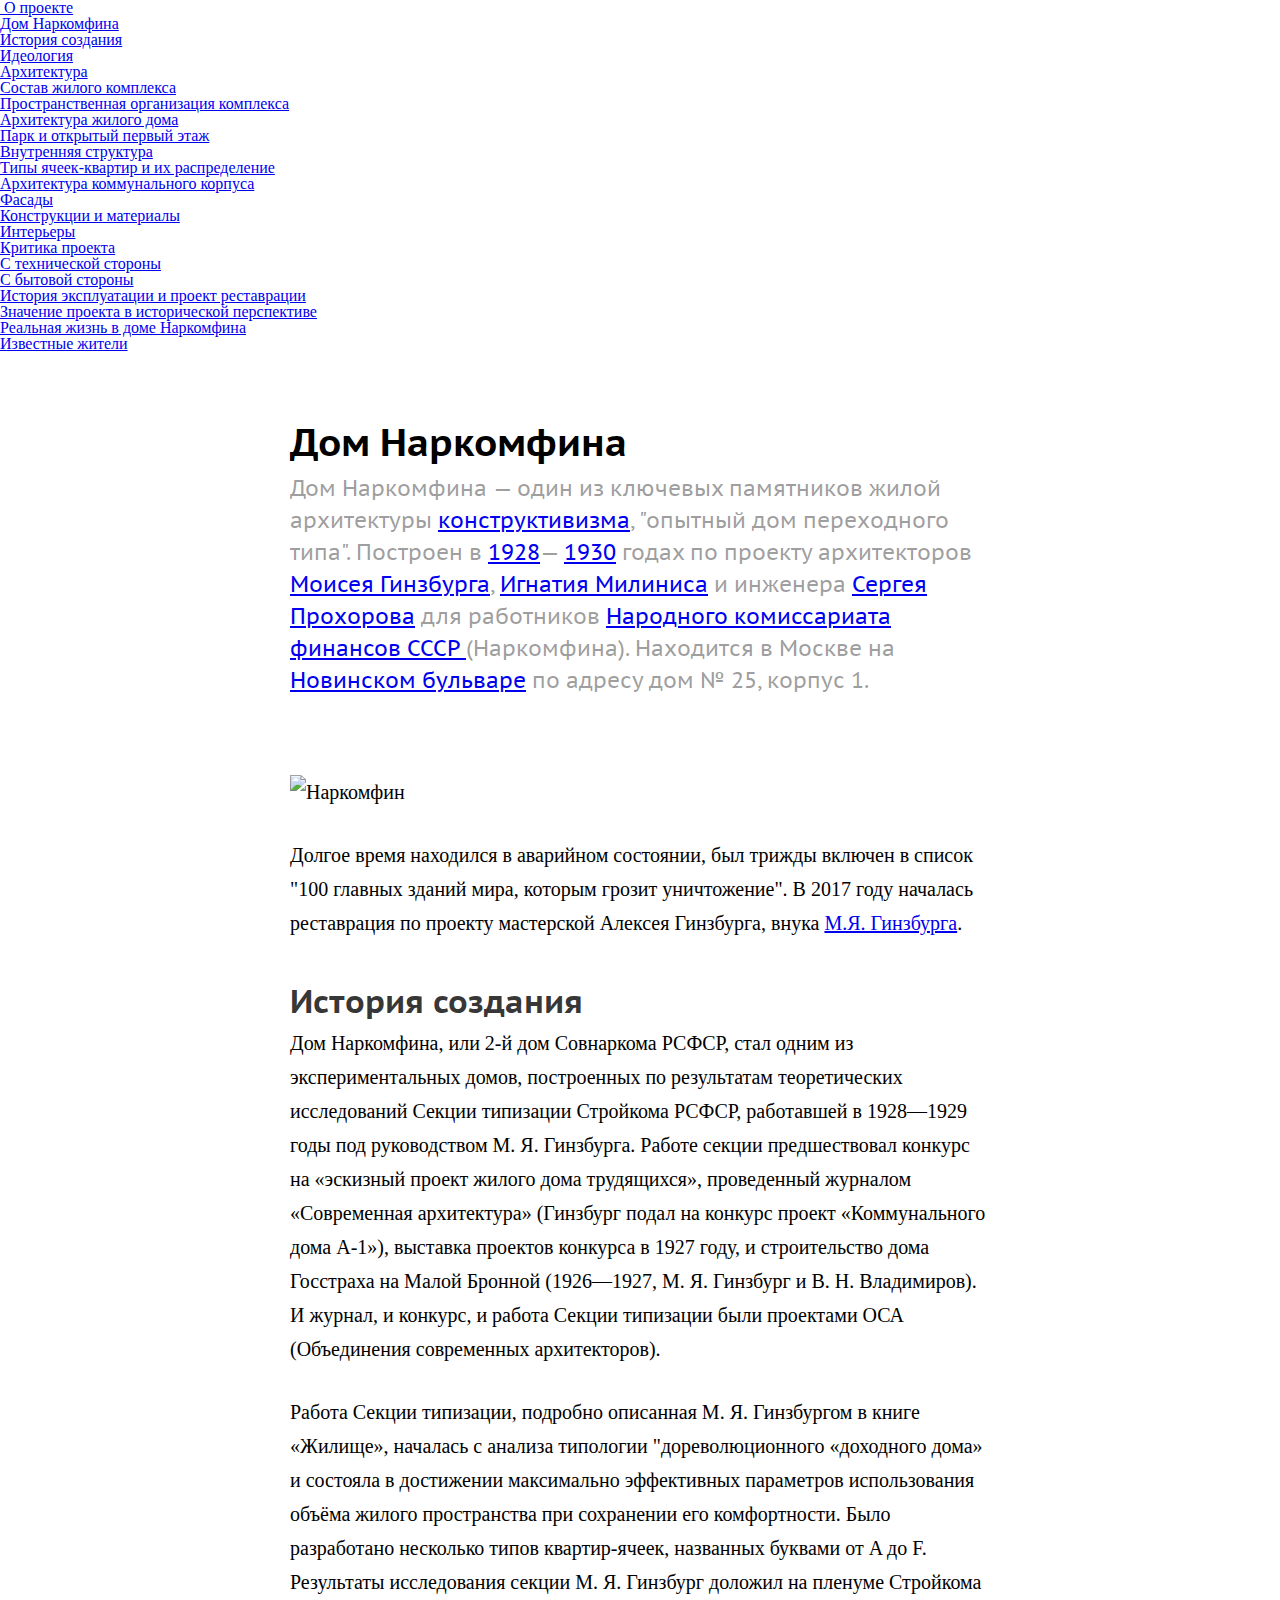
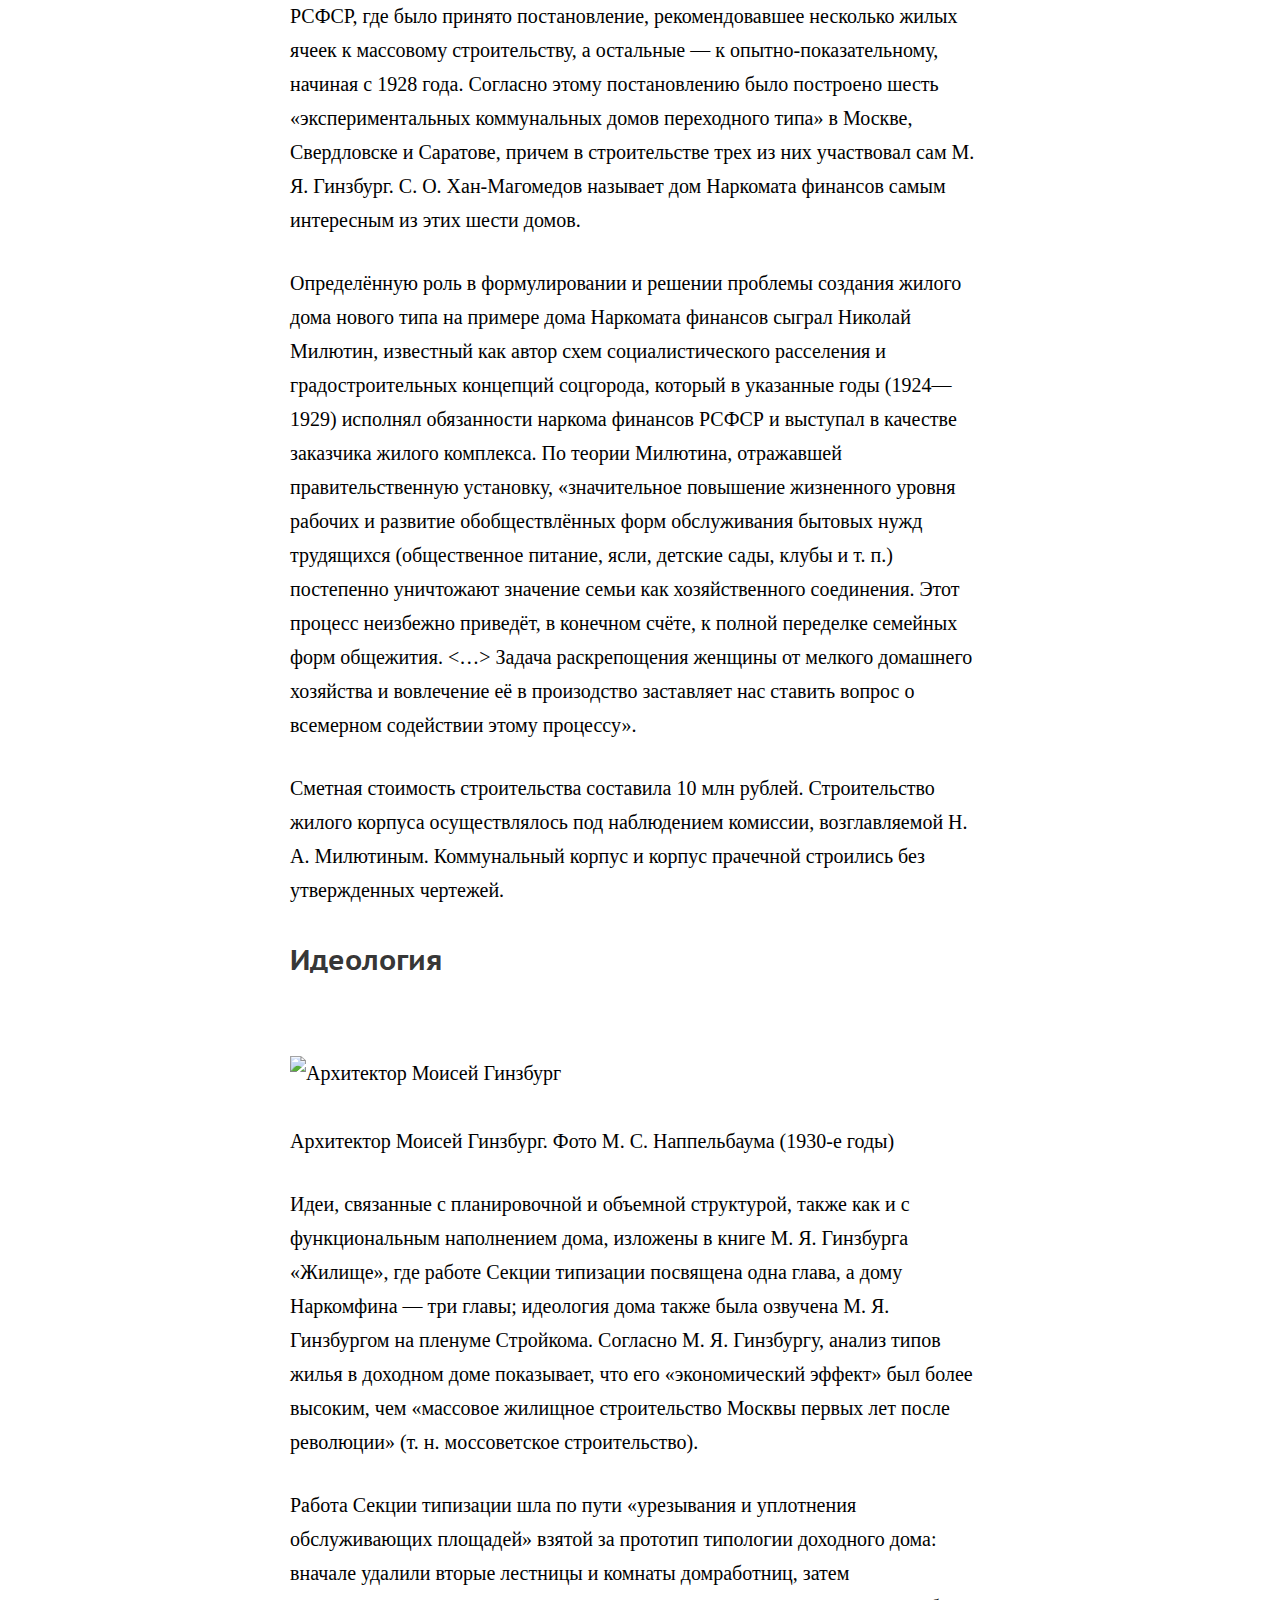
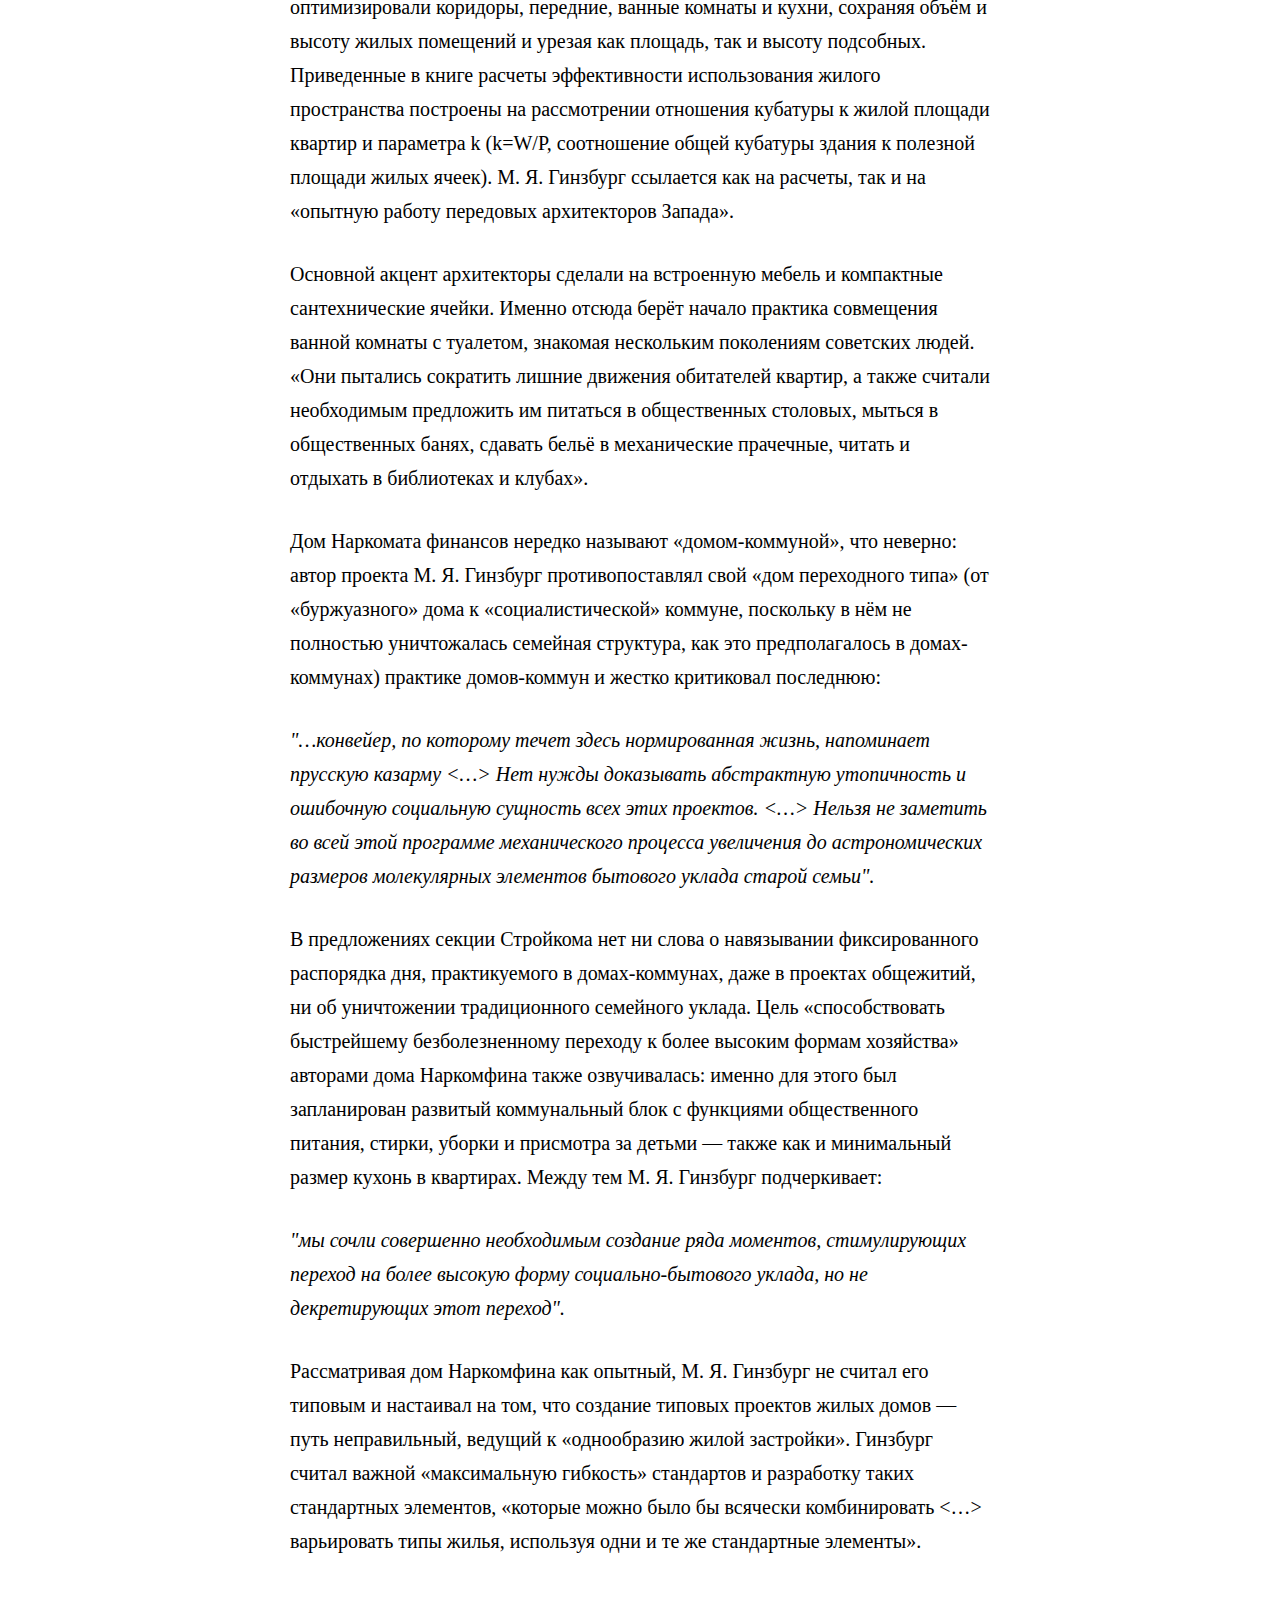
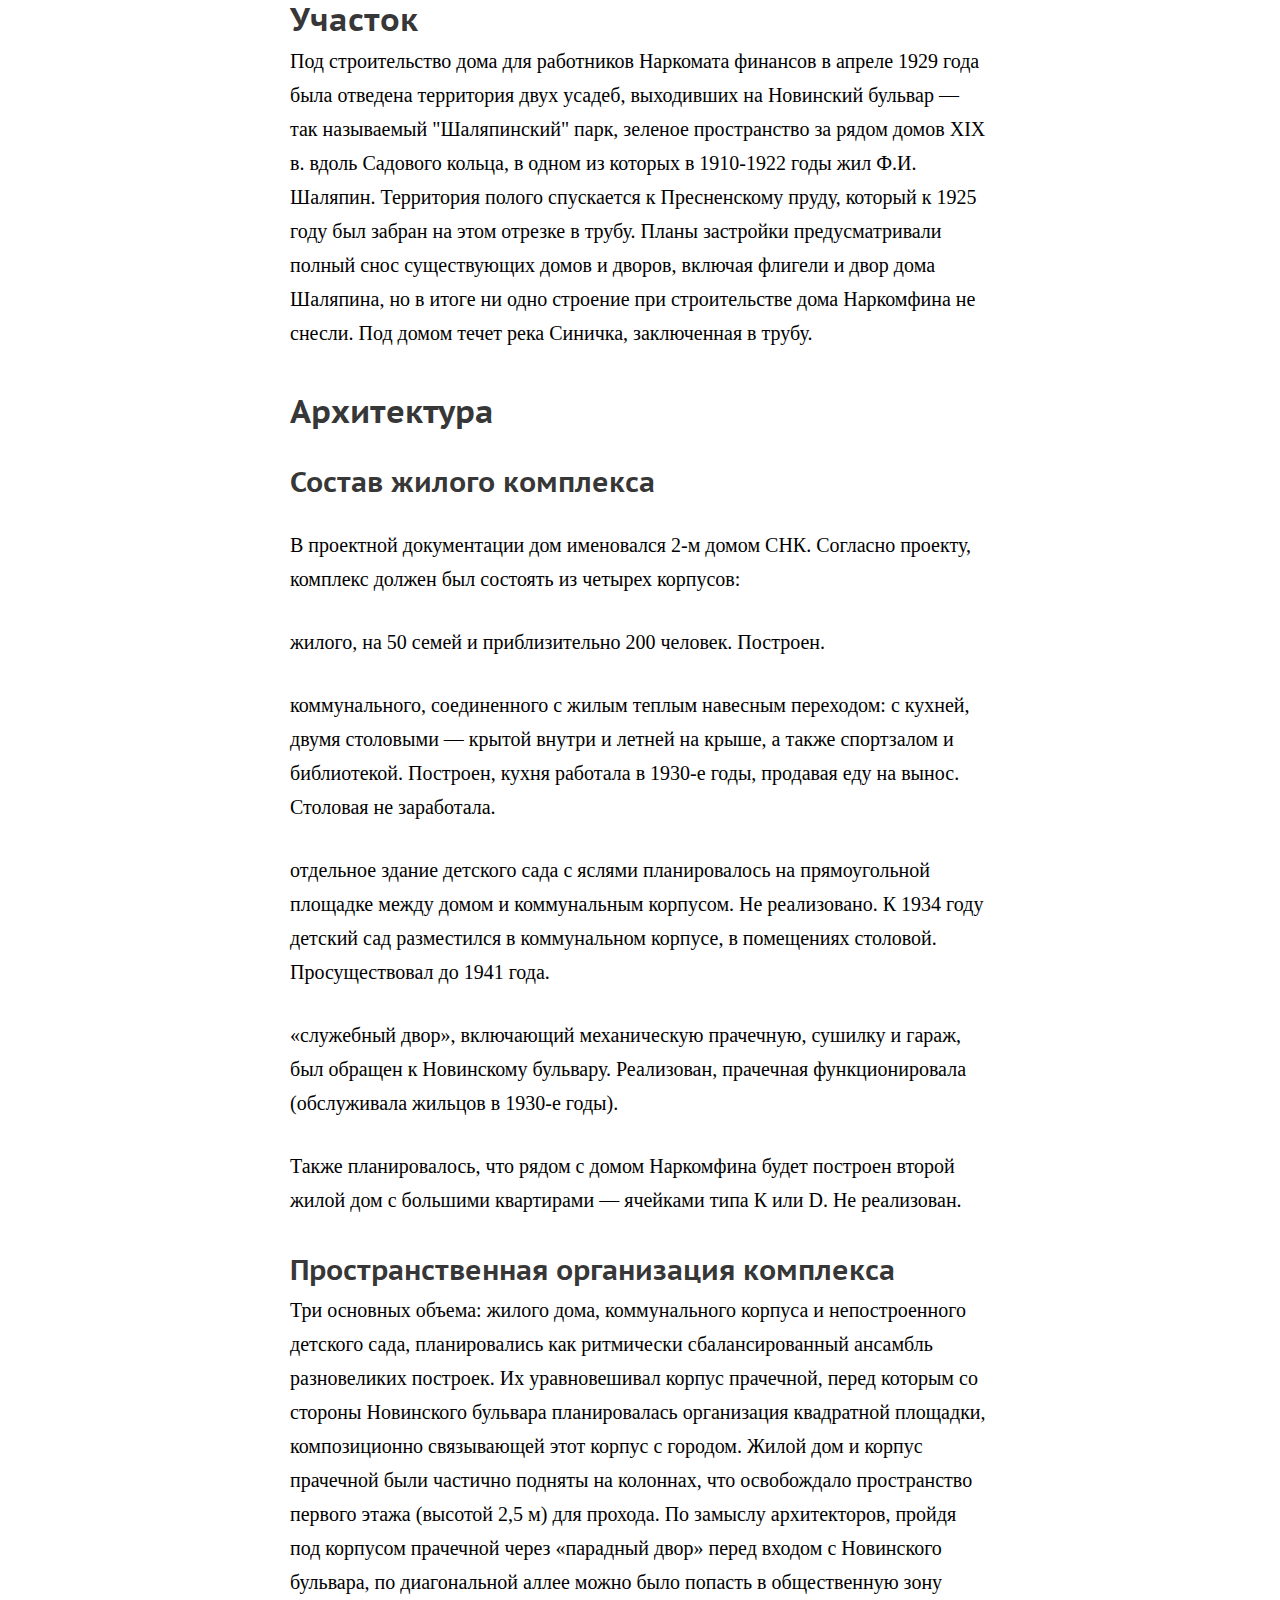
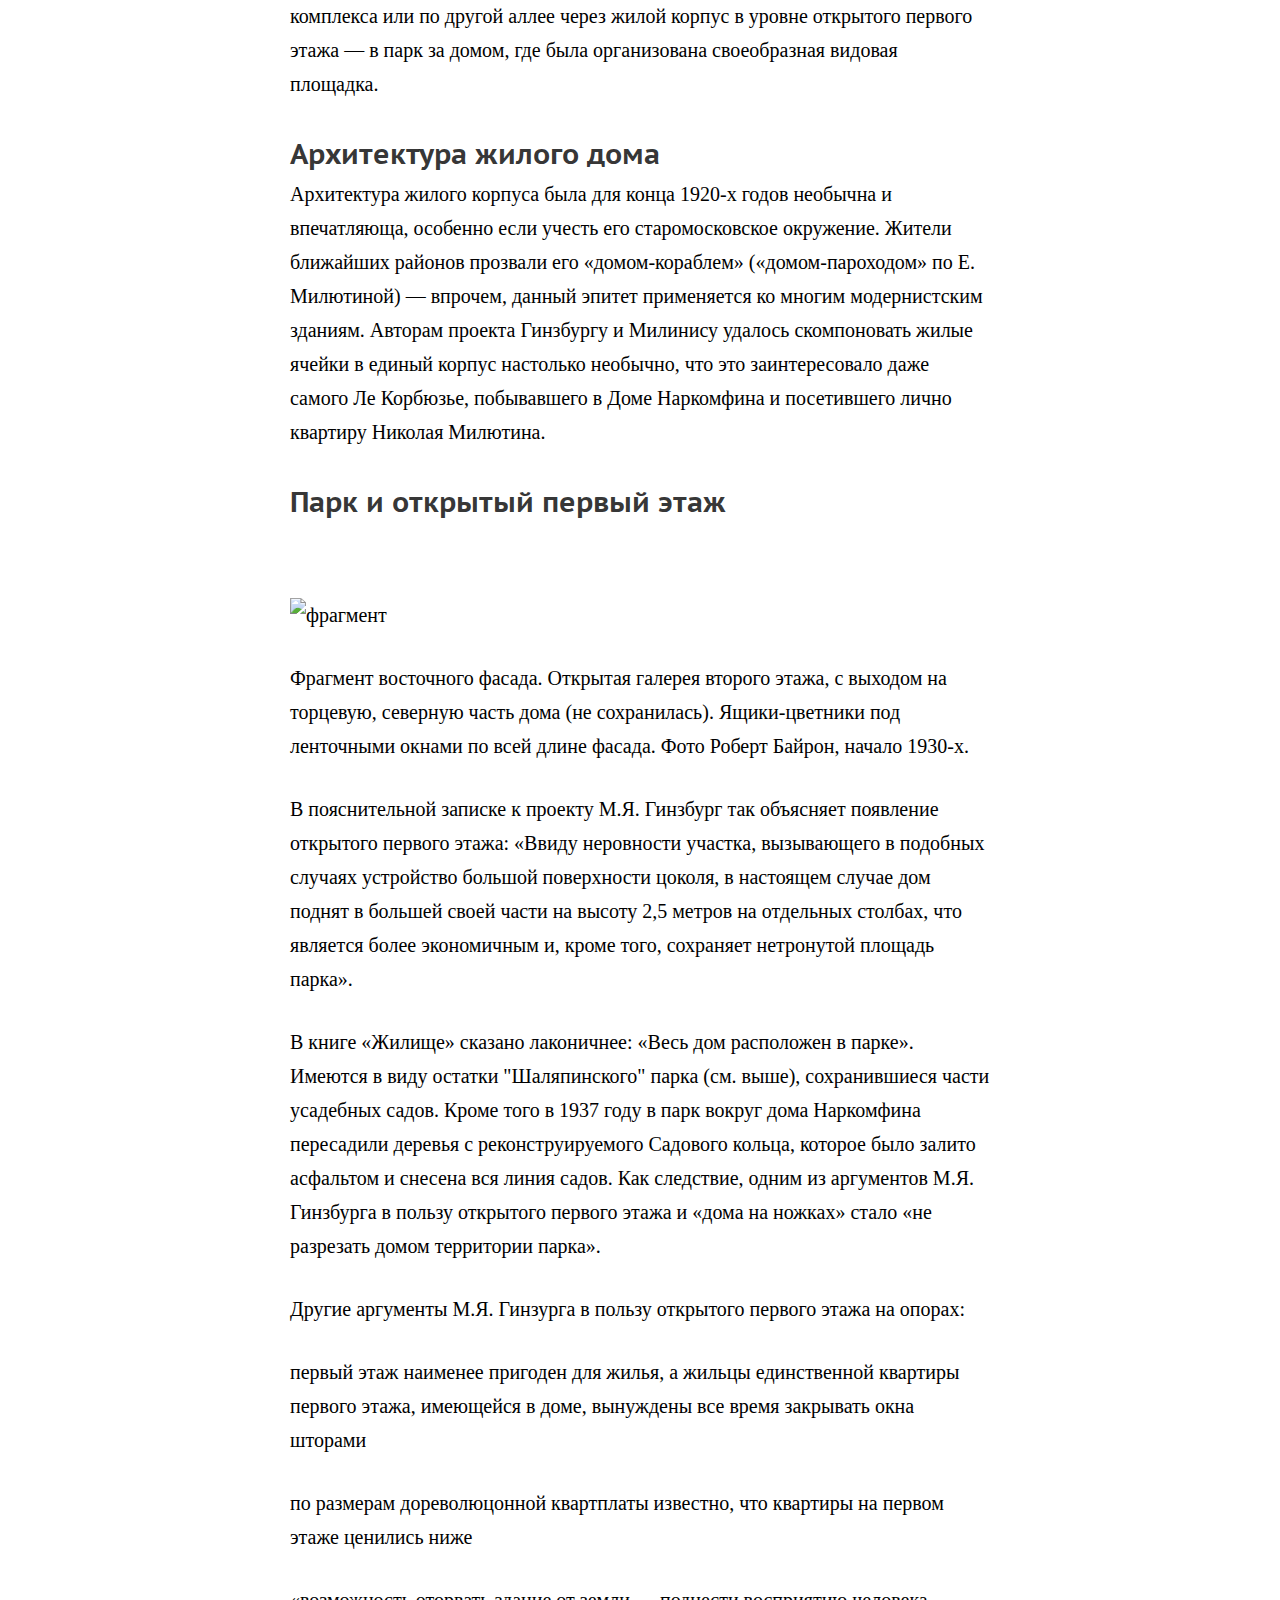
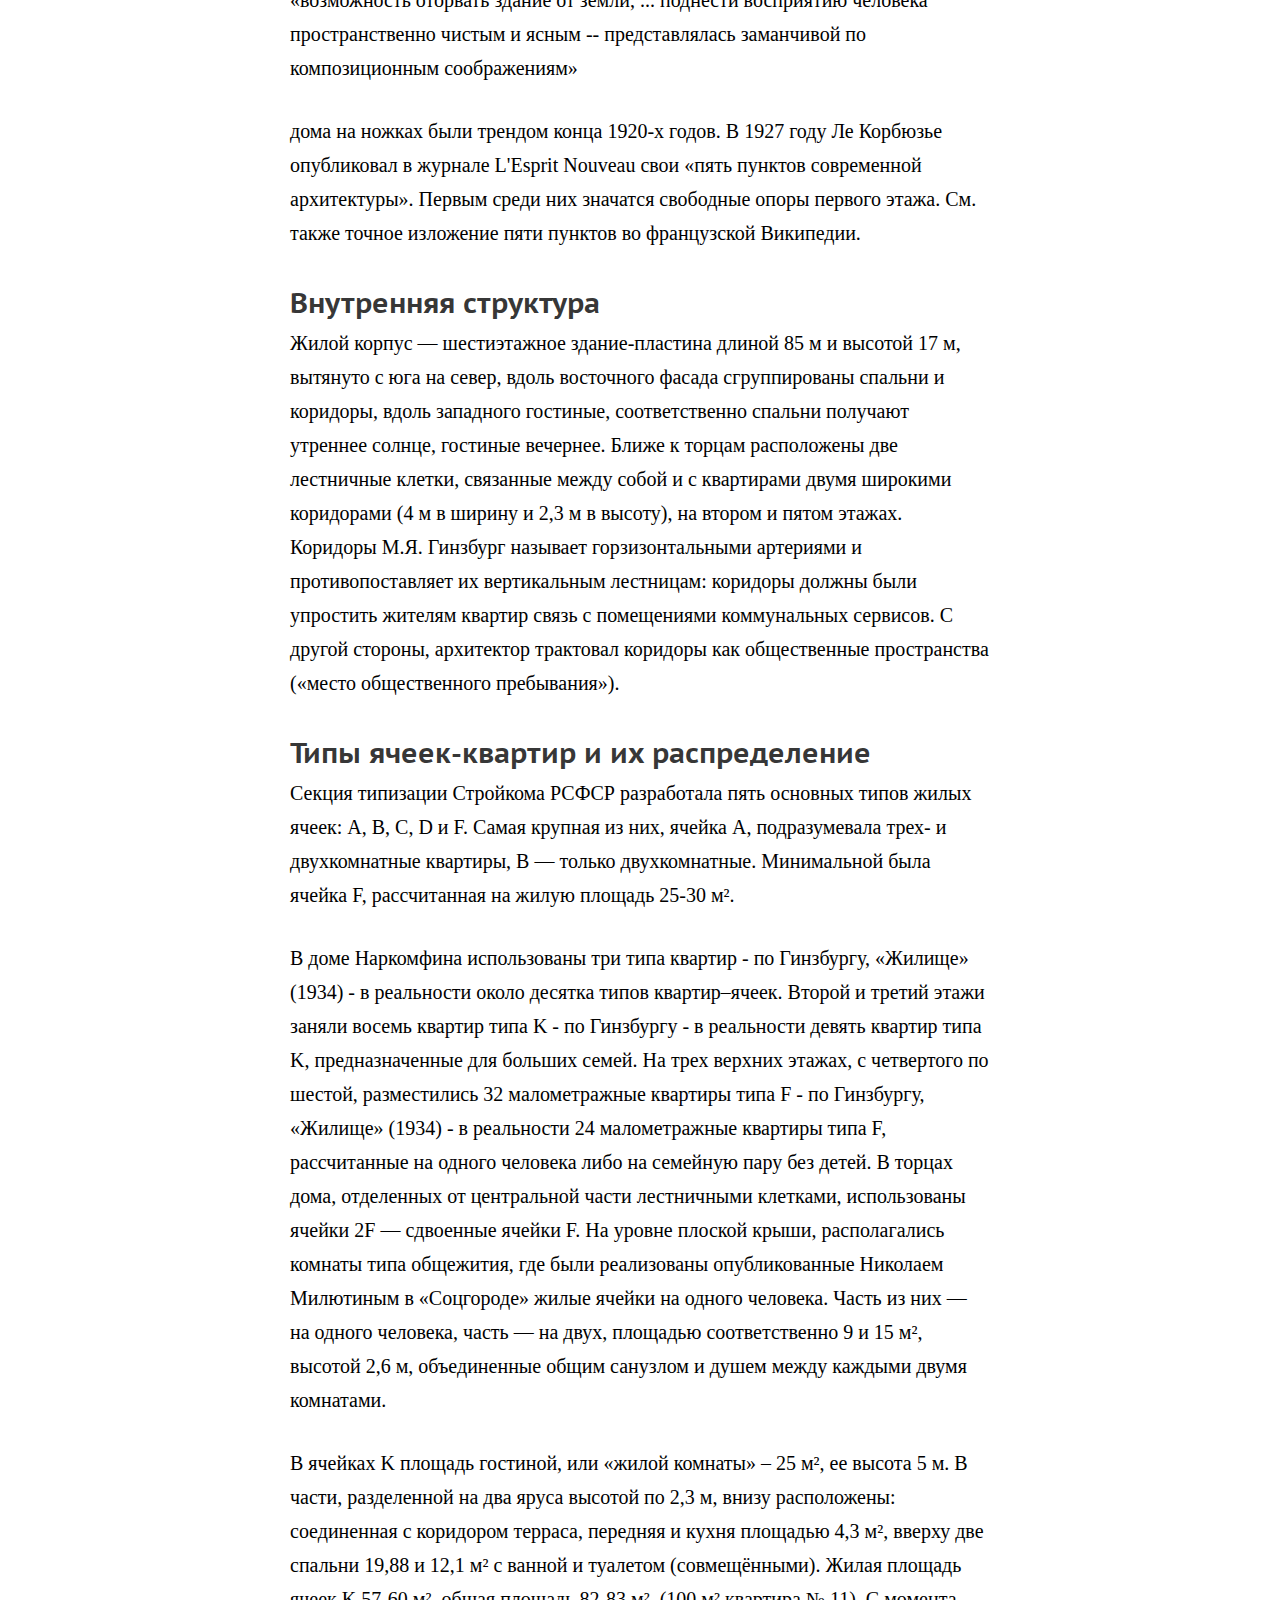
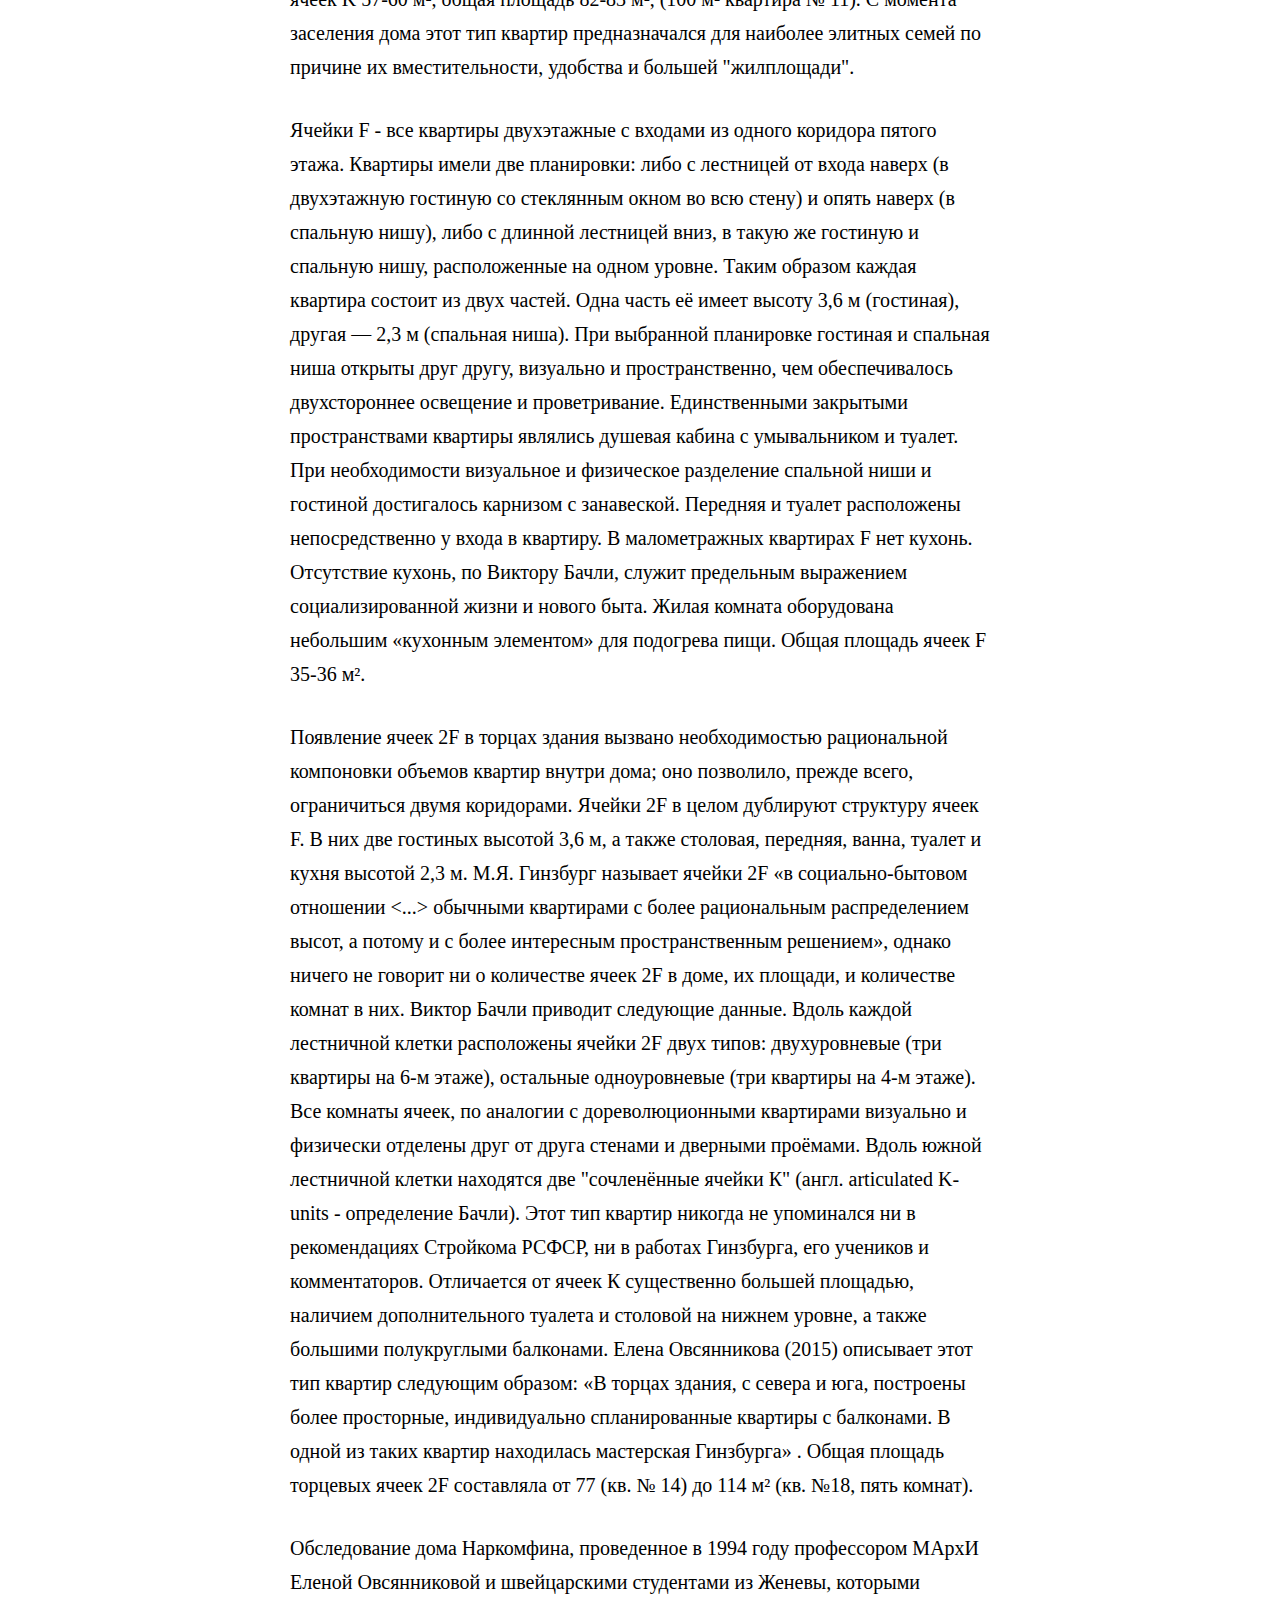
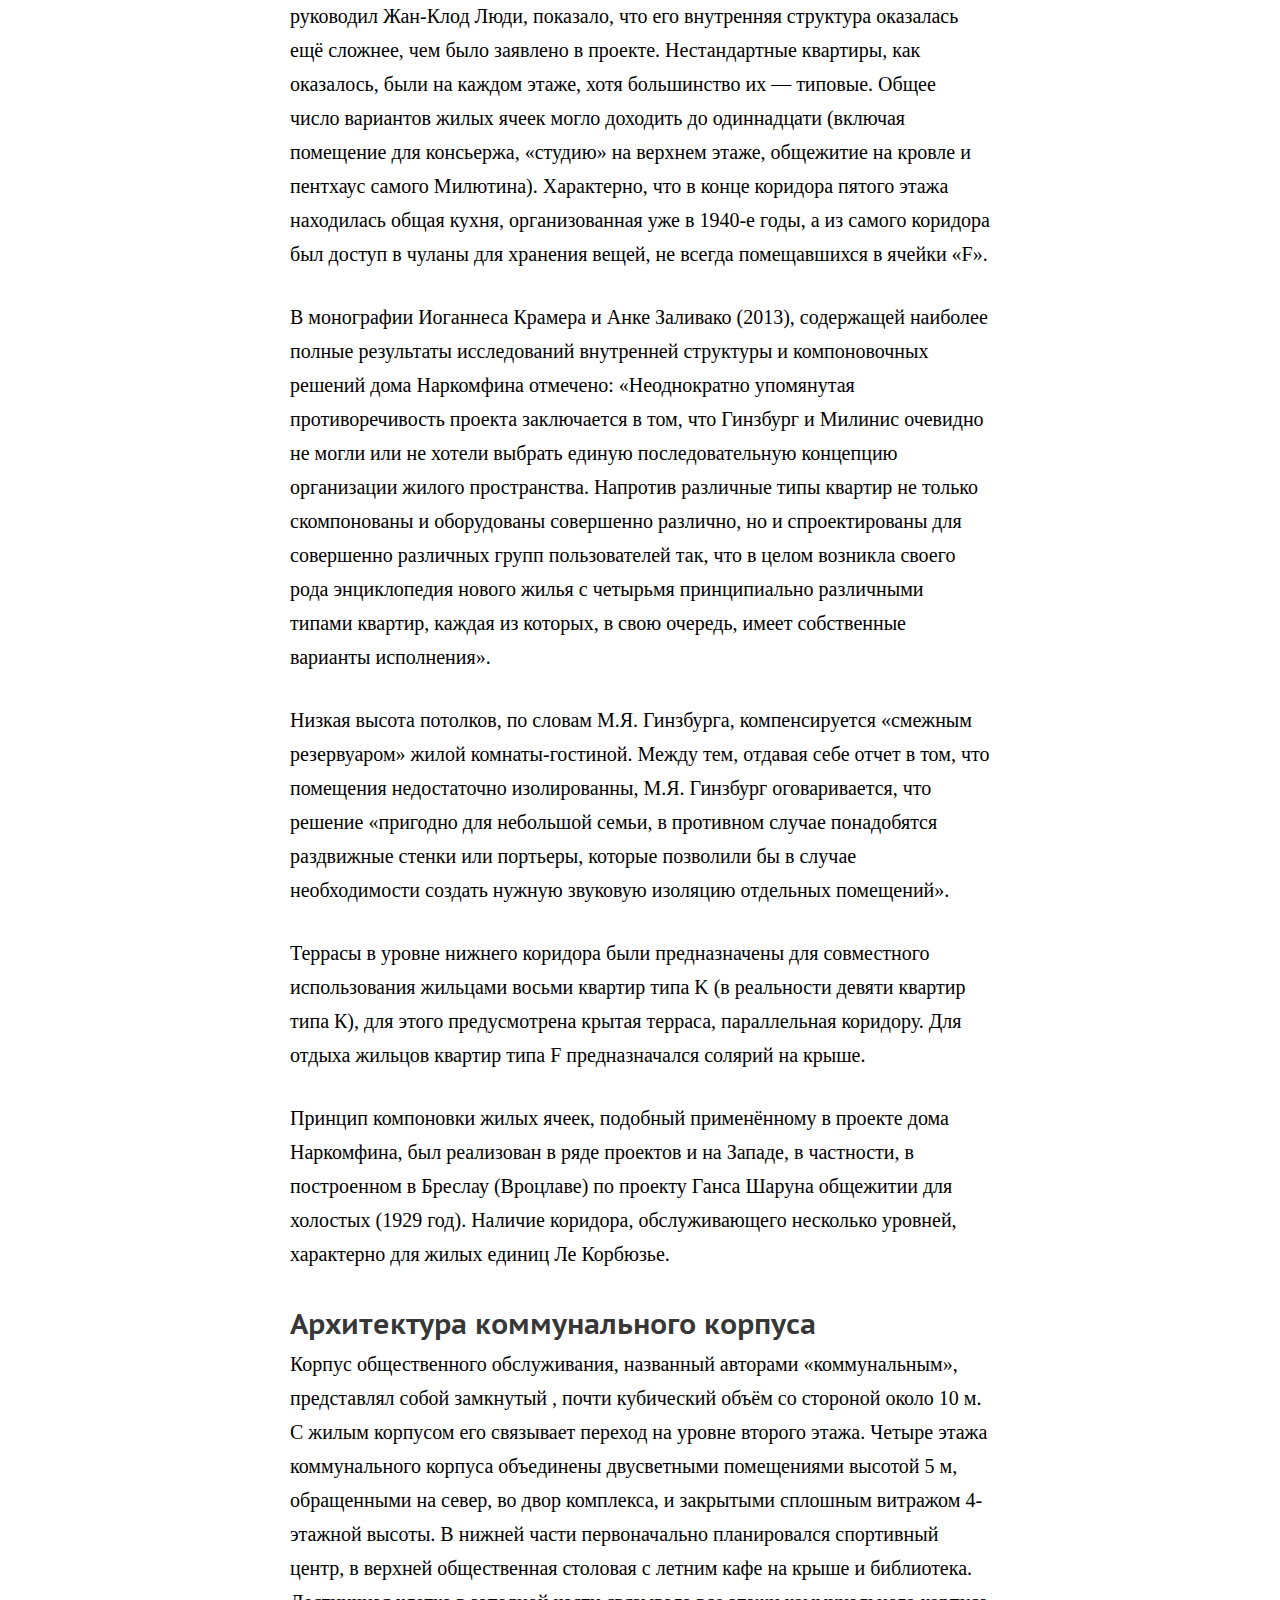
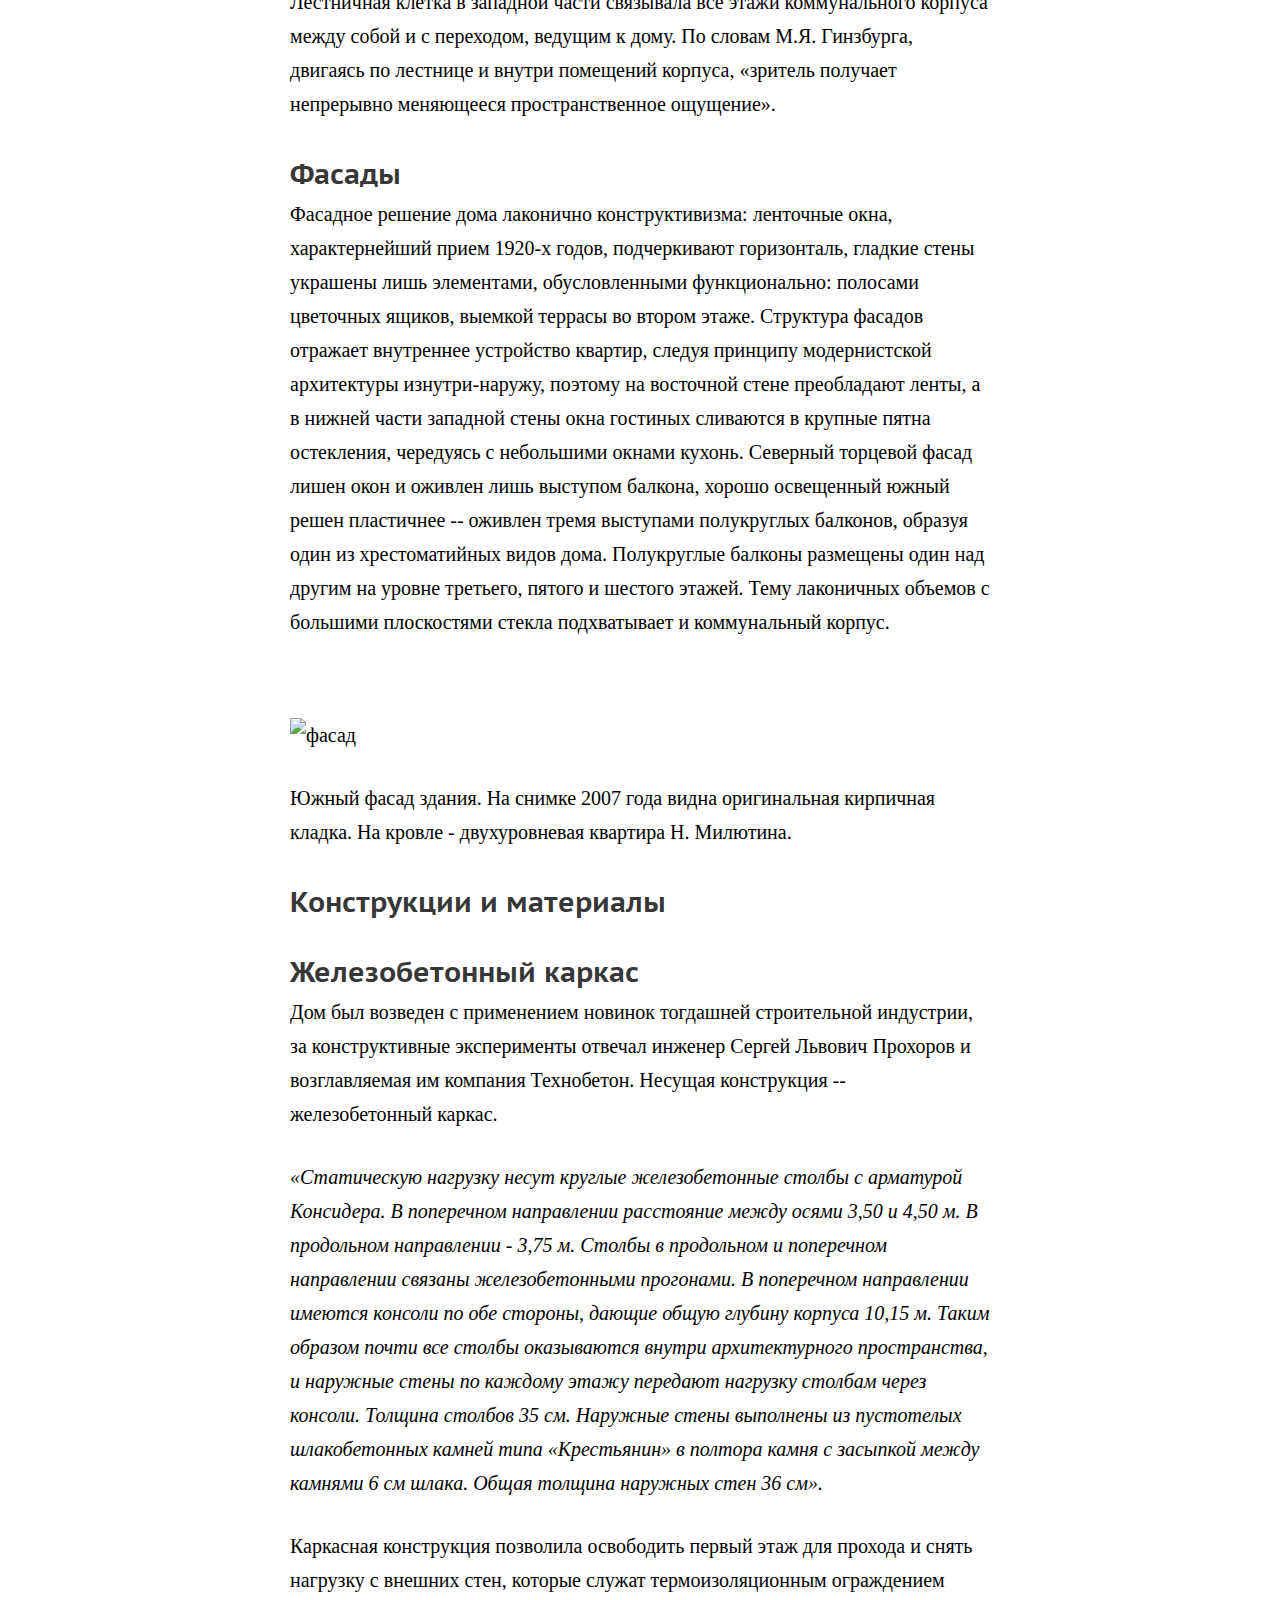
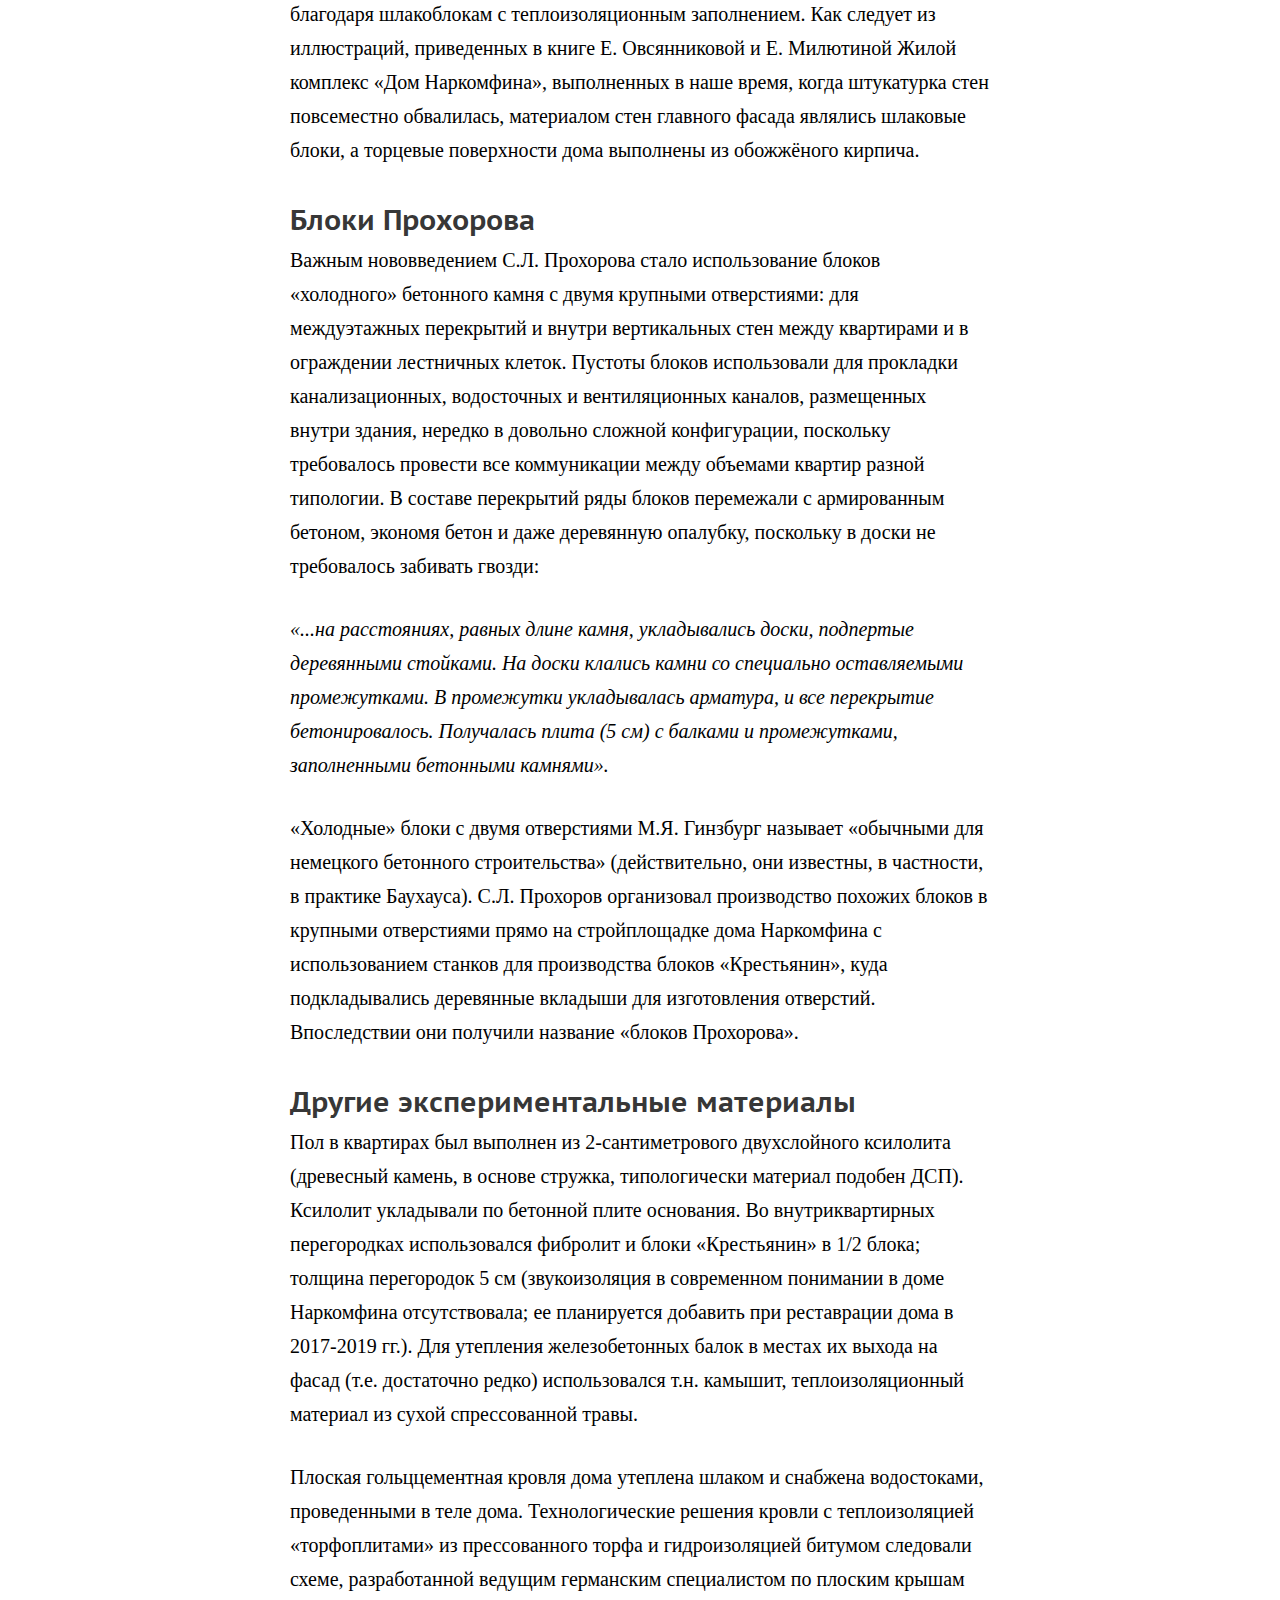
==== index.html @ 9100cfd5 "Update index.html" ====
<!DOCTYPE html>
<html lang="en" dir="ltr">
  <head>
    <meta charset="utf-8">
    <!-- <meta name="keywords" content="">
    <meta name="description" content=""> -->
    <link rel="stylesheet" href="stylesheets/style.css">
    <script src="javascripts/jquery-3.5.1.js" charset="utf-8"></script>
    <script type="text/javascript">
    $(function() {
      $('.sidebar a').each(function() {
        $(this).on('click', function(e) {
          e.preventDefault();
          var scrollTo = $(this).attr('href');
          var whitespace = scrollTo == '#s1' ? 70 : 30;
          $('html,body').animate({
            scrollTop: $(scrollTo).offset().top - whitespace
          }, 300);
        });
      });
      });
    </script>
    <title>Дом Наркомфина</title>
  </head>
  <body>
    <div class="menubar">
      <a href="#"> <img src="images/logo.svg" alt=""> </a>
      <a href="#">О проекте</a>
    </div>
    <nav class="sidebar">
      <p><a href="#s1">Дом Наркомфина</a></p>
      <ul>
        <li><a href="#s2">История создания</a></li>
        <li><a href="#s3">Идеология</a></li>
        <li><a href="#s4">Архитектура</a></li>
            <ul>
              <li><a href="#s5">Состав жилого комплекса</a></li>
              <li><a href="#s6">Пространственная организация комплекса</a></li>
              <li><a href="#s7">Архитектура жилого дома</a></li>
              <li><a href="#s8">Парк и открытый первый этаж</a></li>
              <li><a href="#s9">Внутренняя структура</a></li>
              <li><a href="#s10">Типы ячеек-квартир и их распределение</a></li>
              <li><a href="#s11">Архитектура коммунального корпуса</a></li>
              <li><a href="#s12">Фасады</a></li>
              <li><a href="#s13">Конструкции и материалы</a></li>
              <li><a href="#s14">Интерьеры</a></li>
            </ul>
        <li><a href="#s15">Критика проекта</a></li>
            <ul>
              <li><a href="#s16">С технической стороны</a></li>
              <li><a href="#s17">С бытовой стороны</a></li>
            </ul>
        <li><a href="#s18">История эксплуатации и проект реставрации</a></li>
        <li><a href="#s19">Значение проекта в исторической перспективе</a></li>
        <li><a href="#s20">Реальная жизнь в доме Наркомфина</a></li>
        <li><a href="#s21">Известные жители</a></li>
      </ul>
    </nav>
    <article>
    <h1 id="s1">Дом Наркомфина</h1>
    <p><strong> Дом Наркомфина </strong> — один из ключевых памятников жилой архитектуры <a href="https://ru.wikipedia.org/wiki/%D0%9A%D0%BE%D0%BD%D1%81%D1%82%D1%80%D1%83%D0%BA%D1%82%D0%B8%D0%B2%D0%B8%D0%B7%D0%BC_(%D0%B8%D1%81%D0%BA%D1%83%D1%81%D1%81%D1%82%D0%B2%D0%BE)" target="_blank">конструктивизма</a>, "опытный дом переходного типа". Построен в <a href="https://ru.wikipedia.org/wiki/1928_%D0%B3%D0%BE%D0%B4" target="_blank">1928</a>—
      <a href="https://ru.wikipedia.org/wiki/1930_%D0%B3%D0%BE%D0%B4" target="_blank">1930</a> годах по проекту архитекторов <a href="https://ru.wikipedia.org/wiki/%D0%93%D0%B8%D0%BD%D0%B7%D0%B1%D1%83%D1%80%D0%B3,_%D0%9C%D0%BE%D0%B8%D1%81%D0%B5%D0%B9_%D0%AF%D0%BA%D0%BE%D0%B2%D0%BB%D0%B5%D0%B2%D0%B8%D1%87" target="_blank">Моисея Гинзбурга</a>, <a href="https://ru.wikipedia.org/wiki/%D0%9C%D0%B8%D0%BB%D0%B8%D0%BD%D0%B8%D1%81,_%D0%98%D0%B3%D0%BD%D0%B0%D1%82%D0%B8%D0%B9_%D0%A4%D1%80%D0%B0%D0%BD%D1%86%D0%B5%D0%B2%D0%B8%D1%87" target="_blank">Игнатия Милиниса</a> и инженера <a href="https://ru.wikipedia.org/wiki/%D0%9F%D1%80%D0%BE%D1%85%D0%BE%D1%80%D0%BE%D0%B2,_%D0%A1%D0%B5%D1%80%D0%B3%D0%B5%D0%B9_%D0%9B%D1%8C%D0%B2%D0%BE%D0%B2%D0%B8%D1%87" target="_blank">Сергея Прохорова</a> для работников
      <a href="https://ru.wikipedia.org/wiki/%D0%9D%D0%B0%D1%80%D0%BE%D0%B4%D0%BD%D1%8B%D0%B9_%D0%BA%D0%BE%D0%BC%D0%B8%D1%81%D1%81%D0%B0%D1%80%D0%B8%D0%B0%D1%82_%D1%84%D0%B8%D0%BD%D0%B0%D0%BD%D1%81%D0%BE%D0%B2_%D0%A1%D0%A1%D0%A1%D0%A0" target="_blank"> Народного комиссариата финансов СССР </a> (Наркомфина). Находится в Москве на <a href="https://ru.wikipedia.org/wiki/%D0%9D%D0%BE%D0%B2%D0%B8%D0%BD%D1%81%D0%BA%D0%B8%D0%B9_%D0%B1%D1%83%D0%BB%D1%8C%D0%B2%D0%B0%D1%80" target="_blank">Новинском бульваре</a> по адресу дом № 25, корпус 1.</p>
      <p>
      <img src="https://upload.wikimedia.org/wikipedia/commons/thumb/7/79/Narkomfin_Building_Moscow_2007_01.jpg/450px-Narkomfin_Building_Moscow_2007_01.jpg" alt="Наркомфин">
      </p><p>
      Долгое время находился в аварийном состоянии, был трижды включен в список "100 главных зданий мира, которым грозит уничтожение". В 2017 году началась реставрация по проекту мастерской Алексея Гинзбурга, внука <a href="https://ru.wikipedia.org/wiki/%D0%93%D0%B8%D0%BD%D0%B7%D0%B1%D1%83%D1%80%D0%B3,_%D0%9C%D0%BE%D0%B8%D1%81%D0%B5%D0%B9_%D0%AF%D0%BA%D0%BE%D0%B2%D0%BB%D0%B5%D0%B2%D0%B8%D1%87" target="_blank">М.Я. Гинзбурга</a>.</p>
      <p>
    <h2 id="s2">История создания</h2><p>
    Дом Наркомфина, или 2-й дом Совнаркома РСФСР, стал одним из экспериментальных домов, построенных по результатам теоретических исследований Секции типизации Стройкома РСФСР, работавшей в 1928—1929 годы под руководством М. Я. Гинзбурга. Работе секции предшествовал конкурс на «эскизный проект жилого дома трудящихся», проведенный журналом «Современная архитектура» (Гинзбург подал на конкурс проект «Коммунального дома А-1»), выставка проектов конкурса в 1927 году, и строительство дома Госстраха на Малой Бронной (1926—1927, М. Я. Гинзбург и В. Н. Владимиров). И журнал, и конкурс, и работа Секции типизации были проектами ОСА (Объединения современных архитекторов).
  </p>
    <p>
    Работа Секции типизации, подробно описанная М. Я. Гинзбургом в книге «Жилище», началась с анализа типологии "дореволюционного «доходного дома» и состояла в достижении максимально эффективных параметров использования объёма жилого пространства при сохранении его комфортности. Было разработано несколько типов квартир-ячеек, названных буквами от A до F. Результаты исследования секции М. Я. Гинзбург доложил на пленуме Стройкома РСФСР, где было принято постановление, рекомендовавшее несколько жилых ячеек к массовому строительству, а остальные — к опытно-показательному, начиная с 1928 года. Согласно этому постановлению было построено шесть «экспериментальных коммунальных домов переходного типа» в Москве, Свердловске и Саратове, причем в строительстве трех из них участвовал сам М. Я. Гинзбург. С. О. Хан-Магомедов называет дом Наркомата финансов самым интересным из этих шести домов.
    </p>
    <p>
    Определённую роль в формулировании и решении проблемы создания жилого дома нового типа на примере дома Наркомата финансов сыграл Николай Милютин, известный как автор схем социалистического расселения и градостроительных концепций соцгорода, который в указанные годы (1924—1929) исполнял обязанности наркома финансов РСФСР и выступал в качестве заказчика жилого комплекса. По теории Милютина, отражавшей правительственную установку, «значительное повышение жизненного уровня рабочих и развитие обобществлённых форм обслуживания бытовых нужд трудящихся (общественное питание, ясли, детские сады, клубы и т. п.) постепенно уничтожают значение семьи как хозяйственного соединения. Этот процесс неизбежно приведёт, в конечном счёте, к полной переделке семейных форм общежития. <…> Задача раскрепощения женщины от мелкого домашнего хозяйства и вовлечение её в произодство заставляет нас ставить вопрос о всемерном содействии этому процессу».
    </p><p>
    Сметная стоимость строительства составила 10 млн рублей. Строительство жилого корпуса осуществлялось под наблюдением комиссии, возглавляемой Н. А. Милютиным. Коммунальный корпус и корпус прачечной строились без утвержденных чертежей.
    </p><p>
    <h3 id="s3">Идеология</h3>
    <p>
    <img src="https://upload.wikimedia.org/wikipedia/commons/7/70/Moisei_Ginzburg.jpg" alt="Архитектор Моисей Гинзбург"> <br>
    Архитектор Моисей Гинзбург. Фото М. С. Наппельбаума (1930-е годы)</p>
    <p>
    Идеи, связанные с планировочной и объемной структурой, также как и с функциональным наполнением дома, изложены в книге М. Я. Гинзбурга «Жилище», где работе Секции типизации посвящена одна глава, а дому Наркомфина — три главы; идеология дома также была озвучена М. Я. Гинзбургом на пленуме Стройкома. Согласно М. Я. Гинзбургу, анализ типов жилья в доходном доме показывает, что его «экономический эффект» был более высоким, чем «массовое жилищное строительство Москвы первых лет после революции» (т. н. моссоветское строительство).</p>
    <p>
    Работа Секции типизации шла по пути «урезывания и уплотнения обслуживающих площадей» взятой за прототип типологии доходного дома: вначале удалили вторые лестницы и комнаты домработниц, затем оптимизировали коридоры, передние, ванные комнаты и кухни, сохраняя объём и высоту жилых помещений и урезая как площадь, так и высоту подсобных. Приведенные в книге расчеты эффективности использования жилого пространства построены на рассмотрении отношения кубатуры к жилой площади квартир и параметра k (k=W/P, соотношение общей кубатуры здания к полезной площади жилых ячеек). М. Я. Гинзбург ссылается как на расчеты, так и на «опытную работу передовых архитекторов Запада».</p>
    <p>
    Основной акцент архитекторы сделали на встроенную мебель и компактные сантехнические ячейки. Именно отсюда берёт начало практика совмещения ванной комнаты с туалетом, знакомая нескольким поколениям советских людей. <em>«Они пытались сократить лишние движения обитателей квартир, а также считали необходимым предложить им питаться в общественных столовых, мыться в общественных банях, сдавать бельё в механические прачечные, читать и отдыхать в библиотеках и клубах»</em>.
    </p><p>
    Дом Наркомата финансов нередко называют «домом-коммуной», что неверно: автор проекта М. Я. Гинзбург противопоставлял свой «дом переходного типа» (от «буржуазного» дома к «социалистической» коммуне, поскольку в нём не полностью уничтожалась семейная структура, как это предполагалось в домах-коммунах) практике домов-коммун и жестко критиковал последнюю:
    </p><p>
      <blockquote>
        <em>"…конвейер, по которому течет здесь нормированная жизнь, напоминает прусскую казарму <…> Нет нужды доказывать абстрактную утопичность и ошибочную социальную сущность всех этих проектов. <…> Нельзя не заметить во всей этой программе механического процесса увеличения до астрономических размеров молекулярных элементов бытового уклада старой семьи".</em>
      </blockquote>
    </p><p>
    В предложениях секции Стройкома нет ни слова о навязывании фиксированного распорядка дня, практикуемого в домах-коммунах, даже в проектах общежитий, ни об уничтожении традиционного семейного уклада. Цель <em>«способствовать быстрейшему безболезненному переходу к более высоким формам хозяйства»</em> авторами дома Наркомфина также озвучивалась: именно для этого был запланирован развитый коммунальный блок с функциями общественного питания, стирки, уборки и присмотра за детьми — также как и минимальный размер кухонь в квартирах. Между тем М. Я. Гинзбург подчеркивает:
    </p><p>
      <blockquote>
        <em>"мы сочли совершенно необходимым создание ряда моментов, стимулирующих переход на более высокую форму социально-бытового уклада, но не декретирующих этот переход".</em>
      </blockquote>
    </p><p>
    Рассматривая дом Наркомфина как опытный, М. Я. Гинзбург не считал его типовым и настаивал на том, что создание типовых проектов жилых домов — путь неправильный, ведущий к «однообразию жилой застройки». Гинзбург считал важной «максимальную гибкость» стандартов и разработку таких стандартных элементов, «которые можно было бы всячески комбинировать <…> варьировать типы жилья, используя одни и те же стандартные элементы».
    </p><p>
    <h2>Участок</h2>

    <p>
    Под строительство дома для работников Наркомата финансов в апреле 1929 года была отведена территория двух усадеб, выходивших на Новинский бульвар — так называемый "Шаляпинский" парк, зеленое пространство за рядом домов XIX в. вдоль Садового кольца, в одном из которых в 1910-1922 годы жил Ф.И. Шаляпин. Территория полого спускается к Пресненскому пруду, который к 1925 году был забран на этом отрезке в трубу. Планы застройки предусматривали полный снос существующих домов и дворов, включая флигели и двор дома Шаляпина, но в итоге ни одно строение при строительстве дома Наркомфина не снесли. Под домом течет река Синичка, заключенная в трубу.
    </p>
    <h2 id="s4">Архитектура</h2>

    <p>
    <h3 id="s5">Состав жилого комплекса</h3>
    </p><p>
    В проектной документации дом именовался 2-м домом СНК. Согласно проекту, комплекс должен был состоять из четырех корпусов:
    </p><p>
      <ul>
        <li>жилого, на 50 семей и приблизительно 200 человек. Построен.</li>
        <li>коммунального, соединенного с жилым теплым навесным переходом: с кухней, двумя столовыми — крытой внутри и летней на крыше, а также спортзалом и библиотекой. Построен, кухня работала в 1930-е годы, продавая еду на вынос. Столовая не заработала.</li>
        <li>отдельное здание детского сада с яслями планировалось на прямоугольной площадке между домом и коммунальным корпусом. Не реализовано. К 1934 году детский сад разместился в коммунальном корпусе, в помещениях столовой. Просуществовал до 1941 года.</li>
        <li>«служебный двор», включающий механическую прачечную, сушилку и гараж, был обращен к Новинскому бульвару. Реализован, прачечная функционировала (обслуживала жильцов в 1930-е годы).</li>
      </ul>
      <p>
        Также планировалось, что рядом с домом Наркомфина будет построен второй жилой дом с большими квартирами — ячейками типа К или D. Не реализован.
        </p>
      <h3 id="s6">Пространственная организация комплекса</h3>
      <p>
        Три основных объема: жилого дома, коммунального корпуса и непостроенного детского сада, планировались как ритмически сбалансированный ансамбль разновеликих построек. Их уравновешивал корпус прачечной, перед которым со стороны Новинского бульвара планировалась организация квадратной площадки, композиционно связывающей этот корпус с городом. Жилой дом и корпус прачечной были частично подняты на колоннах, что освобождало пространство первого этажа (высотой 2,5 м) для прохода. По замыслу архитекторов, пройдя под корпусом прачечной через «парадный двор» перед входом с Новинского бульвара, по диагональной аллее можно было попасть в общественную зону комплекса или по другой аллее через жилой корпус в уровне открытого первого этажа — в парк за домом, где была организована своеобразная видовая площадка.
        </p>
      <h3 id="s7">Архитектура жилого дома</h3>
        <p>Архитектура жилого корпуса была для конца 1920-х годов необычна и впечатляюща, особенно если учесть его старомосковское окружение. Жители ближайших районов прозвали его «домом-кораблем» («домом-пароходом» по Е. Милютиной) — впрочем, данный эпитет применяется ко многим модернистским зданиям. Авторам проекта Гинзбургу и Милинису удалось скомпоновать жилые ячейки в единый корпус настолько необычно, что это заинтересовало даже самого Ле Корбюзье, побывавшего в Доме Наркомфина и посетившего лично квартиру Николая Милютина.</p>
      <h3 id="s8">Парк и открытый первый этаж</h3>
      <p>
        <img src="https://upload.wikimedia.org/wikipedia/commons/thumb/d/d6/Robert_Byron_1930s_Narkomfin_building_%28Architect_M._Ginzburg%29.png/450px-Robert_Byron_1930s_Narkomfin_building_%28Architect_M._Ginzburg%29.png" alt="фрагмент">
        </p><p> Фрагмент восточного фасада. Открытая галерея второго этажа, с выходом на торцевую, северную часть дома (не сохранилась). Ящики-цветники под ленточными окнами по всей длине фасада. Фото Роберт Байрон, начало 1930-х.</p>
      <p>В пояснительной записке к проекту М.Я. Гинзбург так объясняет появление открытого первого этажа: «Ввиду неровности участка, вызывающего в подобных случаях устройство большой поверхности цоколя, в настоящем случае дом поднят в большей своей части на высоту 2,5 метров на отдельных столбах, что является более экономичным и, кроме того, сохраняет нетронутой площадь парка».
      </p><p>
      В книге «Жилище» сказано лаконичнее: «Весь дом расположен в парке». Имеются в виду остатки "Шаляпинского" парка (см. выше), сохранившиеся части усадебных садов. Кроме того в 1937 году в парк вокруг дома Наркомфина пересадили деревья с реконструируемого Садового кольца, которое было залито асфальтом и снесена вся линия садов. Как следствие, одним из аргументов М.Я. Гинзбурга в пользу открытого первого этажа и «дома на ножках» стало «не разрезать домом территории парка».
      </p><p>
      Другие аргументы М.Я. Гинзурга в пользу открытого первого этажа на опорах:
      </p>
      <p>
        <ul>
          <li>первый этаж наименее пригоден для жилья, а жильцы единственной квартиры первого этажа, имеющейся в доме, вынуждены все время закрывать окна шторами</li>
          <li>по размерам дореволюцонной квартплаты известно, что квартиры на первом этаже ценились ниже</li>
          <li>«возможность оторвать здание от земли, ... поднести восприятию человека пространственно чистым и ясным -- представлялась заманчивой по композиционным соображениям»</li>
          <li>дома на ножках были трендом конца 1920-х годов. В 1927 году Ле Корбюзье опубликовал в журнале L'Esprit Nouveau свои «пять пунктов современной архитектуры». Первым среди них значатся свободные опоры первого этажа. См. также точное изложение пяти пунктов во французской Википедии.</li>
        </ul>
      </p>
      <h3 id="s9">Внутренняя структура</h3>
      <p>Жилой корпус — шестиэтажное здание-пластина длиной 85 м и высотой 17 м, вытянуто с юга на север, вдоль восточного фасада сгруппированы спальни и коридоры, вдоль западного гостиные, соответственно спальни получают утреннее солнце, гостиные вечернее. Ближе к торцам расположены две лестничные клетки, связанные между собой и с квартирами двумя широкими коридорами (4 м в ширину и 2,3 м в высоту), на втором и пятом этажах. Коридоры М.Я. Гинзбург называет горзизонтальными артериями и противопоставляет их вертикальным лестницам: коридоры должны были упростить жителям квартир связь с помещениями коммунальных сервисов. С другой стороны, архитектор трактовал коридоры как общественные пространства («место общественного пребывания»).
        </p>
      <h3 id="s10">Типы ячеек-квартир и их распределение</h3>
      <p>Секция типизации Стройкома РСФСР разработала пять основных типов жилых ячеек: A, B, C, D и F. Самая крупная из них, ячейка A, подразумевала трех- и двухкомнатные квартиры, B — только двухкомнатные. Минимальной была ячейка F, рассчитанная на жилую площадь 25-30 м².
      </p><p>
      В доме Наркомфина использованы три типа квартир - по Гинзбургу, «Жилище» (1934) - в реальности около десятка типов квартир–ячеек. Второй и третий этажи заняли восемь квартир типа K - по Гинзбургу - в реальности девять квартир типа K, предназначенные для больших семей. На трех верхних этажах, с четвертого по шестой, разместились 32 малометражные квартиры типа F - по Гинзбургу, «Жилище» (1934) - в реальности 24 малометражные квартиры типа F, рассчитанные на одного человека либо на семейную пару без детей. В торцах дома, отделенных от центральной части лестничными клетками, использованы ячейки 2F — сдвоенные ячейки F. На уровне плоской крыши, располагались <strong>комнаты типа общежития</strong>, где были реализованы опубликованные Николаем Милютиным в «Соцгороде» жилые ячейки на одного человека. Часть из них — на одного человека, часть — на двух, площадью соответственно 9 и 15 м², высотой 2,6 м, объединенные общим санузлом и душем между каждыми двумя комнатами.
      </p><p>
      В <strong>ячейках K</strong> площадь гостиной, или «жилой комнаты» – 25 м², ее высота 5 м. В части, разделенной на два яруса высотой по 2,3 м, внизу расположены: соединенная с коридором терраса, передняя и кухня площадью 4,3 м², вверху две спальни 19,88 и 12,1 м² с ванной и туалетом (совмещёнными). Жилая площадь ячеек K 57-60 м², общая площадь 82-83 м², (100 м² квартира № 11). С момента заселения дома этот тип квартир предназначался для наиболее элитных семей по причине их вместительности, удобства и большей "жилплощади".
      </p><p>
      <strong>Ячейки F</strong> - все квартиры двухэтажные с входами из одного коридора пятого этажа. Квартиры имели две планировки: либо с лестницей от входа наверх (в двухэтажную гостиную со стеклянным окном во всю стену) и опять наверх (в спальную нишу), либо с длинной лестницей вниз, в такую же гостиную и спальную нишу, расположенные на одном уровне. Таким образом каждая квартира состоит из двух частей. Одна часть её имеет высоту 3,6 м (гостиная), другая — 2,3 м (спальная ниша). При выбранной планировке гостиная и спальная ниша открыты друг другу, визуально и пространственно, чем обеспечивалось двухстороннее освещение и проветривание. Единственными закрытыми пространствами квартиры являлись душевая кабина с умывальником и туалет. При необходимости визуальное и физическое разделение спальной ниши и гостиной достигалось карнизом с занавеской. Передняя и туалет расположены непосредственно у входа в квартиру. В малометражных квартирах F нет кухонь. Отсутствие кухонь, по Виктору Бачли, служит предельным выражением социализированной жизни и нового быта. Жилая комната оборудована небольшим «кухонным элементом» для подогрева пищи. Общая площадь ячеек F 35-36 м².
      </p><p>
      Появление <strong>ячеек 2F</strong> в торцах здания вызвано необходимостью рациональной компоновки объемов квартир внутри дома; оно позволило, прежде всего, ограничиться двумя коридорами. Ячейки 2F в целом дублируют структуру ячеек F. В них две гостиных высотой 3,6 м, а также столовая, передняя, ванна, туалет и кухня высотой 2,3 м. М.Я. Гинзбург называет ячейки 2F «в социально-бытовом отношении <...> обычными квартирами с более рациональным распределением высот, а потому и с более интересным пространственным решением», однако ничего не говорит ни о количестве ячеек 2F в доме, их площади, и количестве комнат в них. Виктор Бачли приводит следующие данные. Вдоль каждой лестничной клетки расположены ячейки 2F двух типов: двухуровневые (три квартиры на 6-м этаже), остальные одноуровневые (три квартиры на 4-м этаже). Все комнаты ячеек, по аналогии с дореволюционными квартирами визуально и физически отделены друг от друга стенами и дверными проёмами. Вдоль южной лестничной клетки находятся две <em></em> "сочленённые ячейки К" (англ. <em>articulated K-units</em> - определение Бачли). Этот тип квартир никогда не упоминался ни в рекомендациях Стройкома РСФСР, ни в работах Гинзбурга, его учеников и комментаторов. Отличается от ячеек К существенно большей площадью, наличием дополнительного туалета и столовой на нижнем уровне, а также большими полукруглыми балконами. Елена Овсянникова (2015) описывает этот тип квартир следующим образом: <em>«В торцах здания, с севера и юга, построены более просторные, индивидуально спланированные квартиры с балконами. В одной из таких квартир находилась мастерская Гинзбурга» </em>. Общая площадь торцевых <strong>ячеек 2F</strong> составляла от 77 (кв. № 14) до 114 м² (кв. №18, пять комнат).
      </p><p>
      Обследование дома Наркомфина, проведенное в 1994 году профессором МАрхИ Еленой Овсянниковой и швейцарскими студентами из Женевы, которыми руководил Жан-Клод Люди, показало, что его внутренняя структура оказалась ещё сложнее, чем было заявлено в проекте. Нестандартные квартиры, как оказалось, были на каждом этаже, хотя большинство их — типовые. Общее число вариантов жилых ячеек могло доходить до одиннадцати (включая помещение для консьержа, «студию» на верхнем этаже, общежитие на кровле и пентхаус самого Милютина). Характерно, что в конце коридора пятого этажа находилась общая кухня, организованная уже в 1940-е годы, а из самого коридора был доступ в чуланы для хранения вещей, не всегда помещавшихся в ячейки «F».
      </p><p>
      В монографии Иоганнеса Крамера и Анке Заливако (2013), содержащей наиболее полные результаты исследований внутренней структуры и компоновочных решений дома Наркомфина отмечено: <em>«Неоднократно упомянутая противоречивость проекта заключается в том, что Гинзбург и Милинис очевидно не могли или не хотели выбрать единую последовательную концепцию организации жилого пространства. Напротив различные типы квартир не только скомпонованы и оборудованы совершенно различно, но и спроектированы для совершенно различных групп пользователей так, что в целом возникла своего рода энциклопедия нового жилья с четырьмя принципиально различными типами квартир, каждая из которых, в свою очередь, имеет собственные варианты исполнения».</em>
      </p><p>
      Низкая высота потолков, по словам М.Я. Гинзбурга, компенсируется «смежным резервуаром» жилой комнаты-гостиной. Между тем, отдавая себе отчет в том, что помещения недостаточно изолированны, М.Я. Гинзбург оговаривается, что решение «пригодно для небольшой семьи, в противном случае понадобятся раздвижные стенки или портьеры, которые позволили бы в случае необходимости создать нужную звуковую изоляцию отдельных помещений».
      </p><p>
      Террасы в уровне нижнего коридора были предназначены для совместного использования жильцами восьми квартир типа K (в реальности девяти квартир типа К), для этого предусмотрена крытая терраса, параллельная коридору. Для отдыха жильцов квартир типа F предназначался солярий на крыше.
      </p><p>
      Принцип компоновки жилых ячеек, подобный применённому в проекте дома Наркомфина, был реализован в ряде проектов и на Западе, в частности, в построенном в Бреслау (Вроцлаве) по проекту Ганса Шаруна общежитии для холостых (1929 год). Наличие коридора, обслуживающего несколько уровней, характерно для жилых единиц Ле Корбюзье.
      <h3 id="s11">Архитектура коммунального корпуса</h3>
      <p>Корпус общественного обслуживания, названный авторами «коммунальным», представлял собой замкнутый , почти кубический объём со стороной около 10 м. С жилым корпусом его связывает переход на уровне второго этажа. Четыре этажа коммунального корпуса объединены двусветными помещениями высотой 5 м, обращенными на север, во двор комплекса, и закрытыми сплошным витражом 4-этажной высоты. В нижней части первоначально планировался спортивный центр, в верхней общественная столовая с летним кафе на крыше и библиотека. Лестничная клетка в западной части связывала все этажи коммунального корпуса между собой и с переходом, ведущим к дому. По словам М.Я. Гинзбурга, двигаясь по лестнице и внутри помещений корпуса, «зритель получает непрерывно меняющееся пространственное ощущение».
        </p>
      <h3 id="s12">Фасады</h3>
      <p>Фасадное решение дома лаконично конструктивизма: ленточные окна, характернейший прием 1920-х годов, подчеркивают горизонталь, гладкие стены украшены лишь элементами, обусловленными функционально: полосами цветочных ящиков, выемкой террасы во втором этаже. Структура фасадов отражает внутреннее устройство квартир, следуя принципу модернистской архитектуры изнутри-наружу, поэтому на восточной стене преобладают ленты, а в нижней части западной стены окна гостиных сливаются в крупные пятна остекления, чередуясь с небольшими окнами кухонь. Северный торцевой фасад лишен окон и оживлен лишь выступом балкона, хорошо освещенный южный решен пластичнее -- оживлен тремя выступами полукруглых балконов, образуя один из хрестоматийных видов дома. Полукруглые балконы размещены один над другим на уровне третьего, пятого и шестого этажей. Тему лаконичных объемов с большими плоскостями стекла подхватывает и коммунальный корпус.
      </p><p>
          <img src="https://upload.wikimedia.org/wikipedia/commons/thumb/3/30/Narkomfin_Building_Moscow_2007_03.jpg/450px-Narkomfin_Building_Moscow_2007_03.jpg" alt="фасад">
          <p>Южный фасад здания. На снимке 2007 года видна оригинальная кирпичная кладка. На кровле - двухуровневая квартира Н. Милютина.</p>
        </p>
      <h3 id="s13">Конструкции и материалы</h3>
      <h3>Железобетонный каркас</h3>
      <p>Дом был возведен с применением новинок тогдашней строительной индустрии, за конструктивные эксперименты отвечал инженер Сергей Львович Прохоров и возглавляемая им компания Технобетон. Несущая конструкция -- железобетонный каркас.
      </p><p>
        <blockquote>
          <em>«Статическую нагрузку несут круглые железобетонные столбы с арматурой Консидера. В поперечном направлении расстояние между осями 3,50 и 4,50 м. В продольном направлении - 3,75 м. Столбы в продольном и поперечном направлении связаны железобетонными прогонами. В поперечном направлении имеются консоли по обе стороны, дающие общую глубину корпуса 10,15 м. Таким образом почти все столбы оказываются внутри архитектурного пространства, и наружные стены по каждому этажу передают нагрузку столбам через консоли. Толщина столбов 35 см. Наружные стены выполнены из пустотелых шлакобетонных камней типа «Крестьянин» в полтора камня с засыпкой между камнями 6 см шлака. Общая толщина наружных стен 36 см».</em>
        </blockquote>
      </p>
      <p>
        Каркасная конструкция позволила освободить первый этаж для прохода и снять нагрузку с внешних стен, которые служат термоизоляционным ограждением благодаря шлакоблокам с теплоизоляционным заполнением. Как следует из иллюстраций, приведенных в книге Е. Овсянниковой и Е. Милютиной Жилой комплекс «Дом Наркомфина», выполненных в наше время, когда штукатурка стен повсеместно обвалилась, материалом стен главного фасада являлись шлаковые блоки, а торцевые поверхности дома выполнены из обожжёного кирпича.
      </p>
      <h3>Блоки Прохорова</h3>
      <p>Важным нововведением С.Л. Прохорова стало использование блоков «холодного» бетонного камня с двумя крупными отверстиями: для междуэтажных перекрытий и внутри вертикальных стен между квартирами и в ограждении лестничных клеток. Пустоты блоков использовали для прокладки канализационных, водосточных и вентиляционных каналов, размещенных внутри здания, нередко в довольно сложной конфигурации, поскольку требовалось провести все коммуникации между объемами квартир разной типологии. В составе перекрытий ряды блоков перемежали с армированным бетоном, экономя бетон и даже деревянную опалубку, поскольку в доски не требовалось забивать гвозди:
      </p>
      <p>
        <blockquote>
          <em>«...на расстояниях, равных длине камня, укладывались доски, подпертые деревянными стойками. На доски клались камни со специально оставляемыми промежутками. В промежутки укладывалась арматура, и все перекрытие бетонировалось. Получалась плита (5 см) с балками и промежутками, заполненными бетонными камнями».</em>
        </blockquote>
      </p>
      <p>
      «Холодные» блоки с двумя отверстиями М.Я. Гинзбург называет «обычными для немецкого бетонного строительства» (действительно, они известны, в частности, в практике Баухауса). С.Л. Прохоров организовал производство похожих блоков в крупными отверстиями прямо на стройплощадке дома Наркомфина с использованием станков для производства блоков «Крестьянин», куда подкладывались деревянные вкладыши для изготовления отверстий. Впоследствии они получили название «блоков Прохорова».
      </p>
      <h3>Другие экспериментальные материалы</h3>
      <p>Пол в квартирах был выполнен из 2-сантиметрового двухслойного ксилолита (древесный камень, в основе стружка, типологически материал подобен ДСП). Ксилолит укладывали по бетонной плите основания. Во внутриквартирных перегородках использовался фибролит и блоки «Крестьянин» в 1/2 блока; толщина перегородок 5 см (звукоизоляция в современном понимании в доме Наркомфина отсутствовала; ее планируется добавить при реставрации дома в 2017-2019 гг.). Для утепления железобетонных балок в местах их выхода на фасад (т.е. достаточно редко) использовался т.н. камышит, теплоизоляционный материал из сухой спрессованной травы.
      </p><p>
        Плоская гольццементная кровля дома утеплена шлаком и снабжена водостоками, проведенными в теле дома. Технологические решения кровли с теплоизоляцией «торфоплитами» из прессованного торфа и гидроизоляцией битумом следовали схеме, разработанной ведущим германским специалистом по плоским крышам Эрнстом Маем.
        </p>
      <h3 id="s14">Интерьеры</h3>
        <h3>Освещение</h3>
          <p>Архитекторы дома Наркомфина уделяли большое внимание освещенности внутренних пространств. «Лучшей системой», зрительно расширяющей пространство, М.Я. Гинзбург называет «горизонтальную световую ленту, подтянутую к потолку». При этом по словам архитектора «горизонтальная лента дает значительно более равномерную освещенность». Расчеты коснулись и оптимальных отрезков стены выше и ниже окна: в обоих случаях оптимальной названа высота простенка 1 м сверху или снизу. Идеальным же решением признано сплошное остекление, апробированное в доме Наркомфина на примере витража коммунального корпуса.
        </p>
        <h3>Сдвижные окна</h3>
          <p>Одно из нововведений дома Наркомфина окна, скользящие по направляющим, сходные с изобретенными Ле Корбюзье и Пьером Жаннере. Они были доработаны с учетом российского климата. Ленточные окна включали два элемента: подвижные и неподвижные. Неподвижные с железобетонными рамами, подвижные — с дубовыми, скользящими на роликах по направляющему рельсу и прижимающимися к бетону рукояткой с эксцентриком. Места прижима в окне с деревянной рамой были обиты брезентом и войлоком. М.Я. Гинзбург считает ошибкой изготовление неподвижных бетонных рам и называет пять достоинств сдвижных оконных рам:
          </p>
          <p>
            <ul>
              <li>Стандартность</li>
              <li>Экономия пространства внутри комнат</li>
              <li>Почти герметичный прижим и отсутствие необходимости заклейки в зимнее время</li>
              <li>Отсутствие необходимости в форточках, т.к. раму можно открыть на любое расстояние, начиная от узкой щели</li>
              <li>Простота и дешевизна</li>
            </ul>
          </p>
        <h3>Цвет</h3>
          <p>Эксперименты с цветом в доме Наркомфина стали продолжением опытов, начатых М.Я. Гинзбургом в архитектурной комнате бывшего МВТУ (сейчас МГТУ им. Н.Э. Баумана) и признанных автором не очень удачными: "длительное пребывание в этой комнате утомляло". Работой по подбору цветовых решений квартир дома Наркомфина руководил художник из Баухауса профессор Хиннерк Шепер. Стены в квартирах не оклеивали обоями, а гладко окрашивали — теплые гаммы колеров для одних квартир и холодные для других. В квартирах теплой гаммы для потолка была выбрана светлая охра, для стен лимонно-желтый. В холодной гамме для потолка использовали голубой оттенок брауншвейг, стены же были голубоватого и зеленоватого оттенков. В обоих случаях была выбрана менее интенсивная гамма, чем в опыте с комнатой МВТУ.
          </p><p>
          "Опыты показали, что теплая гамма пространственно ограничивает объем: холодная же, наоборот, как бы расширяет помещение", - пишет М.Я. Гинзбург. Вывод, сделанный архитекторами из экспериментальной раскраски интерьеров - следует быть чрезвычайно осторожным в выборе цвета, а яркий цвет уместен на потолке, куда мы смотрим не так часто: поэтому основной, более яркий тон в окраске квартир дома Наркомфина применялся именно на потолках.
          </p><p>
          Цвет также был использован для облегчения навигации: так, расположенные двери верхних и нижних ячеек F были для различения покрашены в черный и белый цвет. Потолки лестничных клеток и коридоров также были покрашены в разные цвета: оранжевый, брауншвейг, зеленая земля, кобальт, вермильон, зеленый веронез, - помогая жителям сориентироваться, в какой части дома они находятся.
          </p><p>
          Во всех жилых помещениях полы из дубового паркета (широкий паркет 8 см). В ванных комнатах, по крайней мере, трёхкомнатных квартир до 1960 года сохранялись полы из пробкового дерева, позднее заменены кафельной плиткой. Электропроводка открытого типа — витой провод на фарфоровых изоляторах. Электровыключатели поворотные, как и розетки, также фарфоровые.
        </p>
      <h2 id="s15">Критика проекта</h2>
      <p>
      Первым критиком здания дома Наркомфина был сам М.Я. Гинзбург — взгляд на историю строительства дома как на эксперимент предполагал его критическую оценку в книге "Жилище", вышедшей в 1934 году.
      </p><p>
      Дому Наркомфина посвящено большое количество публикаций, как в российских, так и в зарубежных источниках. В западных источниках описания дома Наркомфина нередко сопровождаются определениями «утопия» и «утопический» (англ. utopian housing project). В советских публикациях авторы старались избегать такой трактовки, привычно используя лексику типа «эксперимент», «экспериментальный», «переходного типа» и т. п., не акцентируя внимание на его результатах.
      </p>
      <h3 id="s16">С технической стороны</h3>
      <p>
      Объектом критики, в первую очередь со стороны качества использованных строительных материалов, стали несущие стены, так как жилой корпус ни разу не ремонтировали за все почти 90 лет его существования. Штукатурка фасадов осыпалась, а стены из кустарно выполненных цементных и шлаковых блоков, сделанных прямо на стройке, разрушались. Наполнителями в цементном растворе служили разные подручные материалы, в том числе металлургический шлак, солома, камыш.
      </p><p>
      Каркасная конструкция дома на ножках весьма затруднила устройство в нём вертикальных коммуникаций, не говоря о промерзании нижнего жилого этажа. Канализационные стояки пришлось утеплять и пропускать в нестандартных, специально утолщенных колоннах, что первоначально не учитывалось в эскизном архитектурном решении. Ряд проблем вызвала и плоская кровля и связанные с ней протечки. Исполнение такой кровли требует особой тщательности и качественных материалов, которые в период строительства можно было достать только благодаря инициативе заказчика ранга Милютина. Такая кровля требует постоянного ухода — прочистки загрязненных или замерзших внутренних водостоков, починки покрытия, регулярного сбрасывания снега.
      </p><p>
      Использованный во внутренней отделке дома «камышит» оказался плохим звукоизолирующим материалом, в частности, в качестве внутренних перегородок между первоначально «спальными комнатами», оказавшихся заселённых различными семьями. По этому поводу было высказано много критических замечаний. К моменту окончания войны вентиляционные шахты оказались забитыми, вытяжная вентиляция повсеместно не работала.
      </p><p>
      Эксперимент с устройством раздвижных горизонтальных окон <em>«не достиг цели и вызвал нарекания жильцов»</em>. Ленточные окна шириной во всю стену не отвечали реалиям московского климата. Места прижима в окне с деревянной рамой были обиты брезентом и войлоком. Через пару десятилетий уплотнения износились, к тому же бетонные рамы стали осыпаться, обнажая металлическую арматуру, сдвижные элементы окон заклинивали и в зимнее время пропускали холодный воздух.
      </p><p>
      Оборудование квартир не удалось сделать идеальным, ни стилистически, ни функционально. Например, там, где удавалось поставить ванну, то это были громоздкие дореволюционные чугунные изделия, занимавшие слишком много места в габаритах первоначально запланированных душевых кабин. Солидная по площади ванная комната была только в квартире Милютина.
      </p>
      <h3 id="s17">С бытовой стороны</h3>
      <p>С бытовой стороны Дом Наркомфина также вызывал множество нареканий. Основой явилось нарушение заложенного в проекте принципа заселения типовых ячеек (квартир), связанного с тяжелейшим жилищным кризисом в СССР. В Доме Наркомфина в 1940-е…1970-е годы были распространены примеры квартир-коммуналок, когда одной из семей приходилось жить в общей комнате, а другой — в спальне. При этом минимальные размеры кухонь и санузлов приводили к скандалам и, в результате, к резкой критике архитектуры авангарда и системы в целом. По-видимому, благополучными исключениями являлись квартиры бывших наркомов Н. Милютина и Н. Семашко.
      </p><p>
      Не выдержал Дом Наркомфина и конкуренцию с традиционными в отношении строительных технологий домами, выстроенными по инициативе Моссовета. Если в Доме Наркомфина легкие бетонные блоки разрушались, то толстые и непромерзаемые кирпичные стены домов Моссовета до сих пор отличаются хорошей звукоизоляцией всех помещений и сохраняют микроклимат в квартирах.
      </p><p>
      В итоге Дом Наркомфина так и не стал «домом-коммуной переходного типа» — к середине 1930-х годов утопические проекты первых лет советской власти сошли на нет, да и сами жильцы отказались от этой идеи.
      </p><p>
      По словам современного автора <em>«довольно быстро выяснилось, что номенклатурная элита не готова жить по утопическим заветам Гинзбурга»</em>. По данным Виктора Бачли, в предвоенные годы почти половина домохозяйств (семей) дома Наркомфина содержали домработницу и не показывали желания социализироваться.
      </p><p>
        Идущую вдоль нижнего коридора галерею, предназначенную для встреч и общения, быстро превратили в места для сушки белья, позднее в индивидуальные кладовки; терраса с садом на крыше так и не была достроена, а общей столовой почти никто не пользовался. Жильцы с удовольствием покупали в столовой готовые блюда, однако предпочитали забирать их с собой в квартиры, а не питаться вместе. В таком виде коммунальный корпус существовал недолго. Через некоторое время общественное питание перестало удовлетворять основную массу жильцов, и кухня стала нерентабельной. Вслед за этим изменилось и назначение двухсветных залов. Они были приспособлены вначале под типографию, а в дальнейшем — под конструкторское бюро. <br> Успешно функционировали только два коммунальных хозяйственно-бытовых учреждения: прачечная и детский сад (в коммунальном корпусе). Но и они во время войны были закрыты.
      </p><p>
      Авторы монографии советского периода (1986), посвященной Дому Наркомфина, подводя итоги, писали, что «эксперимент с организацией новых форм ведения социально-бытового хозяйства для начала 1930-х годов был преждевременным и оказался несостоятельным».
      </p><p>
      Английский историк материальной культуры Виктор Бачли в своей работе 1999 года писал более откровенно, что <em>«утопизм и стремление к реформированию повседневной жизни, положенные в основу проекта дома Наркомфина, впали в немилость практически сразу по его завершении. С началом пятилетки и консолидации власти Сталиным заложенные в проект идеи коллективизма и феминизма были отвергнуты как левацкие и троцкистские».</em>
      </p>
      <h2 id="s18">История эксплуатации и проект реставрации</h2>
      <h3>Развитие городского окружения</h3>
      <p>В 1933—1935 году на территории, первоначально предназначавшейся для детского сада и яслей жилого комплекса (вдоль его южной границы), по проекту архитектора Сергея Леонтовича был построен жилой дом работников Совнаркома (дом 25, корп. 10), композиционно никак не связанный с комплексом. Совет народных комиссаров отдал предпочтение архитектурному проекту Леонтовича, как более отвечающего политической обстановке, и построил украшенное орнаментом здание в стиле сталинского классицизма.
      </p><p>
      В итоге сохранение усадебных построек по линии Новинского бульвара, а также строительство в границах первоначально отведённого участка ещё одного жилого дома, чужеродного комплексу, не позволило полностью осуществить авторский замысел по организации пространства. К 1934 году комплекс начал утрачивать композиционную целостность. Изменения коснулись парка между жилым и общественным корпусами и прачечной. Были пересажены деревья с Новинского бульвара, что нарушило визуальные связи элементов композиции. Застройка «пространства первого этажа» прачечной исключила возможность прохода через ее объем на территорию комплекса. Вместе с тем фото немецкой аэросъёмки 1941 года показывает, что диагональная дорожка парка от прачечной до сочленения обоих корпусов Наркомфина сохранилась.
      </p><p>
        Не были построены: детский сад и ясли, жилой корпус второй очереди (авторы проекта архитекторы М.Я. Гинзбург и Г.А. Зундблат) и комплекс служебного дворика, объединяющего гараж для жильцов, прачечную, котельную. Сооружена была лишь прачечная, использовавшаяся жильцами лишь в первые годы, а после войны перешедшая в ведомственное подчинение.
      </p><p>
        К началу 1940-х годов участок вдоль северной границы территории жилого комплекса (за дворовым фасадом корпуса прачечной во всю его длину, и в глубину двора вплоть до дома Наркомфина с его восточной, северной и частично с западной сторон) был выделен под ведомственный гараж СНК РСФСР, позднее Совмина РСФСР, его территория площадью около гектара была покрыта асфальтом, гараж обнесён забором, а парк за домом с видом на Москва-реку был ликвидирован. Гараж просуществовал до 1965 года. В начале 1950-х годов в непосредственной близости от дома Наркомфина была возведена одна из сталинских высоток - жилой дом на Кудринской площади, ставшая архитектурной доминантой Краснопресненского района.
        </p>
      <h3>Перестройки</h3>
      <p>С середины 1930-х годов дом № 25, корп. 1 стоял на балансе Совета народных комиссаров, с 1946 года — Совета Министров РСФСР вплоть до начала 1960-х годов. В 1961 году снят с баланса Совета Министров РСФСР и передан в общегородское подчинение (в ЖЭК). Коммунальный блок остался на балансе Совмина РСФСР и выполнял функцию типографии.
      </p><p>
        В процессе строительства в выходящем на кровлю объеме, предназначенном для вентиляционной камеры, разместилась двухуровневая квартира-«пентхаус» министра финансов Николая Милютина, спроектированная им для своей семьи с согласия М. Гинзбурга. Милютин живо интересовался вопросами дизайна интерьера своей квартиры, лично участвовал в подборе колеров для окраски стен.
      </p><p>
        Поскольку отдельностоящее здание детского сада и яслей не было построено, значительную часть коммунального корпуса отдали под детский сад. Из предусмотренных замыслом общественных функций этого корпуса в 1930-е годы в полную силу заработала только кухня. Столовая работала в пол-силы, поскольку жильцы предпочитали брать обеды на дом. Через некоторое время общественное питание перестало удовлетворять основную массу жильцов, и кухня стала нерентабельной. Вслед за этим изменилось и назначение двухсветных залов. Они были приспособлены вначале под типографию, а в дальнейшем — под конструкторское бюро. <br> Успешно функционировали только два коммунальных хозяйственно-бытовых учреждения: прачечная и детский сад (в коммунальном корпусе). Но и они во время войны были закрыты.
      </p><p>
        Идущую вдоль нижнего коридора галерею, предназначенную для встреч и общения, жильцы коммунальных квартир постепенно превратили в индивидуальные кладовки. В 1930-е годы северная торцевая часть галереи второго этажа заложена с образованием дополнительного помещения. В ячейках К - в процессе превращения их в коммунальные - парапеты галерей верхних уровней повсеместно были заложены в 1930-е и 1940-е годы, на узких площадках галерей образованы дополнительные кухни, <em>тем самым визуально просторный характер квартир был сильно изуродован</em>. Совмещённые санузлы квартир типов К и 2F повсеместно были переоборудованы в раздельные установкой дополнительных перегородок за счёт уменьшении площади ванных комнат.
      </p><p>
        К началу 1990-х годов из двадцати четырёх ячеек F охранили оригинальную планировку лишь четыре ячейки-квартиры, в которых дифференциация пространства обеспечивалась занавесками - практика, отвечавшая первоначальным замыслам архитекторов. В остальных квартирах этого типа была выполнена сегментация объёма посредством возведения стены с дверью, чем обеспечивалось создание полностью изолированной спальной комнаты.
      </p><p>
        Терраса с садом на крыше так и не была достроена, хотя при исследованиях 2017 года на кровле обнаружили всю необходимую инфраструктуру для озеленения.
      </p><p>
        К 1936 году ввиду острого дефицита жилья пролёты между столбами-опорами первого этажа были застроены, здесь были размещены дополнительные шесть квартир (сверх 50-ти проектных) с частичным заглублением их в цоколь, в общий тамбур которых (на две квартиры) с улицы можно было попасть спуском по четырём ступенькам вниз. По планировке трёхкомнатные квартиры принципиально отличалась от имевшихся в доме. Включали три жилые комнаты, и отдельные кухню, ванную комнату и туалет. Бачли называет их сталинскими квартирами.
      </p><p>
        После войны в северной части цокольного этажа было организовано служебное общежитие (до войны это была отдельная квартира на одну семью, глава которой, научный консультант Совета народных комиссаров, был репрессирован в 1937 году, а на освободившуюся площадь вселились три семьи), третье в доме. Служебное помещение было также пристроено к южному фасаду, надстроен коммунальный корпус. В 1959 году со стороны западного фасада дома пристроена лифтовая шахта, соединённая переходами с основной лестницей и примыкающая вплотную к вытяжной трубе котельной.
      </p><p>
        Практически все трёхкомнатные квартиры нижних этажей превратились в коммунальные, к чему не были приспособлены; минимальные размеры кухонь и санузлов приводили к скандалам. Минимальная ширина лестницы с двумя поворотами, соединяющей оба яруса трёхкомнатных квартир, не позволяла поднимать по ней габаритную мебель, набиравшую популярность к началу 1960-х годов. По ней было невозможно спустить с верхнего яруса гроб с телом умершего, и покойника приходилось выносить на руках.
      </p><p>
        Как пишет в своих воспоминаниях о Доме Наркомфина Екатерина Милютина, «квартиры для одиночек заселили семьями, семейные сделали коммунальными. Вместо закрытой столовой (коммунальный корпус) на пятом этаже сделали коммунальную кухню с рядами плит и корыт. Детский сад закрыли, коммунальный корпус превратился в типографию. Прачечная сохранилась, но она постепенно перестала обслуживать жильцов. В конце концов дом передали в ЖЭК, покрасили немыслимой жёлтой краской и перестали ремонтировать».
      </p><p>
        По состоянию на начало 1960-х годов в доме насчитывалось 58 квартир со 178 жителями.
        </p>
      <h3>Причины ветхости дома</h3>
      <p>За все годы существования дома не было выполнено ни одного капитального ремонта. В конце 1970-х власти Москвы собирались сделать капремонт, для чего выселили тридцать квартир, но так и не успели. Процесс расселения возобновился в конце 1980-х годов, однако по состоянию на начало 2008 года там проживало около 15 семей (в реальности одиночек). Отсутствие капитального ремонта привели к тому, что дом очень сильно обветшал, его состояние долгое время оценивалось экспертами как «критическое». В 2006 году дом Наркомфина был включён в «World monuments watch list of 100 most endangered sites» — Список памятников мировой культуры, находящихся под угрозой исчезновения. С 2010 года часть пустых квартир сдана в аренду под мастерские либо жилые помещения, которые в основном заняла «творческая молодежь», небезразличная к архитектурному шедевру.
      </p><p>
        Отсутствие капитального ремонта дома (помимо окраски фасадов) объясняется тем, что дом оказался неремонтопригодным - после войны 1941—1945 годов в архивах не оказалось детальных чертежей здания, а равным образом и чертежей коммуникаций водоснабжения, канализации и вентиляции. По данным Архнадзора, Гинзбург никогда не публиковал осуществленный вариант планов дома и не упоминал о наличии в нём квартиры Милютина. Как сообщает Е. Б. Овсянникова (2015), «чертежи, чудесным образом, были обнаружены в цюрихском архиве Ле Корбюзье».
      </p><p>
        Обветшание фасадов дома также объясняется искажением замысла архитекторов. Вдоль ленточных окон по всей длине восточного фасада были установлены бетонные короба с землей для растений. Щелевые отверстия для вытекания воды из них вели наружу и были отнесены от стен, но позднее отверстия заделали и влага от полива текла по фасадам, что стало причиной наибольших разрушений именно на восточной стене. Водосточная труба, помещенная внутри объема здания у северного торца, после войны, в 1950-е годы, засорилась и разрушилась.</p>
      <h3>Новейшая история дома и реставрация</h3>
      <p>По данным Госреестра недвижимости на 2005 год доме на балансе числились 46 квартир. В 2006 году компания «Коперник» (ранее МИАН) Александра Сенаторова начала скупать квартиры в доме. Сенаторов утверждал, что планирует реставрацию дома. Впрочем, ясности, насколько это действительно будет реставрация, а не коммерческая перестройка, не было. По состоянию на март 2014 года из общей площади (около 4 тыс. м²) в собственности группы Сенаторова находилось 2,2 тыс. м², ещё 1,3 тыс. м² — на балансе мэрии Москвы, оставшиеся помещения — у пяти собственников квартир. В 2014 появился проект реставрации дома Наркомфина, предложенный архитектурным бюро Kleinewelt Architekten.
      </p><p>
        Зима 2011—2012 годов практически разрушила «коммунальный блок». Доступ в некоторые части Дома, находящиеся в собственности города, небезопасен. Долгое время в публичном пространстве отсутствовала информация о причинах бедственного положения дома Наркомфина, так и о не решаемой на протяжении десятилетий ситуации вокруг него. Причина оказалась простой - отношение московских властей к эпохе авангарда. Градоначальник Юрий Лужков считал себя его идейным противником. Он не уставал повторять, что это вредная и ошибочная архитектура. Западные, но не российские средства коммуникации цитировали фрагмент выступления Лужкова на открытии ТЦ «Новинский пассаж», состоявшемся 8 апреля 2004 года: <em>«Какая радость, что в нашем городе появляются такие замечательные торговые центры, не то, что этот мусор»</em>, - сказал Лужков, указывая в направлении Наркомфина.
      </p><p>
        По состоянию на середину 2017 года собственником здания Наркомфина являлась компания «Лига прав». С июля 2017 года, сосредоточив на своем балансе всю собственность, эта компания начала реставрацию здания. Работами руководит Генеральный директор компании Гарегин Левонович Барсумян. В 2017 году проведено масштабное исследование здания; в процессе реставрации дом продолжают посещать экскурсии.
      </p><p>
        В августе 2017 года стало известно, что достигнута договоренность о том, что компания «Лига прав» получит от Сбербанка на реставрацию дома Наркомфина кредит в размере 855 млн. рублей. В процессе реставрации будут сохранены авторские решения. Планируется воссоздать открытую крышу и ленточное остекление. Как и в первоначальном варианте проекта квартиры будут двухуровневые, кухни-гостиные с увеличенным остеклением, обращённые  на запад, а  спальни, обращенные на восток. В ходе работ предполагается демонтаж мансардного этажа и хозяйственных пристроек коммунального корпуса, восстановление исторической планировки первого этажа, а также восстановление элементов фасадов, восстановление с частичным сохранением рам витража коммунального корпуса, ограждений балконов и кровли. Винтовая лестница, ведущая на кровлю коммунального корпуса, сохранилась очень плохо и была заменена по чертежам осенью 2018 года. Частью работ станет внедрение в стены дома звукоизоляции. Планируется приспособить здание для современного использования, в том числе вновь использовать помещения для временного или постоянного заселения; на первом этаже здания откроется музей, а в здании хозблока разместится ресторан. Планируется, что реставрация будет закончена в 2019 году.
      </p><h2 id="s19">Значение проекта в исторической перспективе</h2>
      <p>
      Дом Наркомфина, будучи задуман как исследовательский эксперимент как минимум в нескольких областях: социально-бытовой, инженерно-конструктивной, объемно-планировочной и пространственно-пластической, сохранил свою роль знакового примера русского авангарда, что проявляется в живом интересе к нему со стороны архитекторов, преимущественно западных и части российских, и историков авангарда.
      </p> <p>
        <img src="https://upload.wikimedia.org/wikipedia/commons/thumb/7/7a/Narkomfin_building_2020-06_-_Mapillary_%28Io3FfE4z5FYMrEVT2LByDA%29.jpg/330px-Narkomfin_building_2020-06_-_Mapillary_%28Io3FfE4z5FYMrEVT2LByDA%29.jpg" alt="Вид на западный фасад дома">
        <br>Вид на западный фасад дома после ремонта (2020). На месте открытой площадки до ремонта были заросли деревьев.
      </p><p>
        Дом безусловно признан важной частью социальных и типологических поисков архитектуры модернизма в области жилого строительства, родственных экспериментам Баухауса и Ле Корбюзье.
      </p><p>
        <blockquote>
          "...не в композиционных поисках основная ценность этого экспериментального дома, а в поисках нового в социальном отношении типа жилища». С.О. Хан-Магомедов."
        </blockquote>
      </p><p>
        Дом Наркомфина -- один из самых обсуждаемых памятников русского авангарда, вокруг него возникло немало мифов. Один из них -- версия использования камышита как "бетона с наполнителем из камыша" для строительства межкомнатных перегородок и стен. Между тем камышит не смешивали с бетоном, а использовали для теплоизоляции, в здании его использовано немного, только на отдельных участках (см выше).
      </p><p>
        По словам С.О. Хан-Магомедова, ни один из социально-бытовых и типологических экспериментов в архитектуре 1920-х годах, ни в домах-коммунах, ни в отличных от них домах переходного типа, не был доведен до конца: «ни в части проверки экономический целесообразности малометражных квартир, ни в части организации коммунального обслуживания жителей домов, ни в части применения новой строительной техники».
      </p><p>
        Сдача дома Наркомфина (1930) по времени совпала с критическим переломом в судьбе архитектуры в СССР: все профессиональные объединения были распущены, а вместо них возник Союз архитекторов СССР, призванный определять облик новой советской архитектуры. Конструктивизм и рационализм были заклеймены как «формализм» и иностранные заимствования, чуждые советскому человеку. В архитектуре был объявлен курс на «освоение классического наследия». Новое градостроительство с 1931 года было ориентировано на создание монументальных городских центров и рассматривало в качестве достойной обсуждения жилой архитектуры только декорировавшие эти центры отдельные дома. В 1932 году дом Наркомфина был подвергнут резкой критике в печати после чего упоминания о «доме работников Наркомфина» исчезают из публичного пространства и появляются лишь спустя четыре десятилетия.
      </p><p>
        Окончание строительства и заселение Дома Наркомфина (1931 год) по времени совпали с открытием 102-этажного небоскреба Эмпайр стейт билдинг в Нью-Йорке. Оба здания носили статусный характер, и каждое из них, в своей стране, являлось техническим, технологическим и культурным прорывом, как верили их создатели, в будущее. Эмпайр стейт билдинг сохранил своё значение, и по сей день остаётся культурным символом Америки (англ. <em>American cultural icon</em>); что касается идей и принципов, заложенных в проект Дома Наркомфина, то они были преданы забвению вскоре по его завершении. Как пишет Виктор Бачли в «Археология Социализма»:
      </p><p>
        <blockquote>
          <em>«В свете постановления ЦК ВКП(б) от 16 мая 1930 года "О работе по перестройке быта" и пертурбаций в архитектуре предшествующего 1929 года жилой дом Наркомфина, на момент его завершения в 1930 году, уже представлялся достаточно архаичным. К 1930 году идея перехода от буржуазных К-ячеек к социалистическим F-ячейкам и к полностью социалистическому Дому Коммуны теряла почву под ногами в пользу вполне буржуазных D-ячеек. Завершение строительства дома Наркомфина должно было казаться триумфом реформаторов быта, в действительности неуклонно терявших почву под ногами перед лицом набиравшего силу сталинского аппарата и структурной реорганизации профессии архитектора. К 1932 году, во время написания Гинзбургом книги "Жилище", дом Наркомфина уже был отправлен власть имущими на свалку истории как своеобразное и архаичное проявление ушедшей эпохи».</em>
        </blockquote>
      </p><p>
        Историк сталинской архитектуры Дмитрий Хмельницкий даёт ключ к пониманию причин удаления Николая Милютина из архитектуры и последующего ожидания им ареста: «Эпопея с „домами-коммунами“ теоретиков Сабсовича и Милютина была уникальной попыткой партийных функционеров среднего ранга привязать реальное архитектурное проектирование к официальной идеологии. Эта попытка дорого обошлась обоим энтузиастам. Однако сама идея „обобществления быта“ не была запрещена, наоборот, она последовательно проводилась в жизнь с конца 1920-х по середину 1950-х годов. Но реализовывалась она не в виде каменных благоустроенных общежитий, а в виде коммунальных деревянных бараков».
      </p><h2 id="s20">Реальная жизнь в доме Наркомфина</h2>
      <p>
      Дом заселялся в 1931 году (одновременно с заселением Дома на набережной, улица Серафимовича, д. 2) представителями советской номенклатуры республиканского уровня - наркомами и заместителями наркомов СНК РСФСР, начальниками главных управлений наркоматов и т.п. Наиболее заметные из них по своему положению занимали квартиры в верхних этажах и в торцах жилого корпуса. Позднее, в 1937—1938 годах, большинство из них были осуждены и расстреляны как «враги народа».
      <p><p>
        Виктор Бачли, детально исследовавший изменение социального состава дома, приходит к выводу о двух волнах «чистки» 1934-го и 1937—1938 годов, оказавших сильное влияние на состав обитателей дома Наркомфина; и впервые приводит ряд квартир репрессированных жильцов, не вошедших в расстрельные списки «Мемориала», дополняя их. По данным Виктора Бачли, практически по всем типам ячеек/квартир дома Наркомфина отмечены случаи, когда глава семейства, въехавший в освобождённую в результате «чистки» квартиру, впоследствии сам был репрессирован, а на освободившуюся жилплощадь были поселены новые чиновники наркоматов. Сказанное наглядно проявилось для ячеек типа К и присоединённых (сверх проектных) квартир первого этажа. При этом автор исследования отметил общую тенденцию последовательного понижения социального статуса новоприбывавших жильцов дома.
      <p><p>
        По количеству репрессированных жильцов в годы «большого террора» дом Наркомфина (он же 2-й дом СНК), вероятно, сопоставим лишь с 1-м домом СНК (Дом на набережной). Жильцы, поголовно советская номенклатура республиканского уровня, более двадцати квартир были репрессированы (фактически это означает репрессии, как минимум, по каждой второй квартире). Практически все они были расстреляны, но были и отбывавшие срок приговора в ГУЛАГе. И по воспоминаниям Екатерины Милютиной, в конце 1950-х годов в дом наведывались взрослые дети семей, выселенные из дома в 1937-м и 1938-м годах, желавшие посмотреть на свои квартиры и на тех, кто в них теперь живёт.
      <p><p>
        Исследовавший "миграцию" обитателе дома Виктор Бачли сообщает о регистрации по всем типам квартир дома Наркомфина замещения выбывших в результате репрессий семей чинами НКВД, как по отдельным квартирам, так и по комнатам в больших коммунальных квартирах. Все годы существования СССР информация о проживавших в той ли иной квартире жильцах, а равным образом, и данные о том, куда делись все эти люди, носили характер государственной тайны, и задавать такие вопросы было не принято. Несмотря на проживание в доме известных партийных и советских деятелей (<em>элите большевиков</em> по В. Бачли) на доме Наркомфина никогда не было установлено никаких памятных знаков, как и не возникало самой постановки вопроса о сохранения такой памяти, видимо, потому, что жизнь большинства указанных деятелей трагически закончилась на Бутовском полигоне.
      <p>
        <h3 id="s21">Известные жители</h3>
        <ul>
          <li>Антонов-Овсеенко Владимир Александрович, кв. 48 — нарком юстиции РСФСР, с женой Софьей Ивановной Левиной. Расстрелян 10.02.1938 года, жена расстреляна 08.02.1938 года.</li>
          <li>Бган Ольга Павловна, кв. ? — актриса театра и кино.</li>
          <li>Бухарцев Дмитрий Павлович, кв. 29 — кандидат экономических наук, корреспондент газеты «Известия» в Германии в 1934—1936 гг., сотрудник ОГПУ-НКВД; расстрелян 03.06.1937 года.</li>
          <li>Вишневский Александр Александрович, кв. ? (5 этаж) — доктор медицинских наук (1936), позднее главный хирург Советской армии.</li>
          <li>Воскресенский Кирилл Александрович, кв. ? — ученый-биолог, основатель Беломорской биологической станции (1938).</li>
          <li>Герасимов Иван Семёнович, кв. 51 (7 этаж) — управляющий делами СНК РСФСР; расстрелян 26.10.1937 года.</li>
          <li>Гордеев Михаил Григорьевич, кв. 27 — публицист, коллекционер живописи.</li>
          <li>Гостынский Владимир Викторович, кв. 18 — начальник управления НКФ, ближайший помощник Н. Милютина, с семьей.</li>
          <li>Гуревич Моисей Григорьевич, кв. 41 — заместитель наркома здравоохранения РСФСР. Расстрелян 26.10.1937 года.</li>
          <li>Гурович, Эдуард Яковлевич, кв. 8 — начальник Восточного центрального управления речного транспорта Наркомата водного транспорта СССР. Расстрелян 08.01.1938 года.</li>
          <li>Дейнека Александр Александрович, кв. 7, позже кв. 35 — советский живописец с женой Серафимой Ивановной Лычевой.</li>
          <li>Жуков Савелий Григорьевич, кв. 11 — заместитель наркома Наркомата Совхозов РСФСР — репрессирован.</li>
          <li>Инсарова (Окорокова) Ольга Фёдоровна, кв. 11 (после Жукова С. Г.) — оперная певица Большого театра.</li>
          <li>Карп Сергей Бенедиктович, кв. 47 — председатель Госплана РСФСР. Расстрелян 30.10.1937 года.</li>
          <li>Келин Пётр Иванович, кв. ? — художник и преподаватель живописи, ближайший друг Н. А. Милютина.</li>
          <li>Копылов Николай Васильевич, кв. 12 (4 этаж) — управляющий трестом «Оргэнерго» Наркомата тяжелой промышленности СССР. Расстрелян 20.06.1938 года.</li>
          <li>Крыленко Николай Васильевич, кв. 46 — нарком юстиции СССР. Арестован, расстрелян 29.07.1938 года.</li>
          <li>Крючков Пётр Петрович, кв. 13 — многолетний секретарь А. М. Горького, к 1937 году директор Музея А. М. Горького, с женой Крючковой Елизаветой Захарьевной. Расстрелян 15.03.1938 года, жена расстреляна 17.09.1938. После ареста семьи Крючковых квартира № 13 перешла к семье Н. А. Семашко.</li>
          <li>Лебедь Дмитрий Захарович, кв. 43 (5 этаж) — зам. председателя Совнаркома РСФСР. Расстрелян 30.10.1937 года. Квартира 43 аннулирована, на её месте образована коммунальная кухня.</li>
          <li>Лисицын Николай Васильевич, кв. 50 (7 этаж) — нарком земледелия РСФСР. Расстрелян 22.08.1938 года.</li>
          <li>Милютин Николай Александрович, кв. 49 (7 этаж) — в 1924—1929 годах наркомфин РСФСР, в 1929 году председатель Малого СНК — один из идеологов «новых форм социалистического жилища». Квартира Милютина, спроектированная им для своей семьи с согласия М. Гинзбурга, уже после возведения здания, находилась на крыше здания, в помещении, запланированном под вентиляционную камеру, оборудование для которой не было закуплено из-за нехватки денег. Двухуровневая квартира — первый в мире «пентхауз».</li>
          <li>Полуян Ян Васильевич, кв. 26 - начальник Главного энергетического управления Наркомата коммунального хозяйства РСФСР, расстрелян 8.10.1937 года.</li>
          <li>Семашко Николай Александрович, кв. 14 — бывший нарком здравоохранения РСФСР, с семьёй.</li>
          <li>Соколов Николай Константинович, кв. 42 — председатель Правления Госбанка СССР; арестован, расстрелян 30.07.1941 года.</li>
          <li>Соловьёв Владимир Александрович — драматур</li>
          <li>Сулимов Даниил Егорович, кв. 45 — председатель СНК РСФСР. Расстрелян 27.11.1937 года.</li>
        </ul>
        <p>В период отделки здания в нем находилась мастерская М.Я. Гинзбурга (см. фото, автор Владимир Грюнталь). По воспоминаниям старожилов, живших здесь в 1940 - 1950-х годах, в первую очередь, Милютиных (кв. 49), Семашко (кв. 14), Зайцевых (кв. 3), при заселении дома Гинзбургу была предложена в нём квартира, но он отказался, отдав предпочтение жилью традиционной архитектуры.
        </p><p>
          Контингент живущих был в какой-то мере однородным лишь в первые годы после заселения дома. После чистки 1934-го, арестов 1937—1938 годов и окончания Великой Отечественной войны он существенным образом изменился. В конце 1950-х годов дом был передан в общегородское подчинение, небольшое число номенклатурных жильцов переселилось в благоустроенные квартиры на Ленинском проспекте, а освободившиеся помещения были заполнены работниками коммунальных служб и ЖЭК-ов.
        <p><p>
          На 1970-й год в доме насчитывалось более пятнадцати коммунальных квартир. Из 24-х квартир типа F коммунальными стали не менее восьми, из 9-ти квартир тира К - коммунальными стали шесть. Заметное освобождение коммунальных квартир первого этажа, как наименее приемлемых, отмечено к 1977 году. А в 1980-е годы оказались покинутыми и большая часть квартир типа F.<p>
          </article>
  </body>
</html>
---- stylesheets/style.css ----
@import 'reset.css';
@import url('https://fonts.googleapis.com/css?family=PT+Sans+Caption:400,700|PT+Sans:400,400i,700,700i&amp;subset=cyrillic');
@import 'layout.css';
@import "content.css";
@import "sidebar.css";
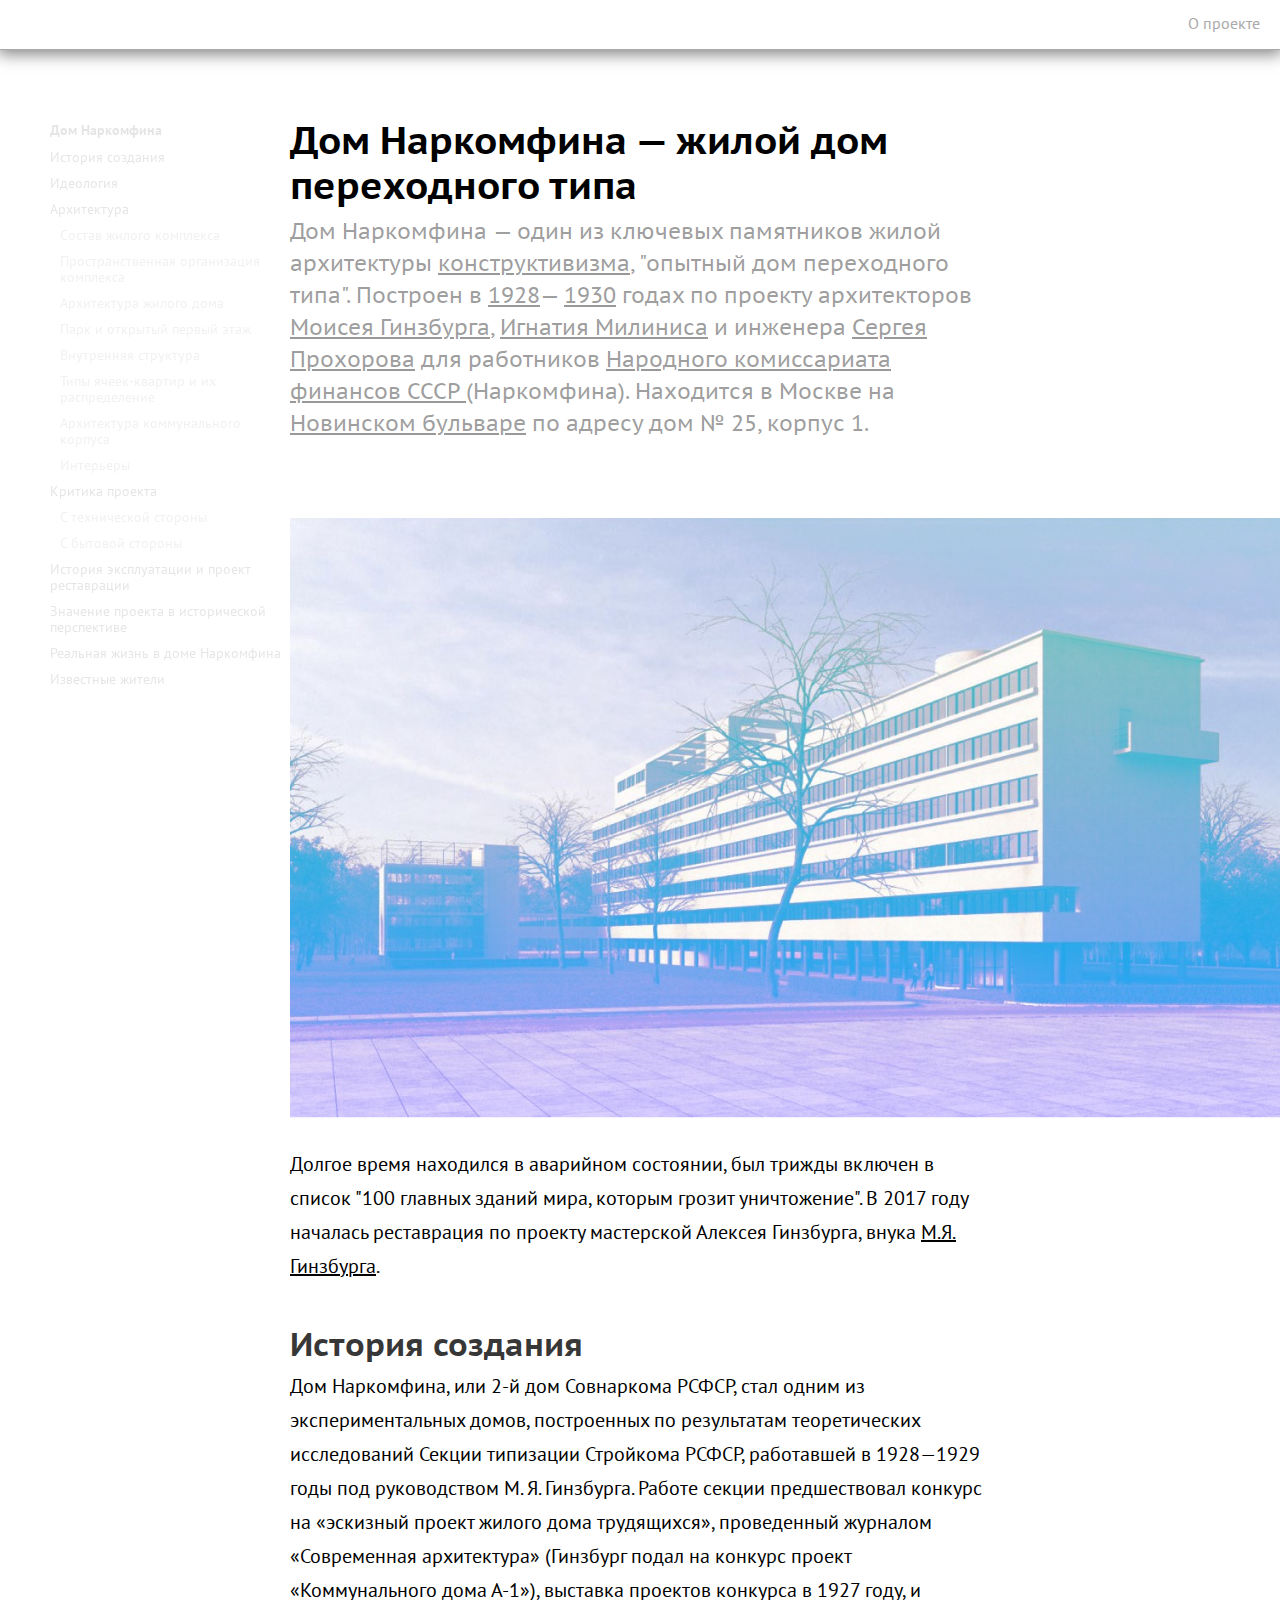
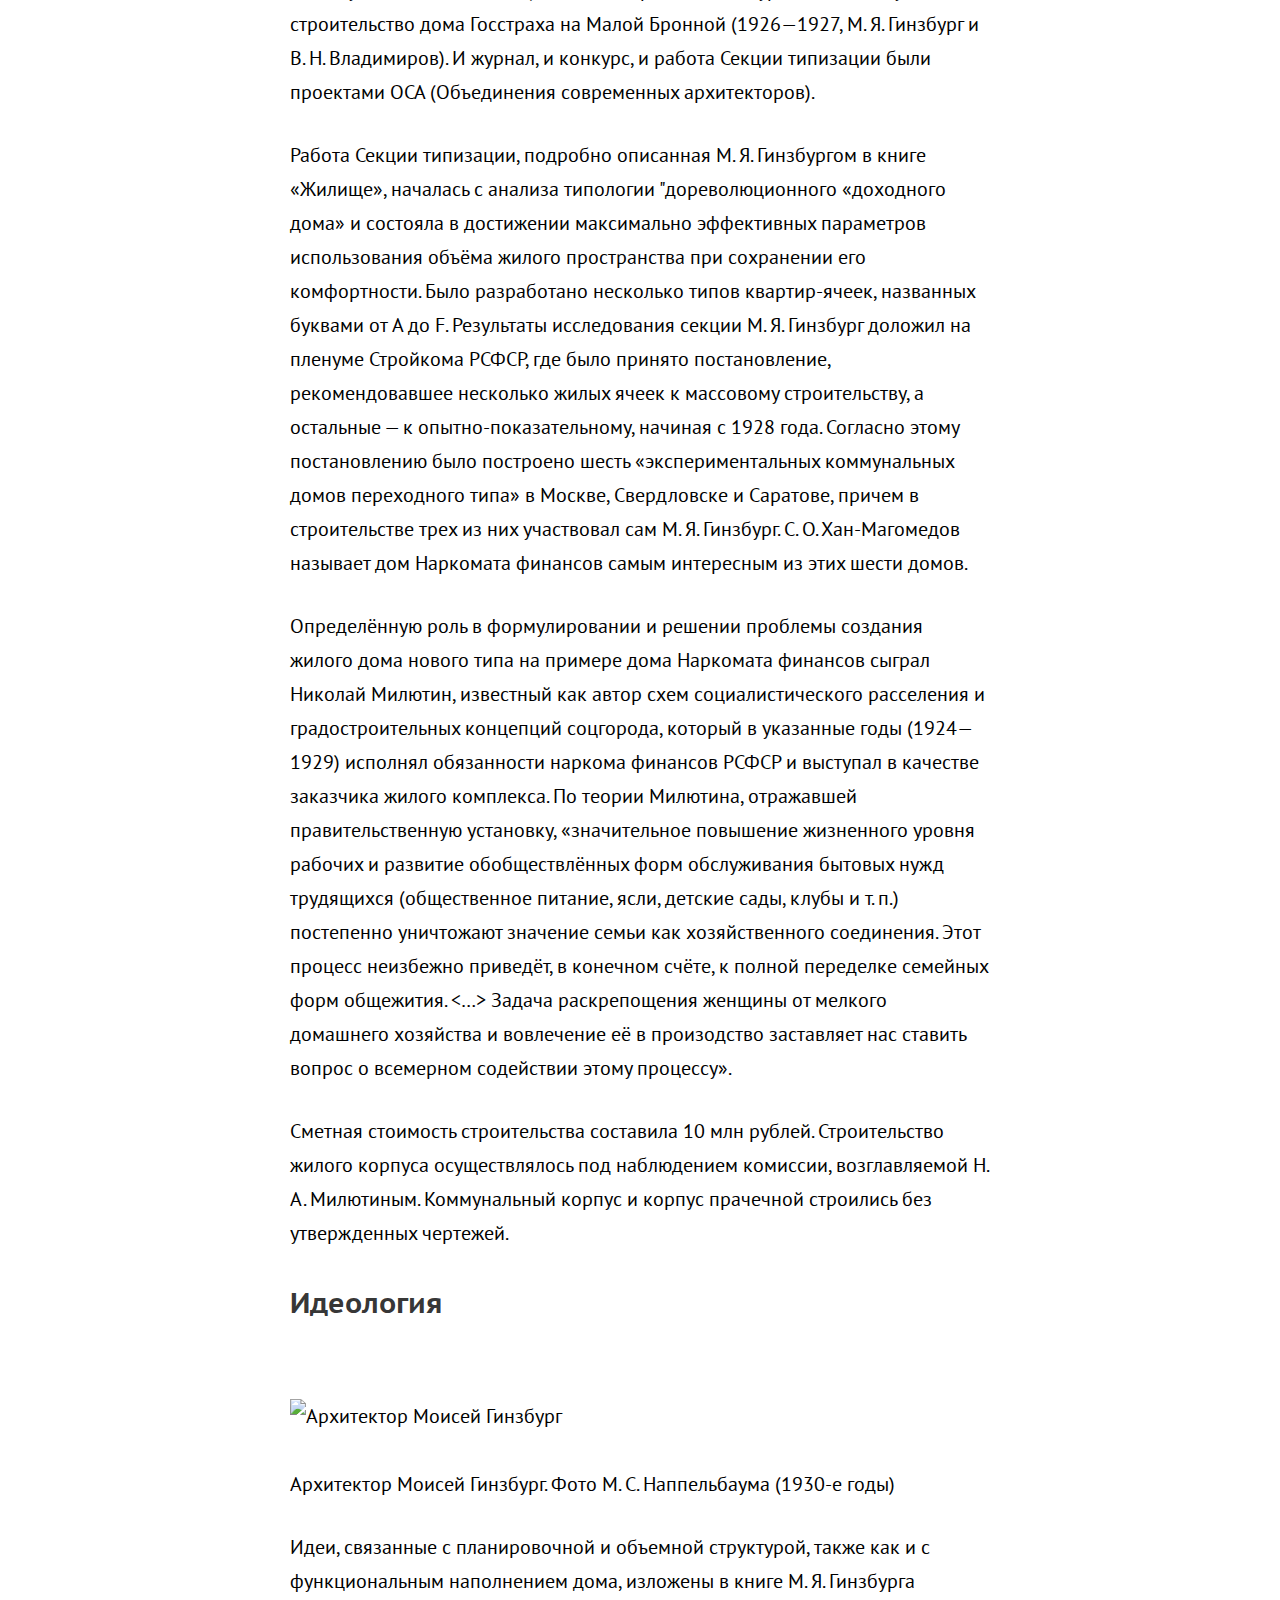
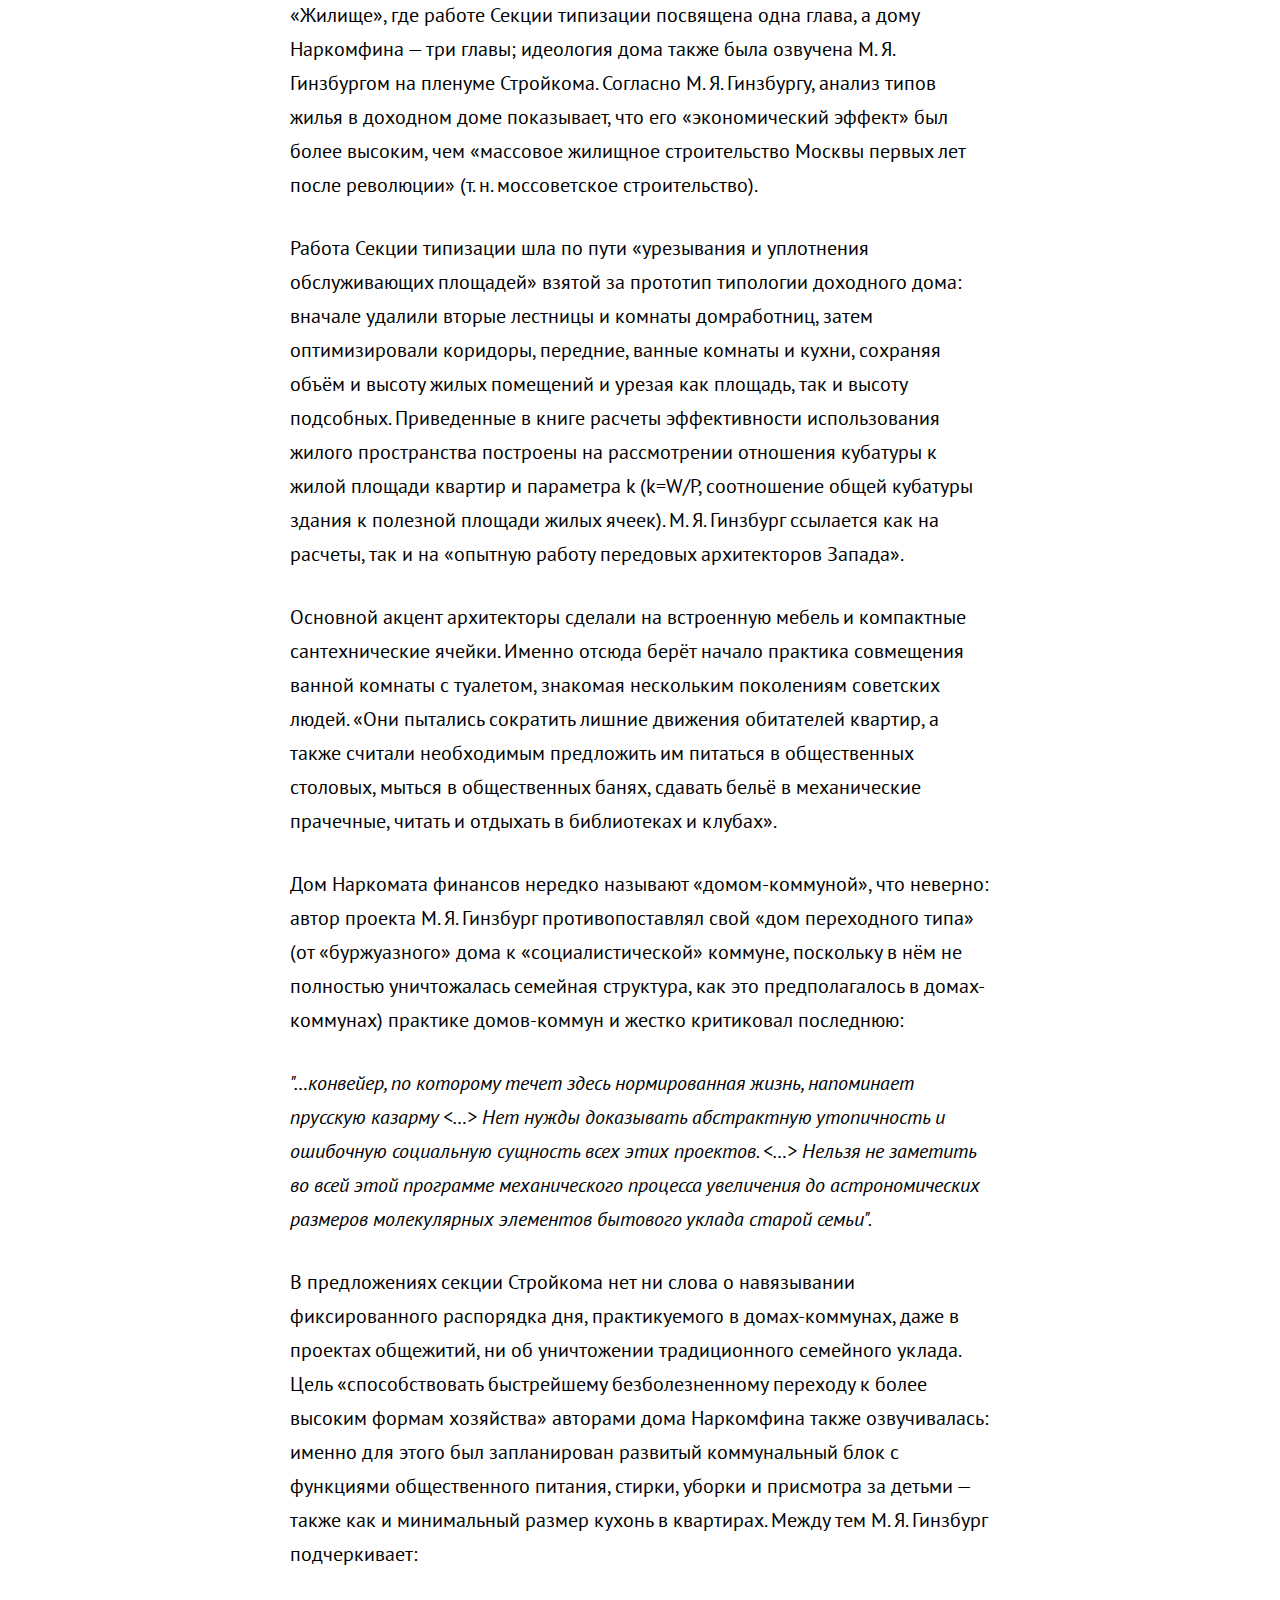
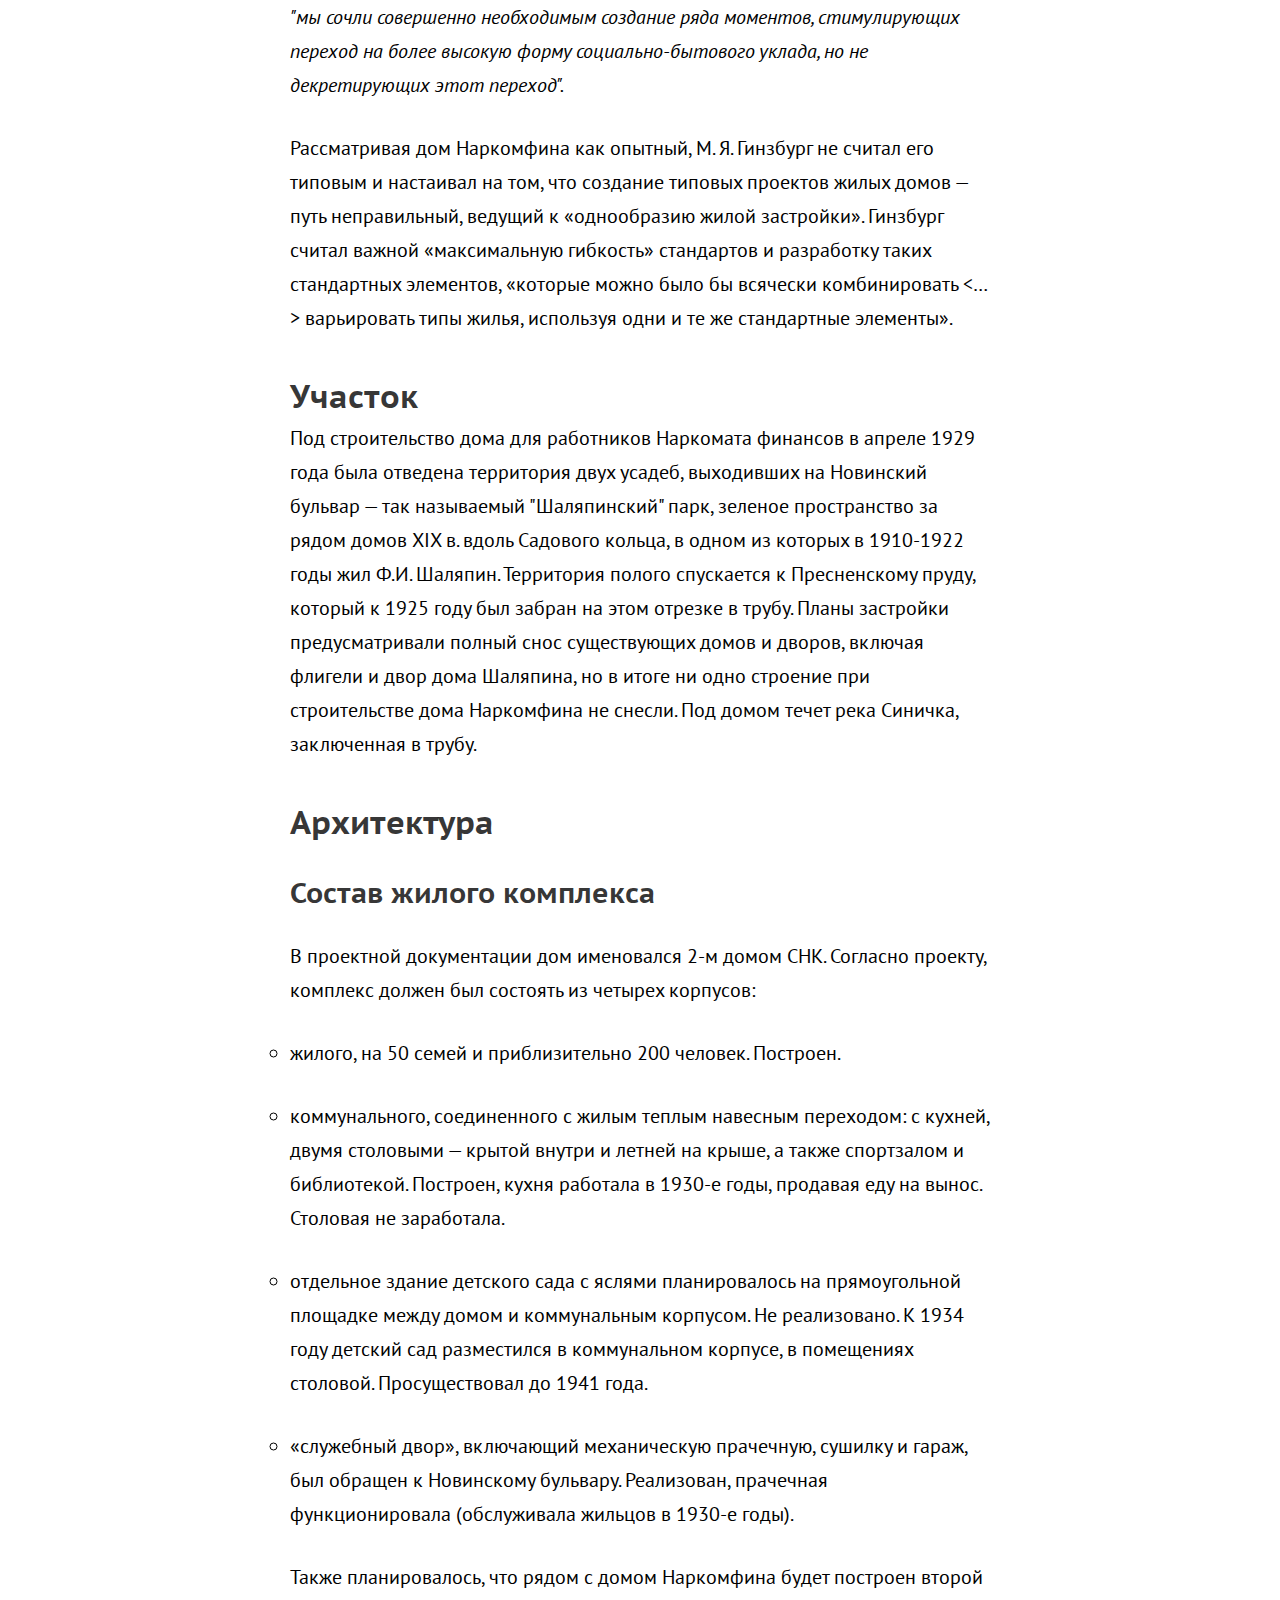
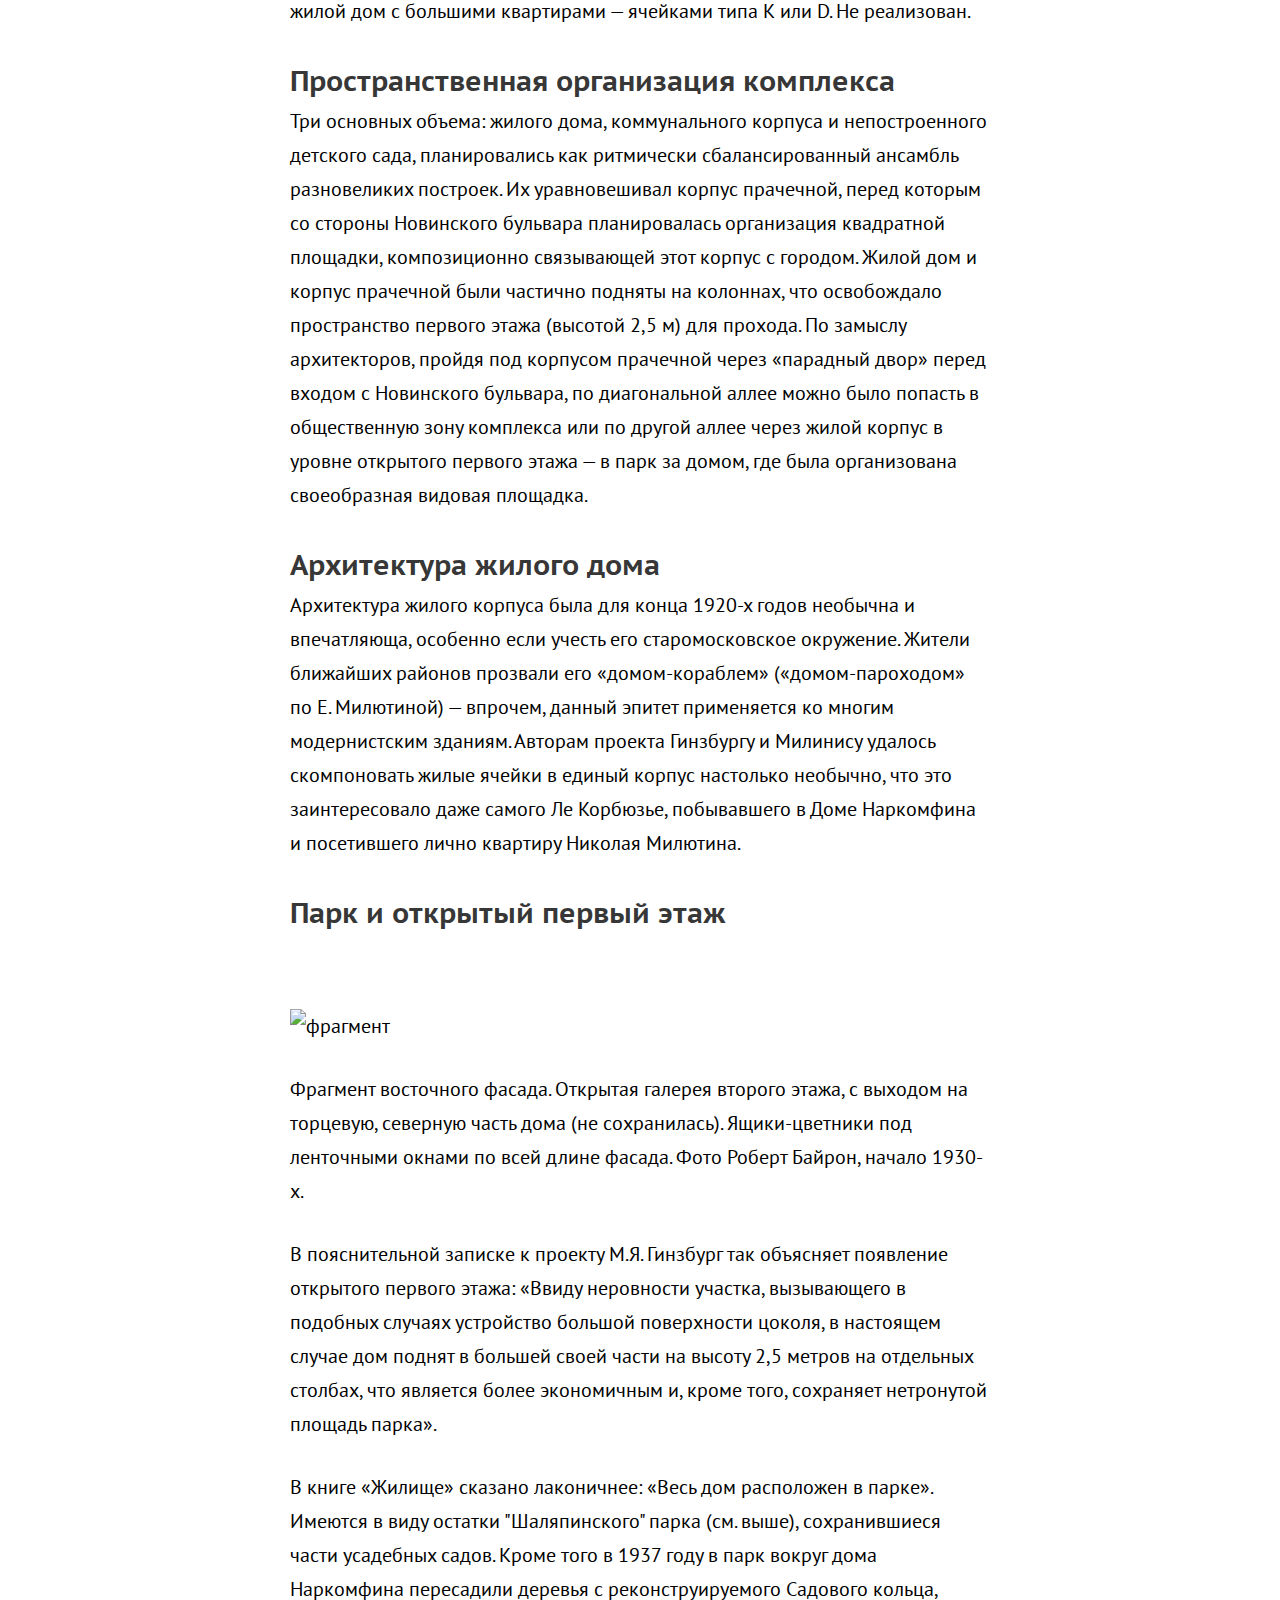
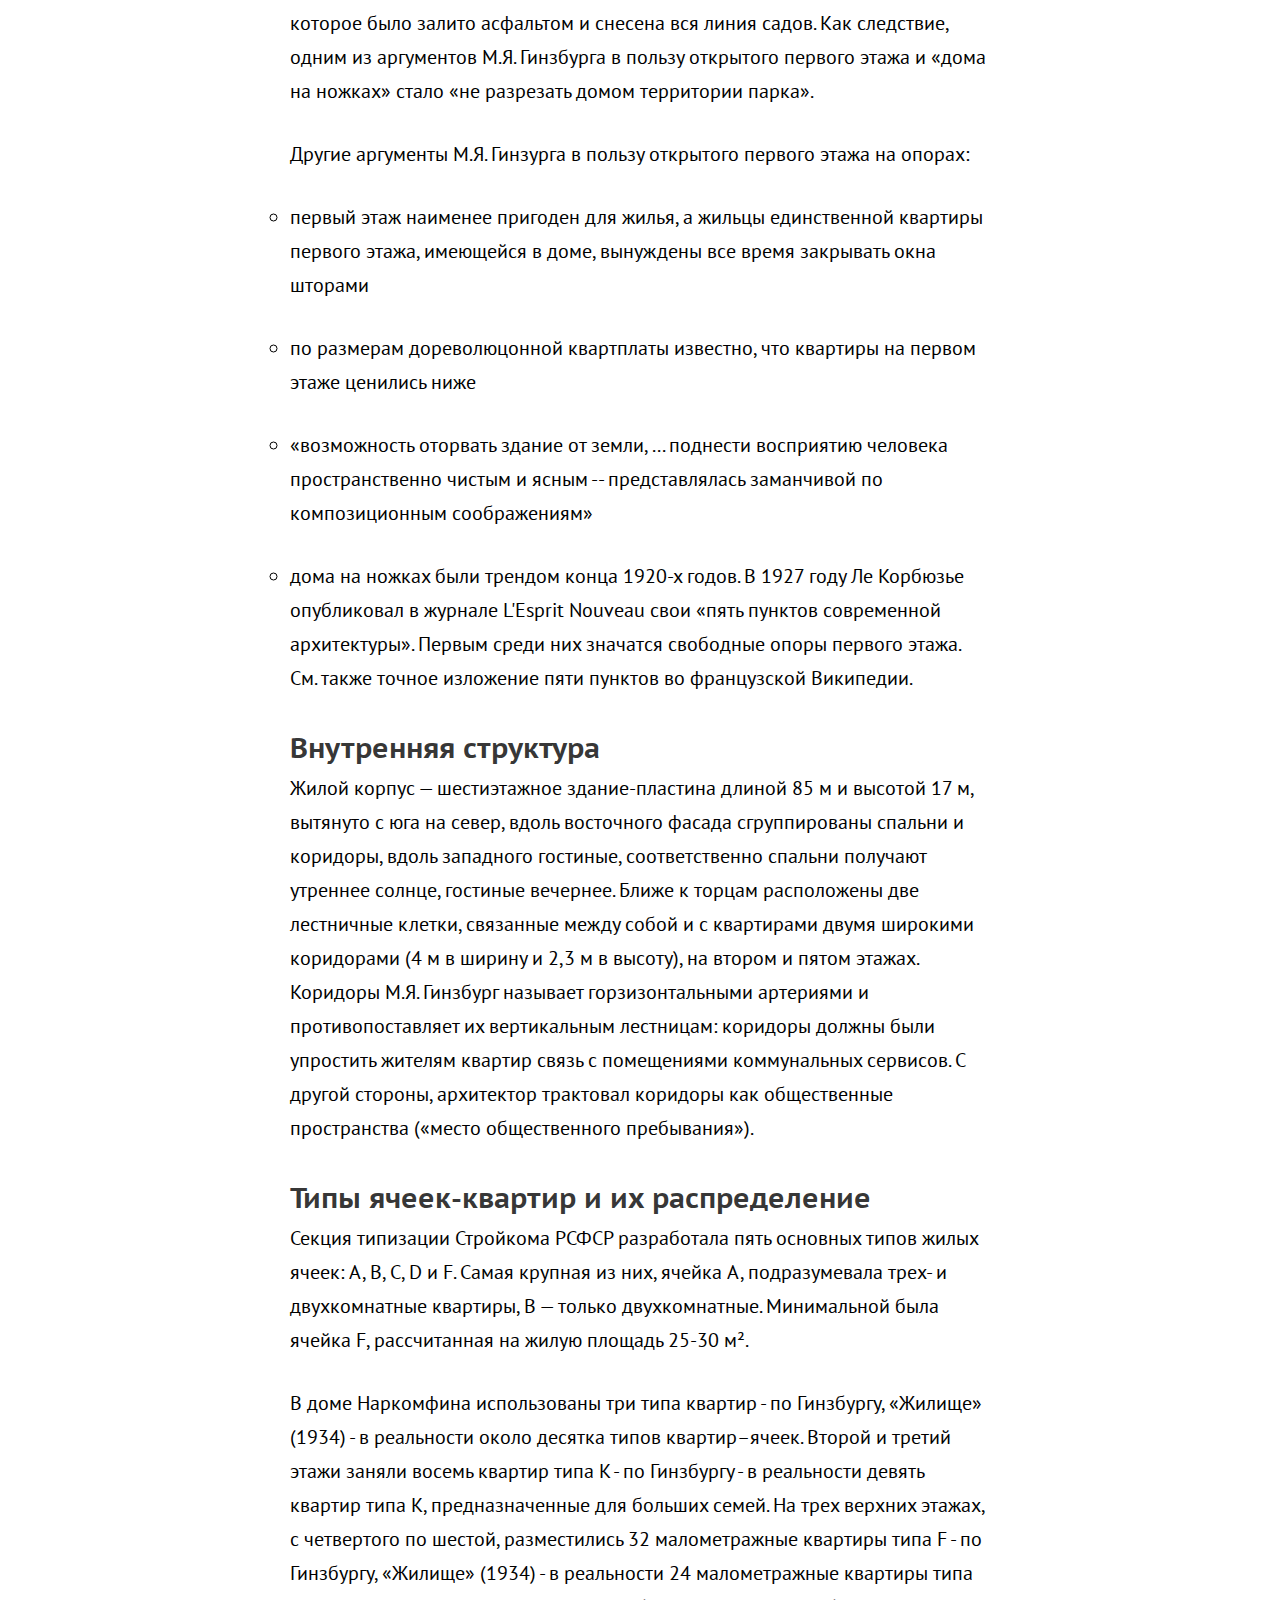
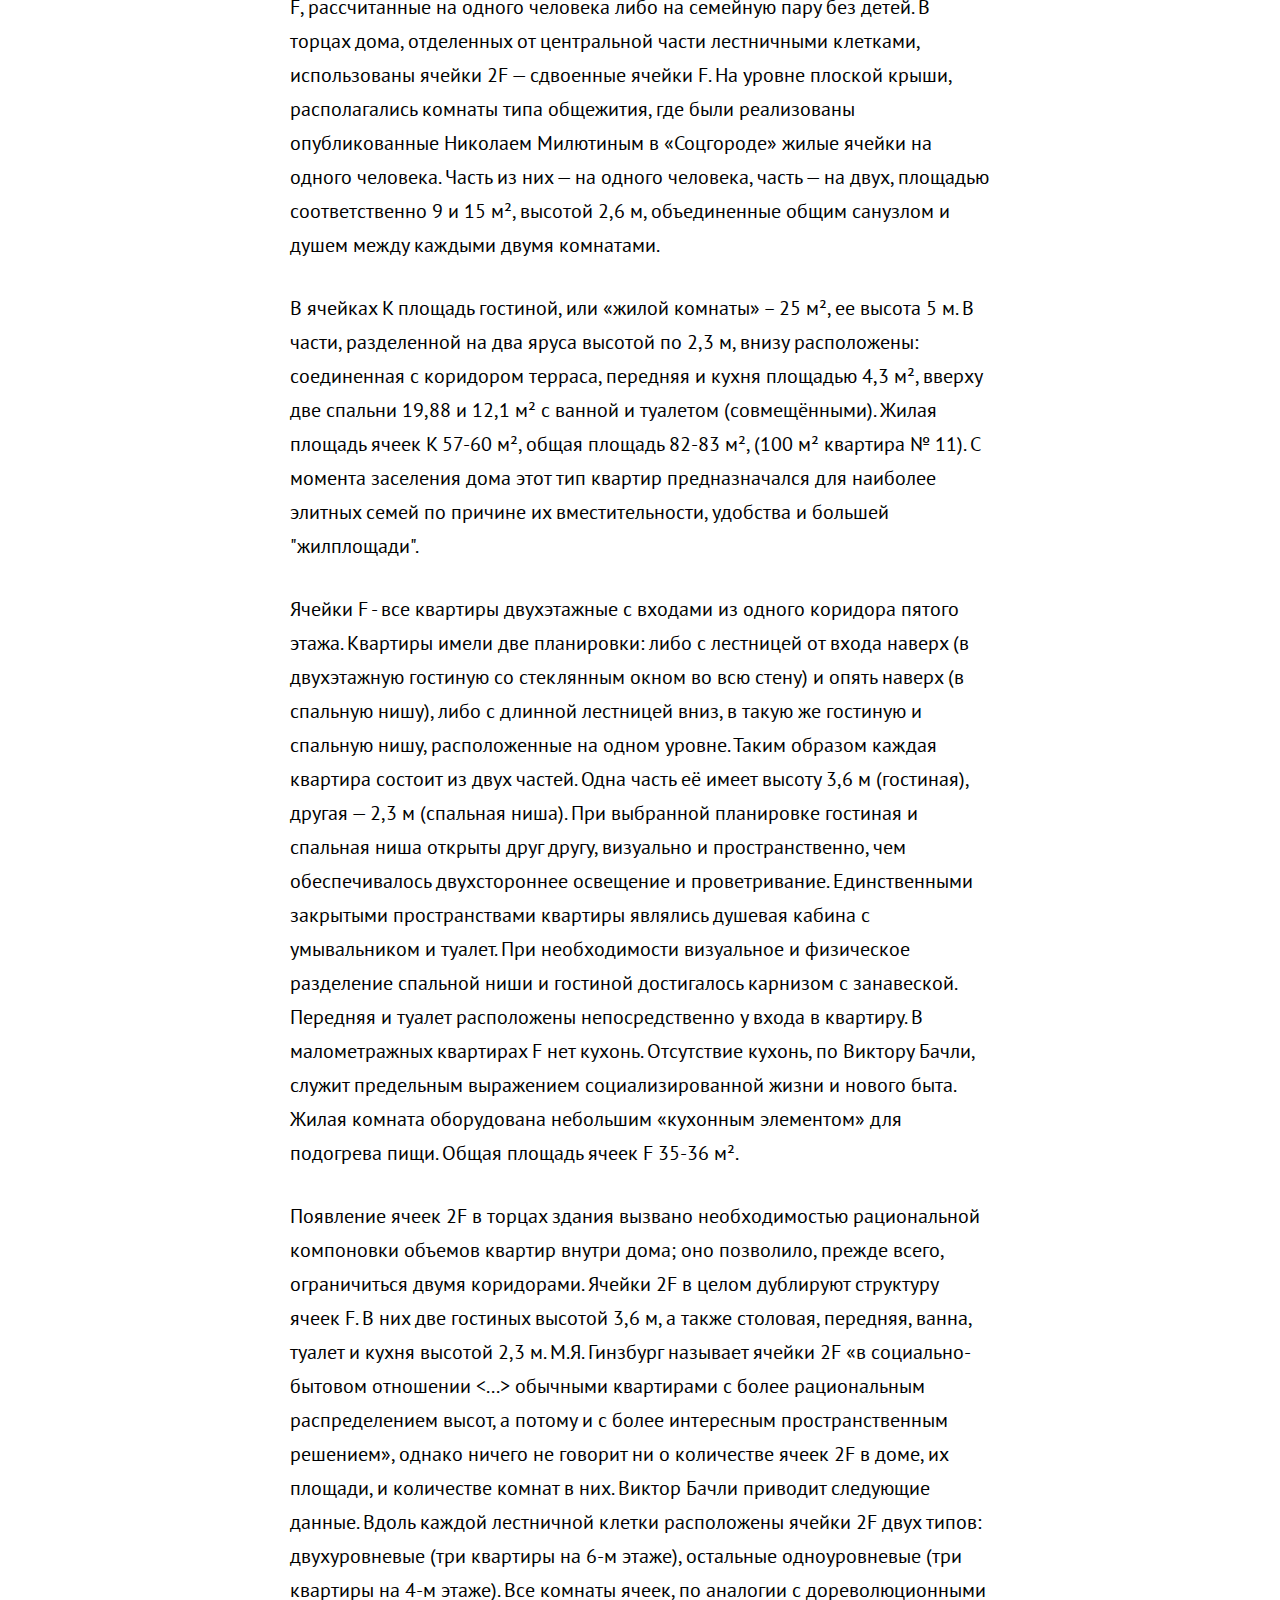
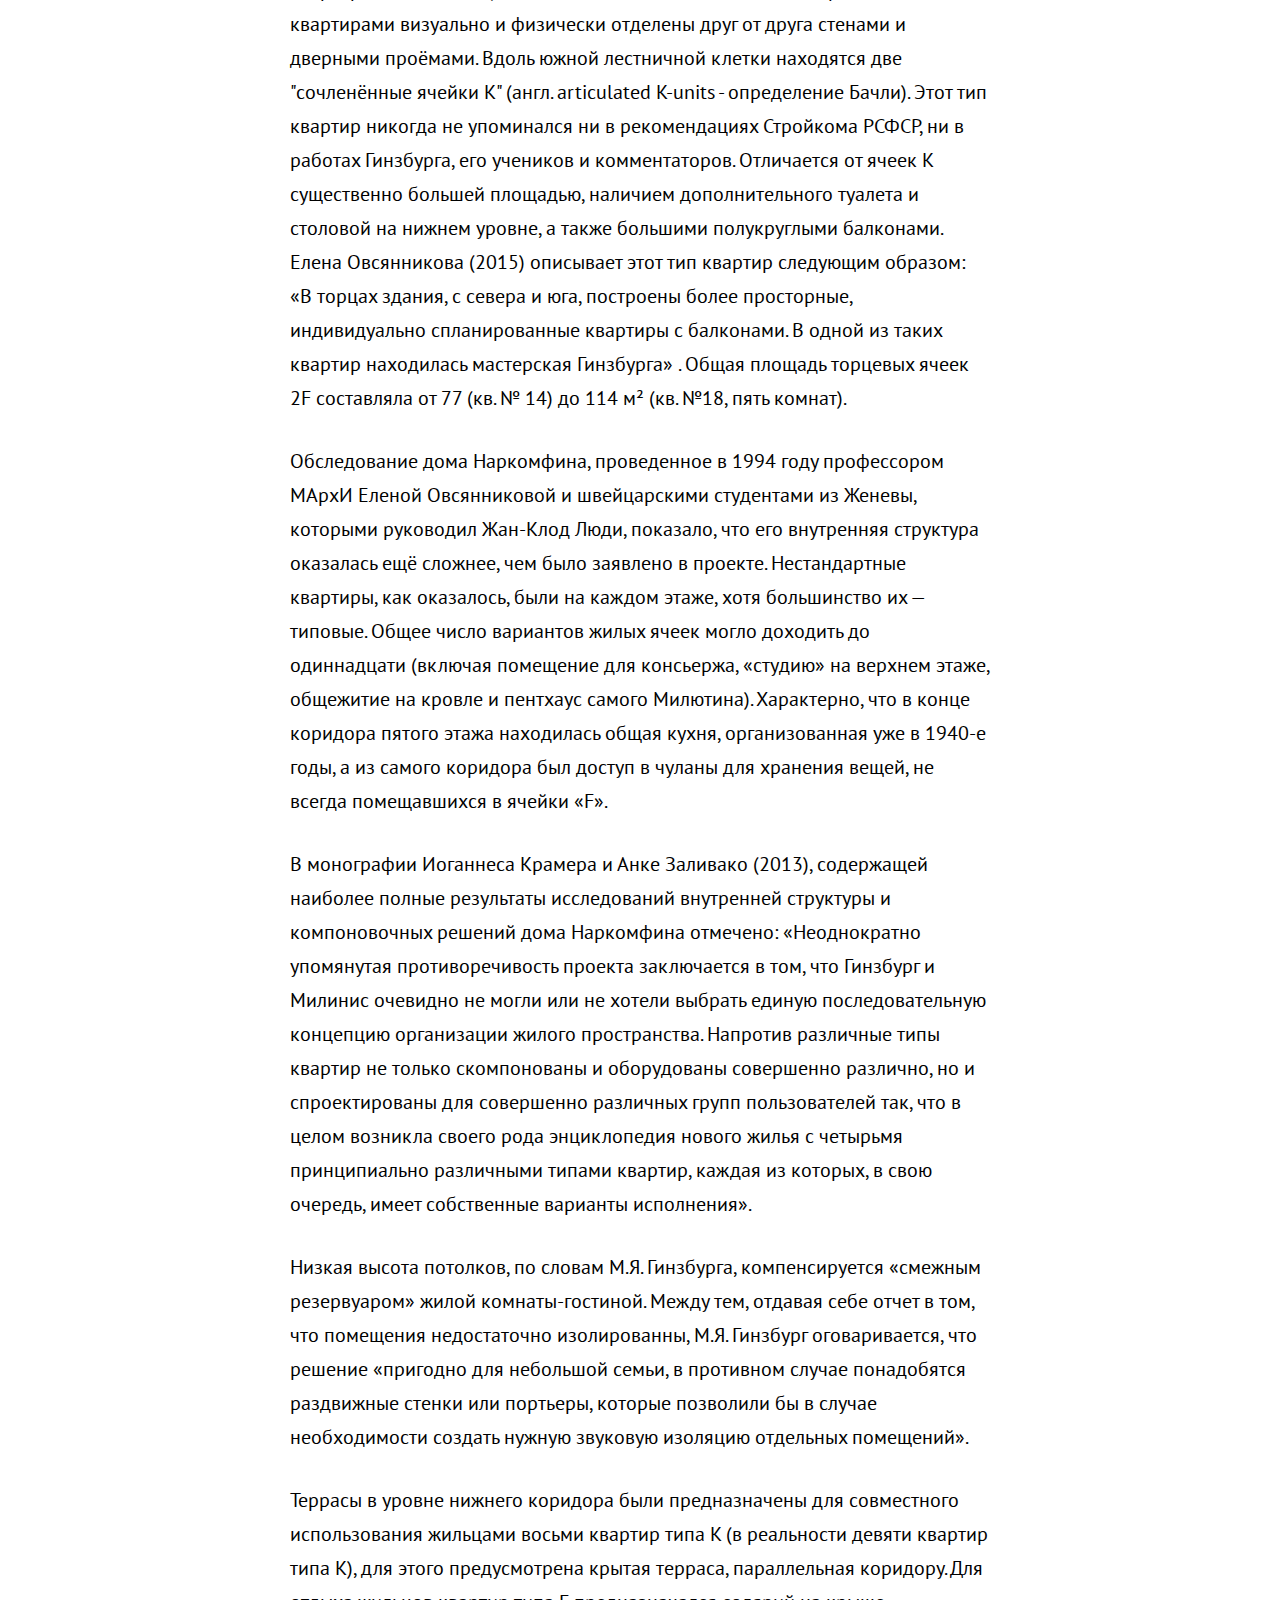
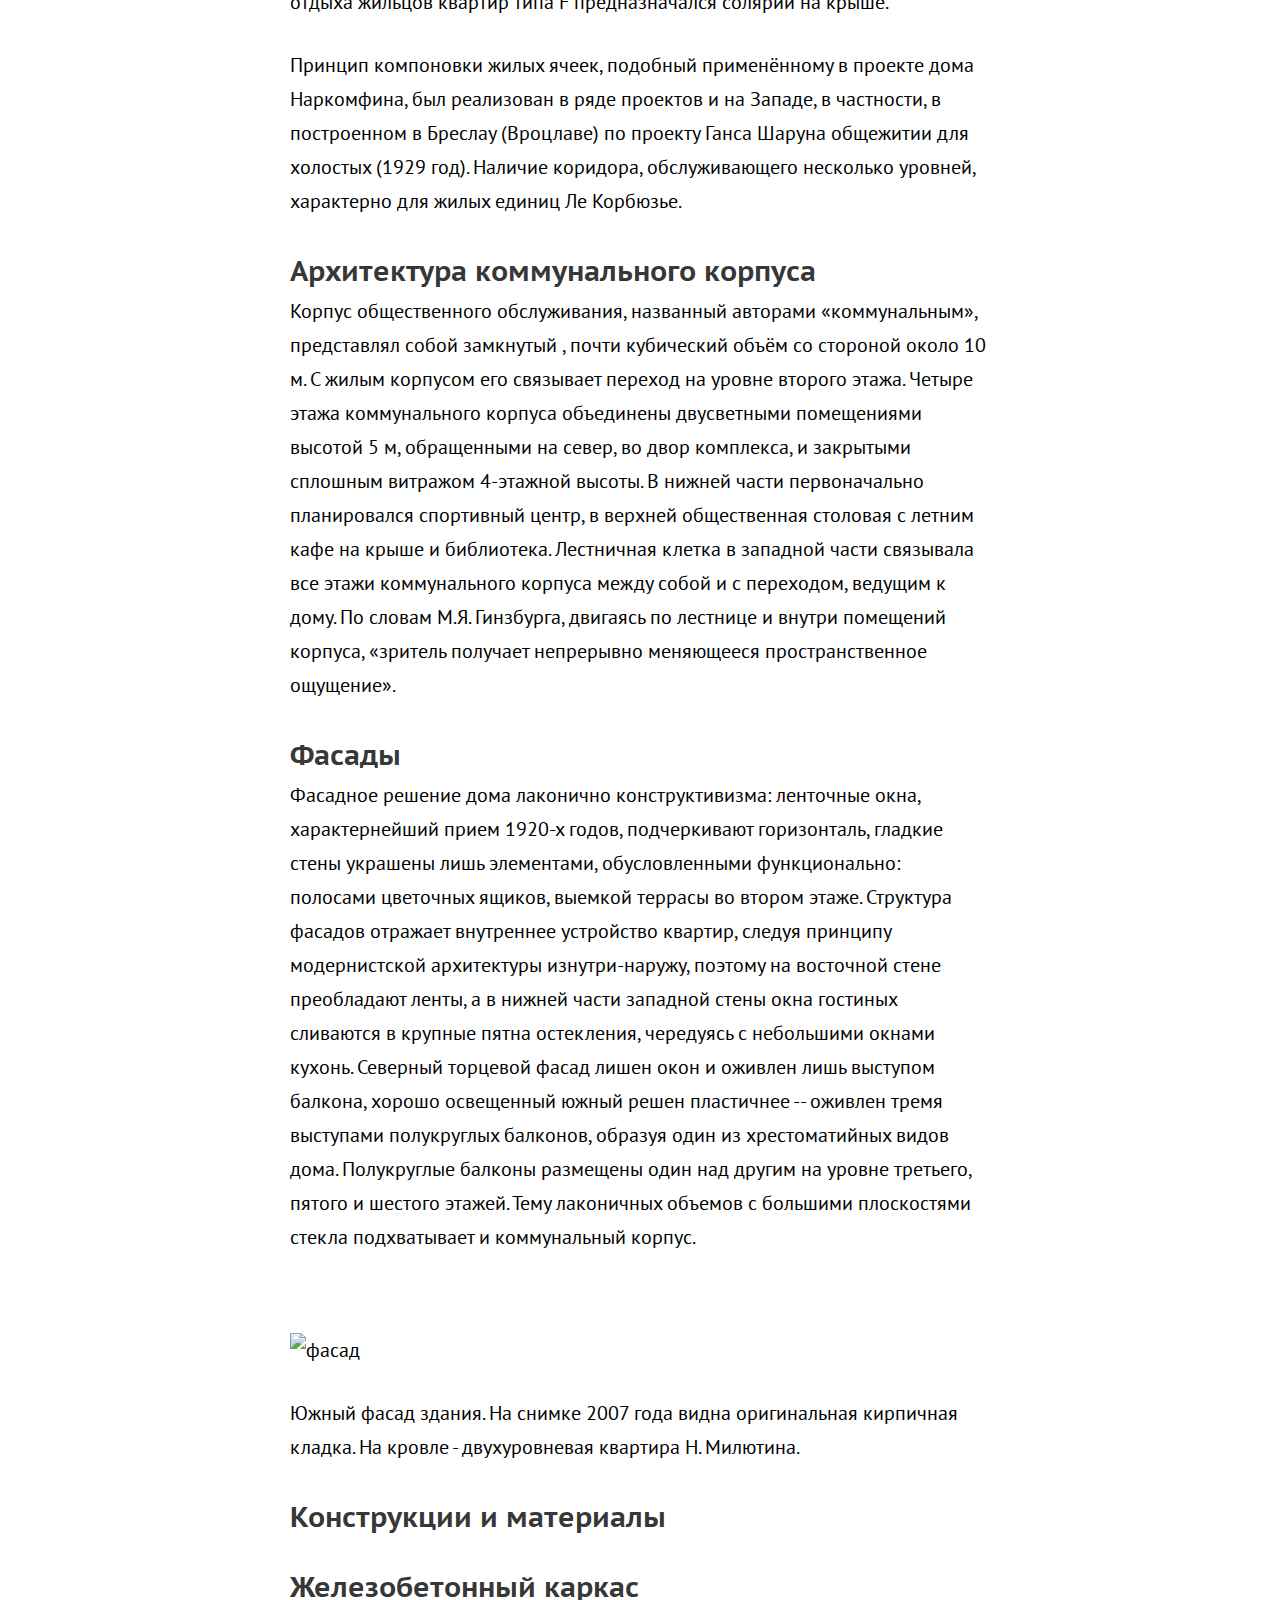
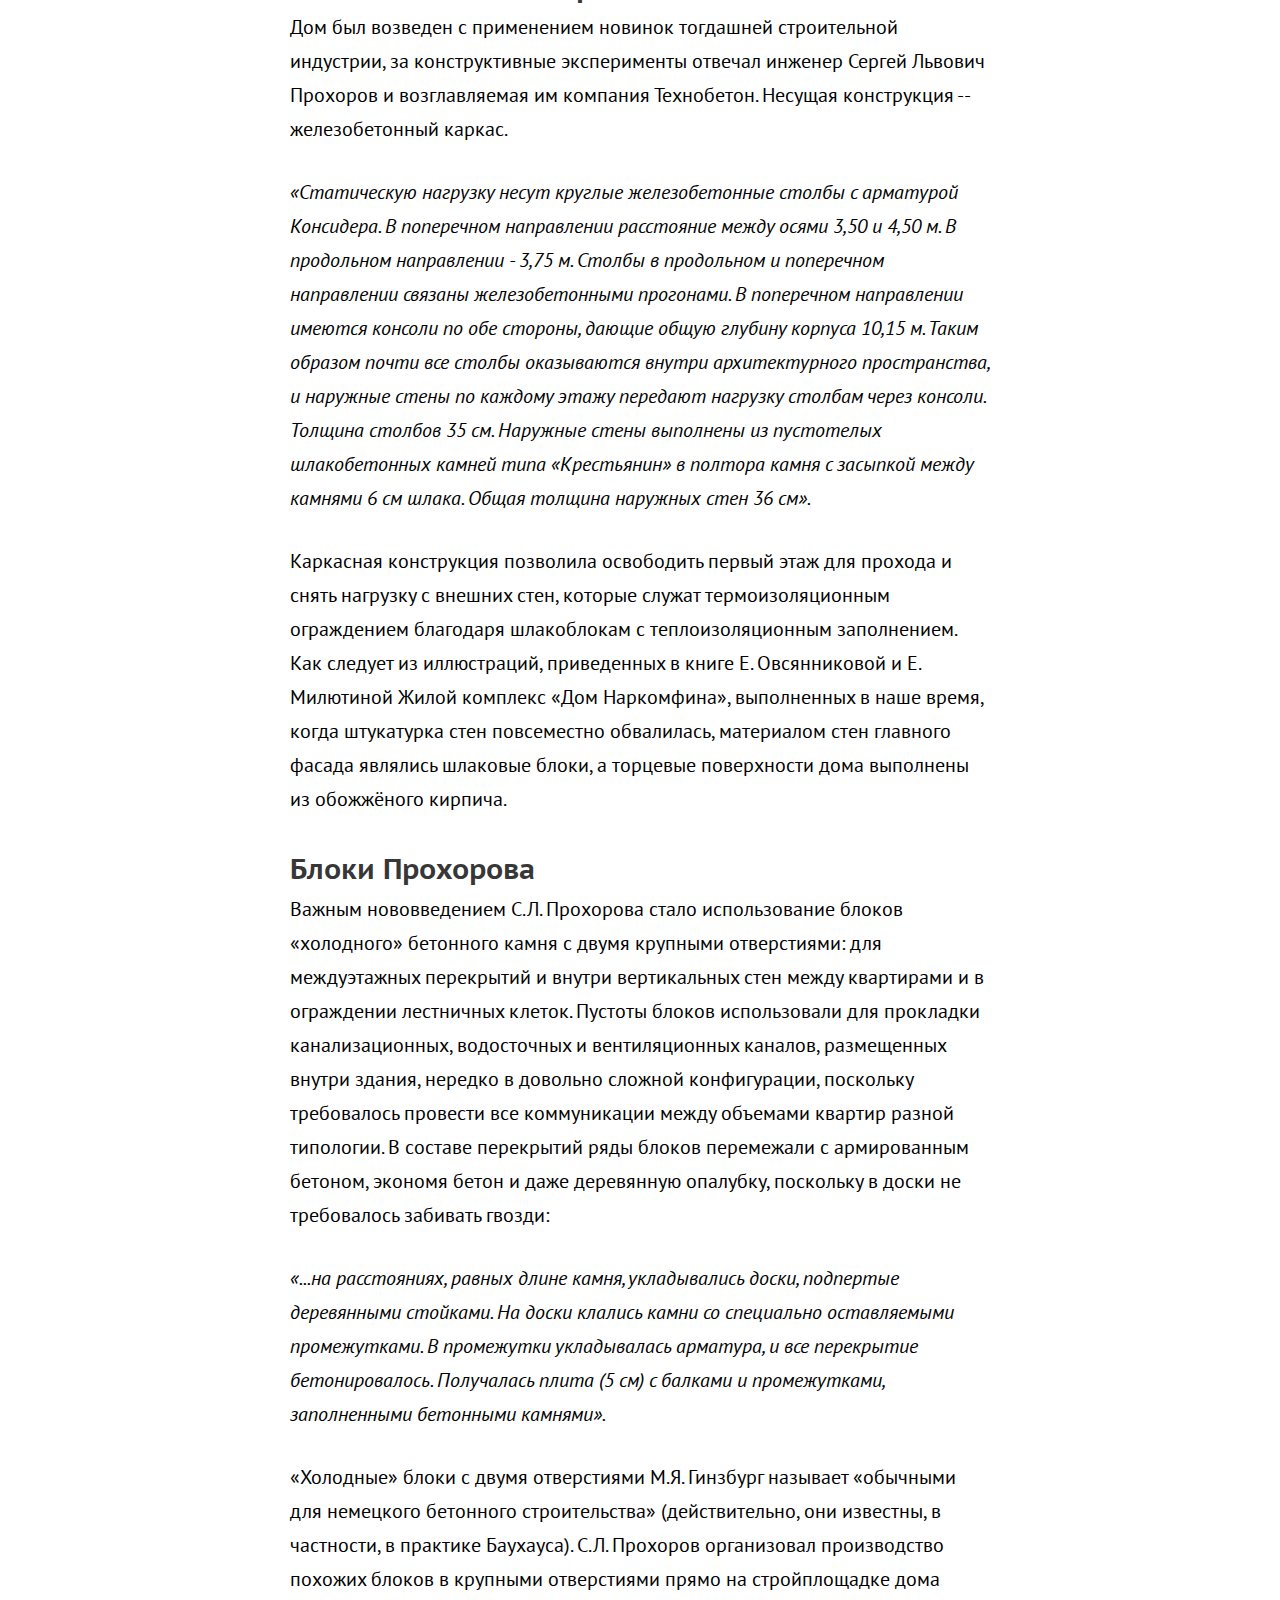
==== commit f45604dd: "Update index.html" ====
--- a/index.html
+++ b/index.html
@@ -1,9 +1,12 @@
 <!DOCTYPE html>
 <html lang="en" dir="ltr">
   <head>
+    <meta name="viewport" content="width=device-width">
     <meta charset="utf-8">
     <!-- <meta name="keywords" content="">
     <meta name="description" content=""> -->
+    <link rel="icon" type="image/x-icon" href="images/favicon.ico"/>
+    <link rel="icon" type="image/png" href="images/favicon.png"/>
     <link rel="stylesheet" href="stylesheets/style.css">
     <script src="javascripts/jquery-3.5.1.js" charset="utf-8"></script>
     <script type="text/javascript">
@@ -24,12 +27,12 @@
   </head>
   <body>
     <div class="menubar">
-      <a href="#"> <img src="images/logo.svg" alt=""> </a>
-      <a href="#">О проекте</a>
+      <a href="index.html"> <img src="images/logo.svg" alt=""> </a>
+      <a href="about.html">О проекте</a>
     </div>
     <nav class="sidebar">
+      <ul>
       <p><a href="#s1">Дом Наркомфина</a></p>
-      <ul>
         <li><a href="#s2">История создания</a></li>
         <li><a href="#s3">Идеология</a></li>
         <li><a href="#s4">Архитектура</a></li>
@@ -41,8 +44,6 @@
               <li><a href="#s9">Внутренняя структура</a></li>
               <li><a href="#s10">Типы ячеек-квартир и их распределение</a></li>
               <li><a href="#s11">Архитектура коммунального корпуса</a></li>
-              <li><a href="#s12">Фасады</a></li>
-              <li><a href="#s13">Конструкции и материалы</a></li>
               <li><a href="#s14">Интерьеры</a></li>
             </ul>
         <li><a href="#s15">Критика проекта</a></li>
@@ -57,12 +58,12 @@
       </ul>
     </nav>
     <article>
-    <h1 id="s1">Дом Наркомфина</h1>
-    <p><strong> Дом Наркомфина </strong> — один из ключевых памятников жилой архитектуры <a href="https://ru.wikipedia.org/wiki/%D0%9A%D0%BE%D0%BD%D1%81%D1%82%D1%80%D1%83%D0%BA%D1%82%D0%B8%D0%B2%D0%B8%D0%B7%D0%BC_(%D0%B8%D1%81%D0%BA%D1%83%D1%81%D1%81%D1%82%D0%B2%D0%BE)" target="_blank">конструктивизма</a>, "опытный дом переходного типа". Построен в <a href="https://ru.wikipedia.org/wiki/1928_%D0%B3%D0%BE%D0%B4" target="_blank">1928</a>—
+    <h1 id="s1">Дом Наркомфина — жилой дом переходного типа</h1>
+    <p><strong> Дом Наркомфина </strong> — один из ключевых памятников жилой архитектуры <a href="architecture.html" target="_blank"> конструктивизма</a>, "опытный дом переходного типа". Построен в <a href="https://ru.wikipedia.org/wiki/1928_%D0%B3%D0%BE%D0%B4" target="_blank">1928</a>—
       <a href="https://ru.wikipedia.org/wiki/1930_%D0%B3%D0%BE%D0%B4" target="_blank">1930</a> годах по проекту архитекторов <a href="https://ru.wikipedia.org/wiki/%D0%93%D0%B8%D0%BD%D0%B7%D0%B1%D1%83%D1%80%D0%B3,_%D0%9C%D0%BE%D0%B8%D1%81%D0%B5%D0%B9_%D0%AF%D0%BA%D0%BE%D0%B2%D0%BB%D0%B5%D0%B2%D0%B8%D1%87" target="_blank">Моисея Гинзбурга</a>, <a href="https://ru.wikipedia.org/wiki/%D0%9C%D0%B8%D0%BB%D0%B8%D0%BD%D0%B8%D1%81,_%D0%98%D0%B3%D0%BD%D0%B0%D1%82%D0%B8%D0%B9_%D0%A4%D1%80%D0%B0%D0%BD%D1%86%D0%B5%D0%B2%D0%B8%D1%87" target="_blank">Игнатия Милиниса</a> и инженера <a href="https://ru.wikipedia.org/wiki/%D0%9F%D1%80%D0%BE%D1%85%D0%BE%D1%80%D0%BE%D0%B2,_%D0%A1%D0%B5%D1%80%D0%B3%D0%B5%D0%B9_%D0%9B%D1%8C%D0%B2%D0%BE%D0%B2%D0%B8%D1%87" target="_blank">Сергея Прохорова</a> для работников
       <a href="https://ru.wikipedia.org/wiki/%D0%9D%D0%B0%D1%80%D0%BE%D0%B4%D0%BD%D1%8B%D0%B9_%D0%BA%D0%BE%D0%BC%D0%B8%D1%81%D1%81%D0%B0%D1%80%D0%B8%D0%B0%D1%82_%D1%84%D0%B8%D0%BD%D0%B0%D0%BD%D1%81%D0%BE%D0%B2_%D0%A1%D0%A1%D0%A1%D0%A0" target="_blank"> Народного комиссариата финансов СССР </a> (Наркомфина). Находится в Москве на <a href="https://ru.wikipedia.org/wiki/%D0%9D%D0%BE%D0%B2%D0%B8%D0%BD%D1%81%D0%BA%D0%B8%D0%B9_%D0%B1%D1%83%D0%BB%D1%8C%D0%B2%D0%B0%D1%80" target="_blank">Новинском бульваре</a> по адресу дом № 25, корпус 1.</p>
       <p>
-      <img src="https://upload.wikimedia.org/wikipedia/commons/thumb/7/79/Narkomfin_Building_Moscow_2007_01.jpg/450px-Narkomfin_Building_Moscow_2007_01.jpg" alt="Наркомфин">
+      <img src="images/narkomfin 1.jpg" alt="Наркомфин">
       </p><p>
       Долгое время находился в аварийном состоянии, был трижды включен в список "100 главных зданий мира, которым грозит уничтожение". В 2017 году началась реставрация по проекту мастерской Алексея Гинзбурга, внука <a href="https://ru.wikipedia.org/wiki/%D0%93%D0%B8%D0%BD%D0%B7%D0%B1%D1%83%D1%80%D0%B3,_%D0%9C%D0%BE%D0%B8%D1%81%D0%B5%D0%B9_%D0%AF%D0%BA%D0%BE%D0%B2%D0%BB%D0%B5%D0%B2%D0%B8%D1%87" target="_blank">М.Я. Гинзбурга</a>.</p>
       <p>
@@ -107,9 +108,7 @@
     <p>
     Под строительство дома для работников Наркомата финансов в апреле 1929 года была отведена территория двух усадеб, выходивших на Новинский бульвар — так называемый "Шаляпинский" парк, зеленое пространство за рядом домов XIX в. вдоль Садового кольца, в одном из которых в 1910-1922 годы жил Ф.И. Шаляпин. Территория полого спускается к Пресненскому пруду, который к 1925 году был забран на этом отрезке в трубу. Планы застройки предусматривали полный снос существующих домов и дворов, включая флигели и двор дома Шаляпина, но в итоге ни одно строение при строительстве дома Наркомфина не снесли. Под домом течет река Синичка, заключенная в трубу.
     </p>
-    <h2 id="s4">Архитектура</h2>
-
-    <p>
+    <h2 id="s4">Архитектура </h2>
     <h3 id="s5">Состав жилого комплекса</h3>
     </p><p>
     В проектной документации дом именовался 2-м домом СНК. Согласно проекту, комплекс должен был состоять из четырех корпусов:
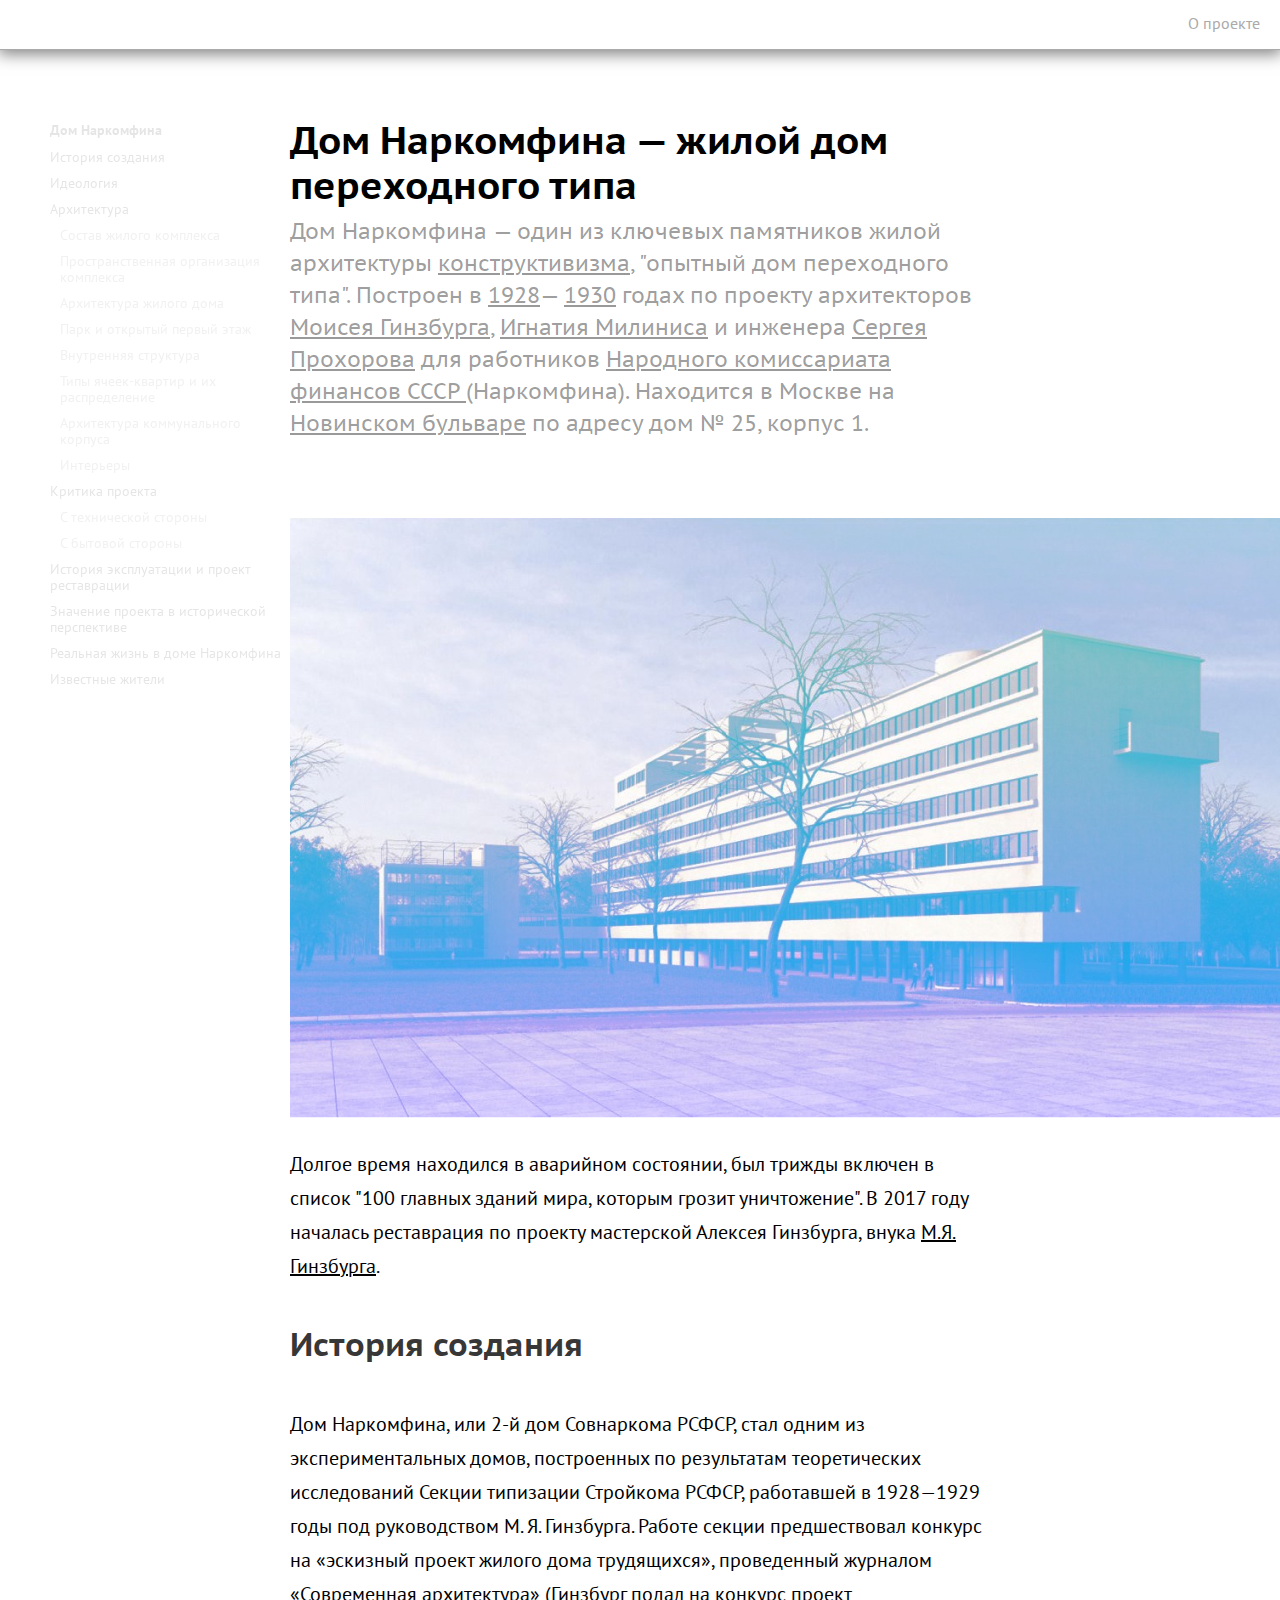
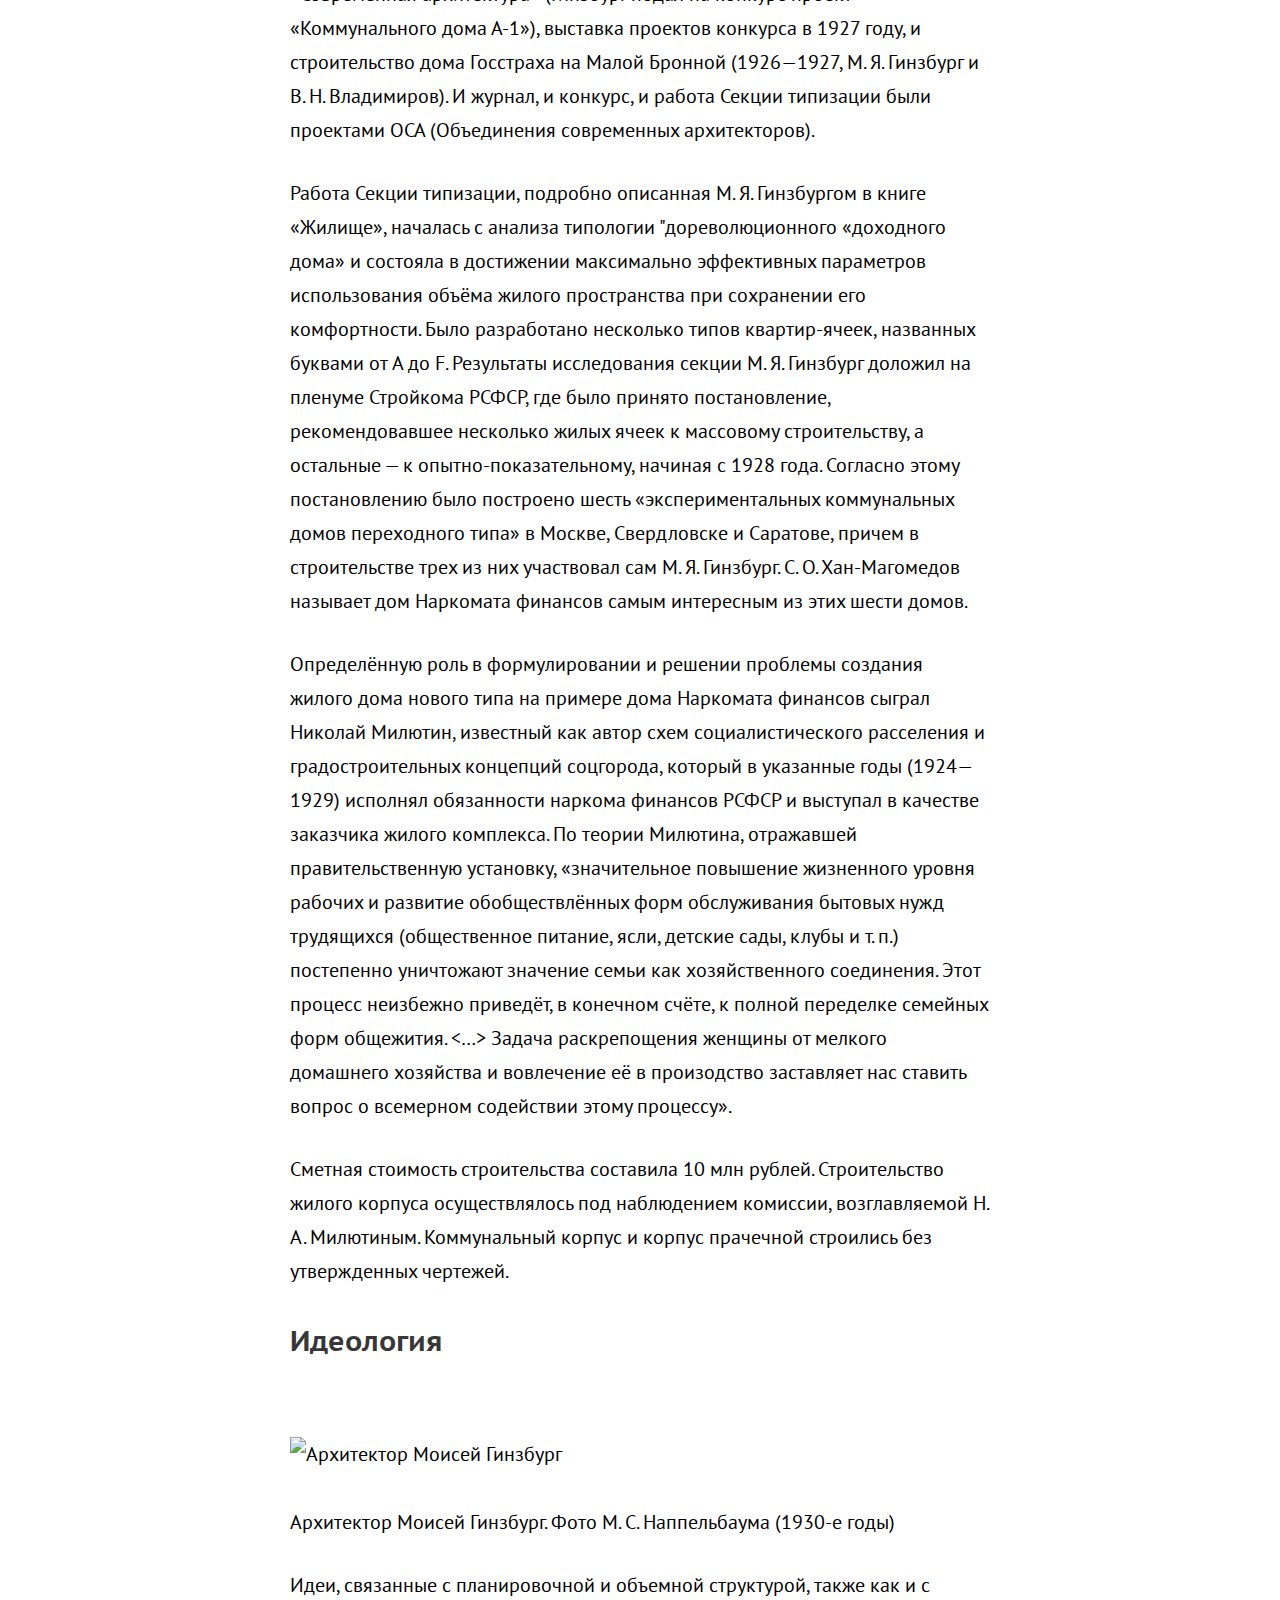
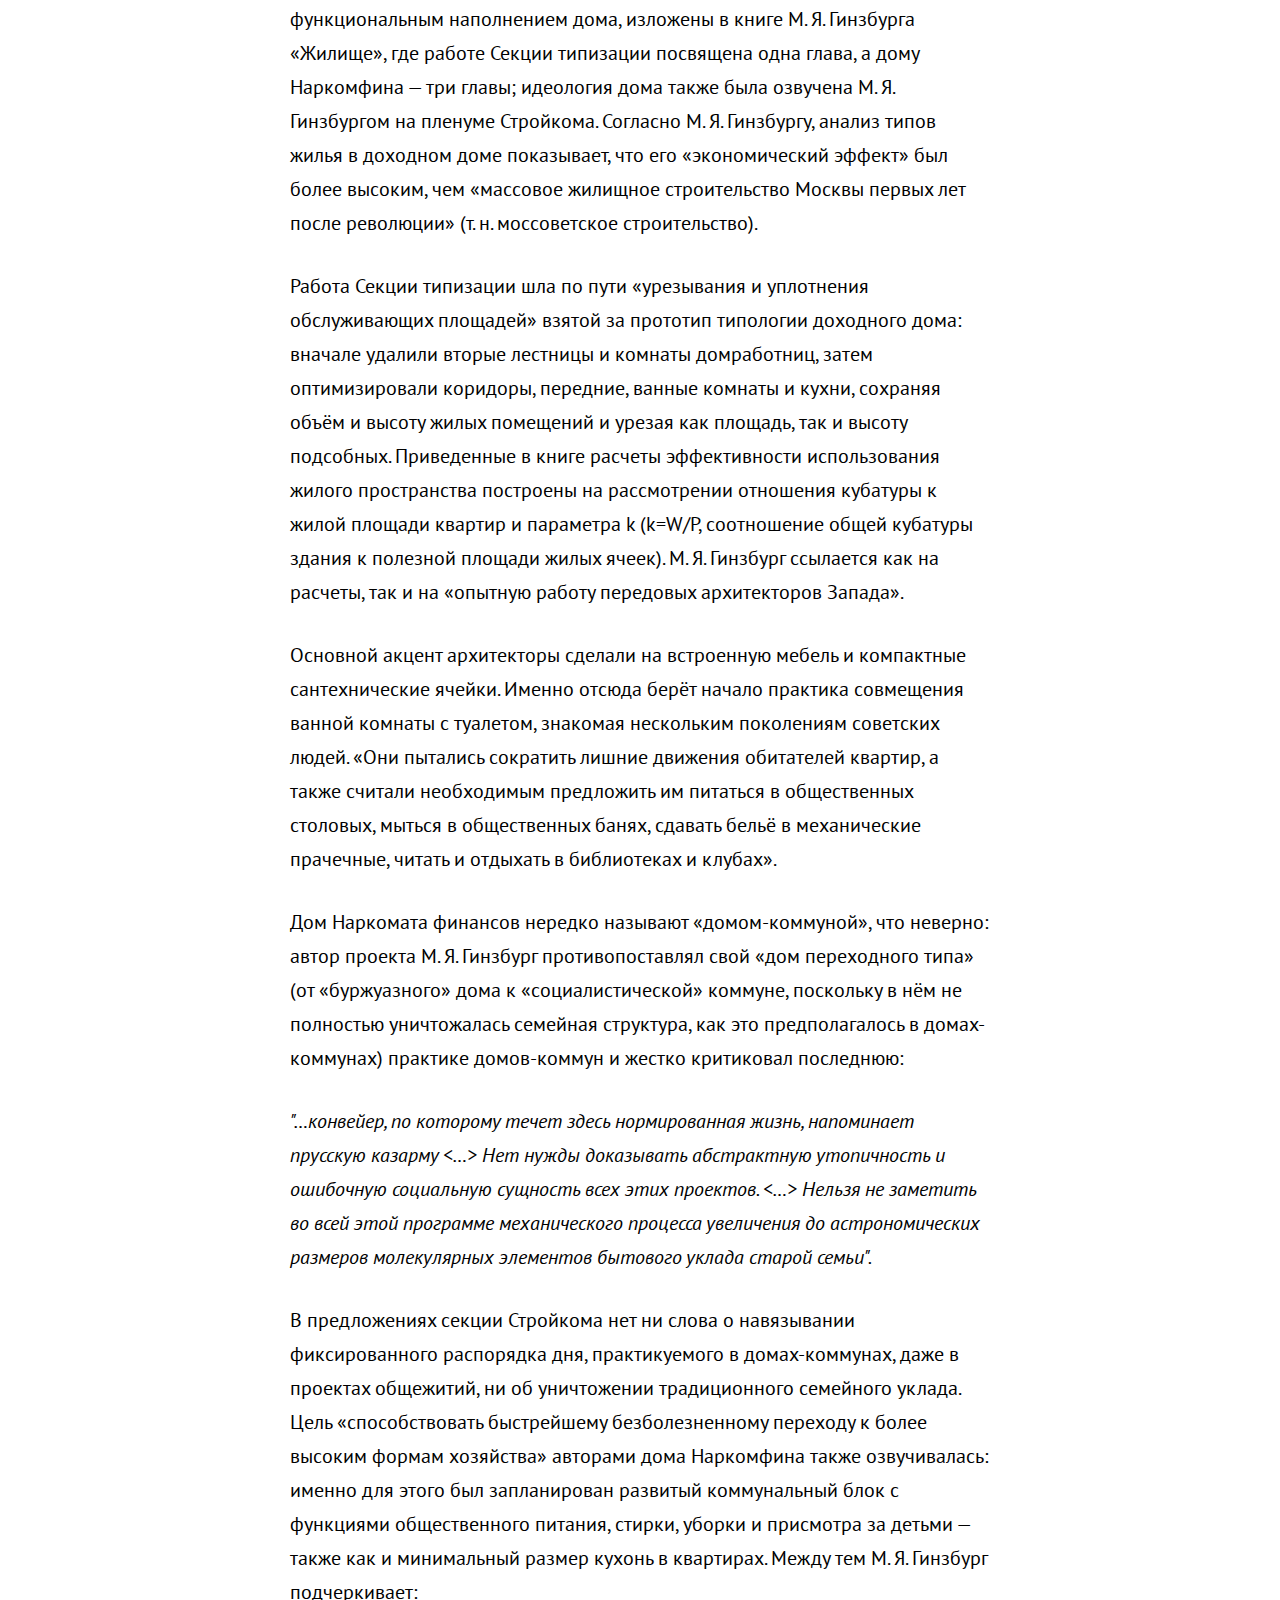
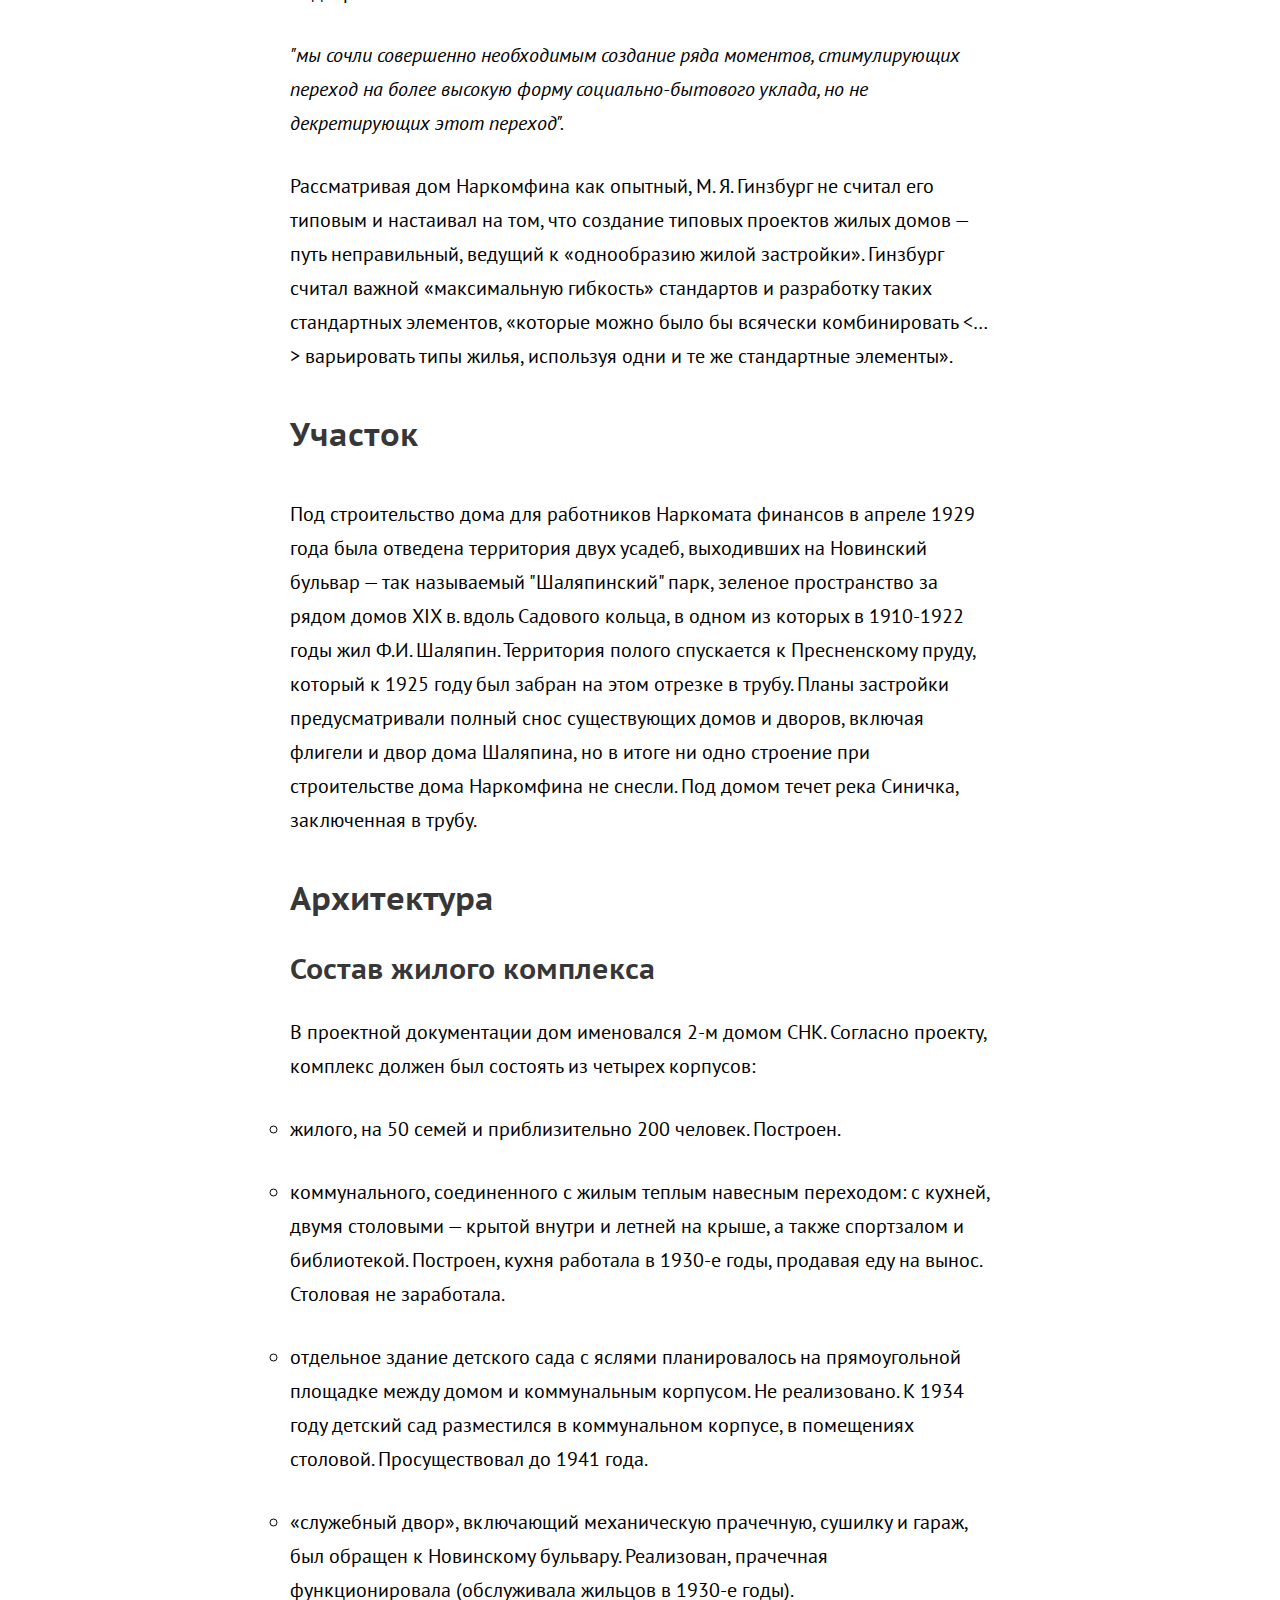
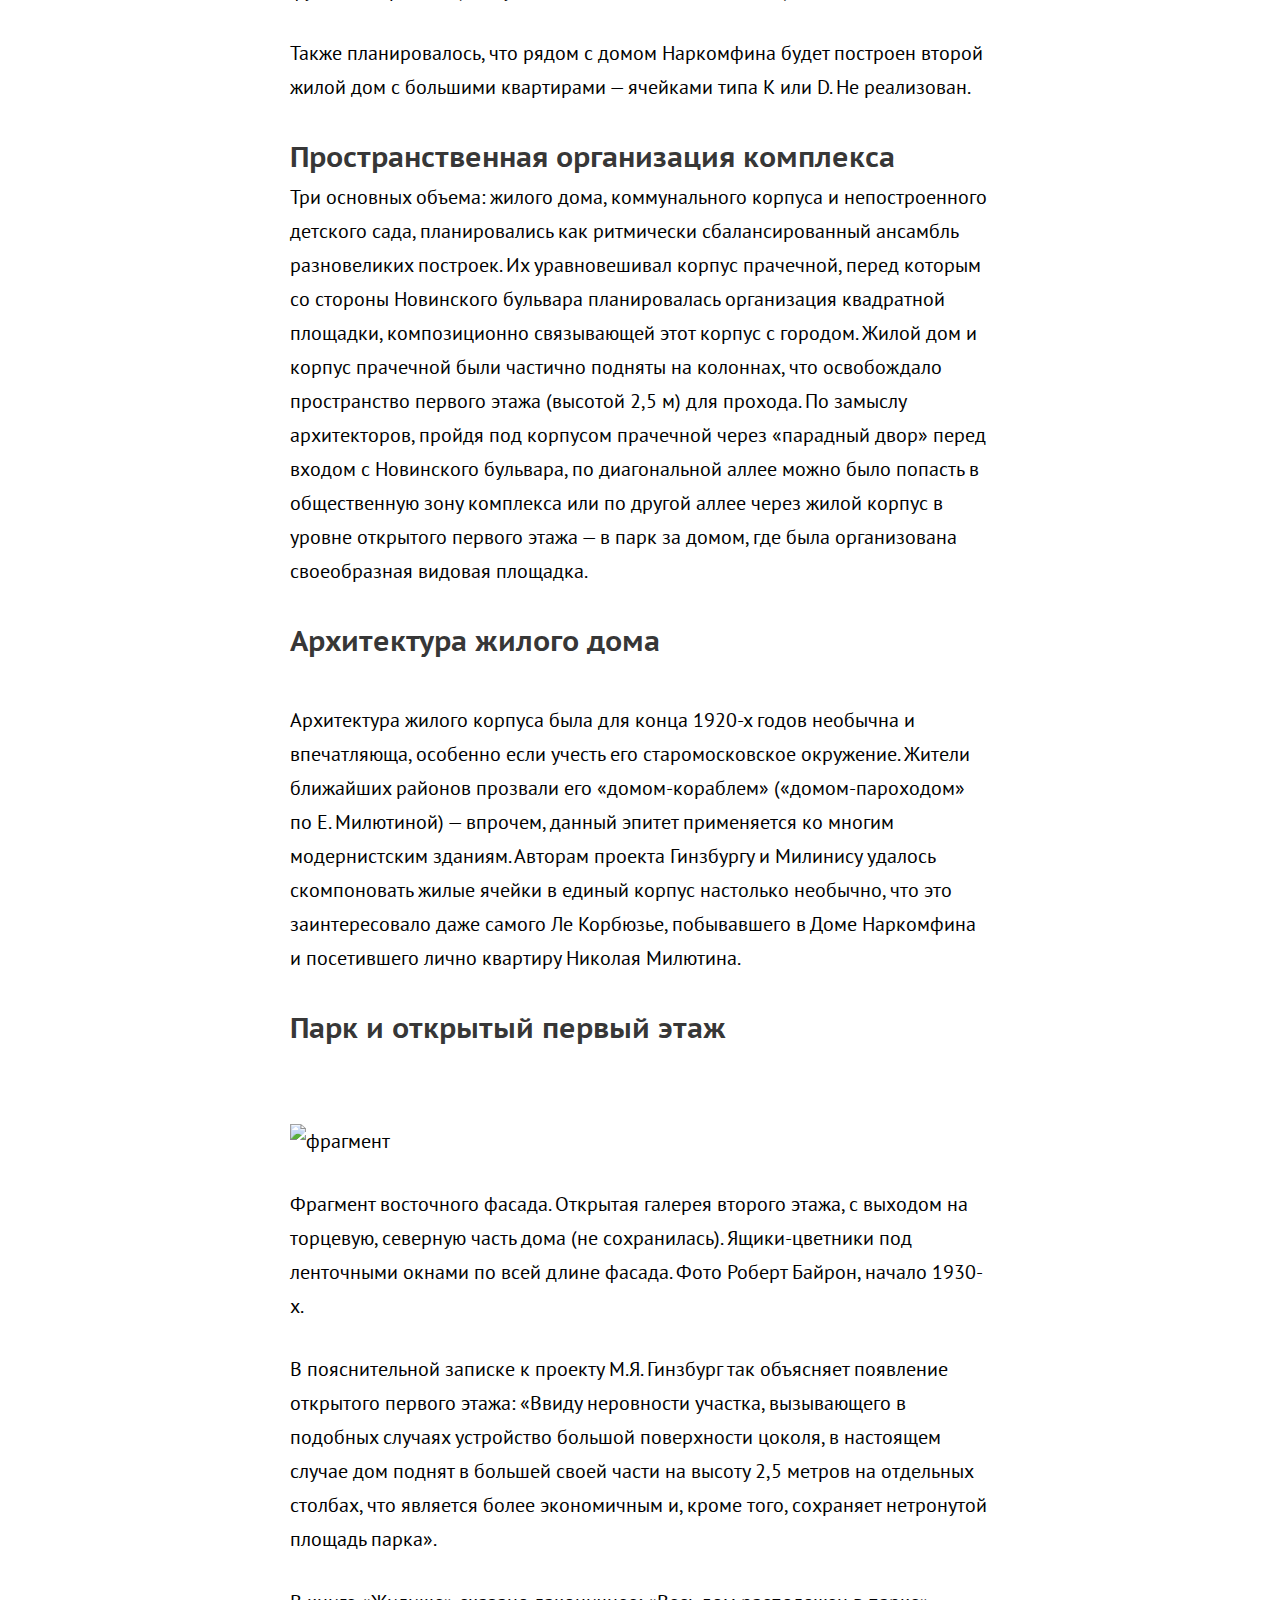
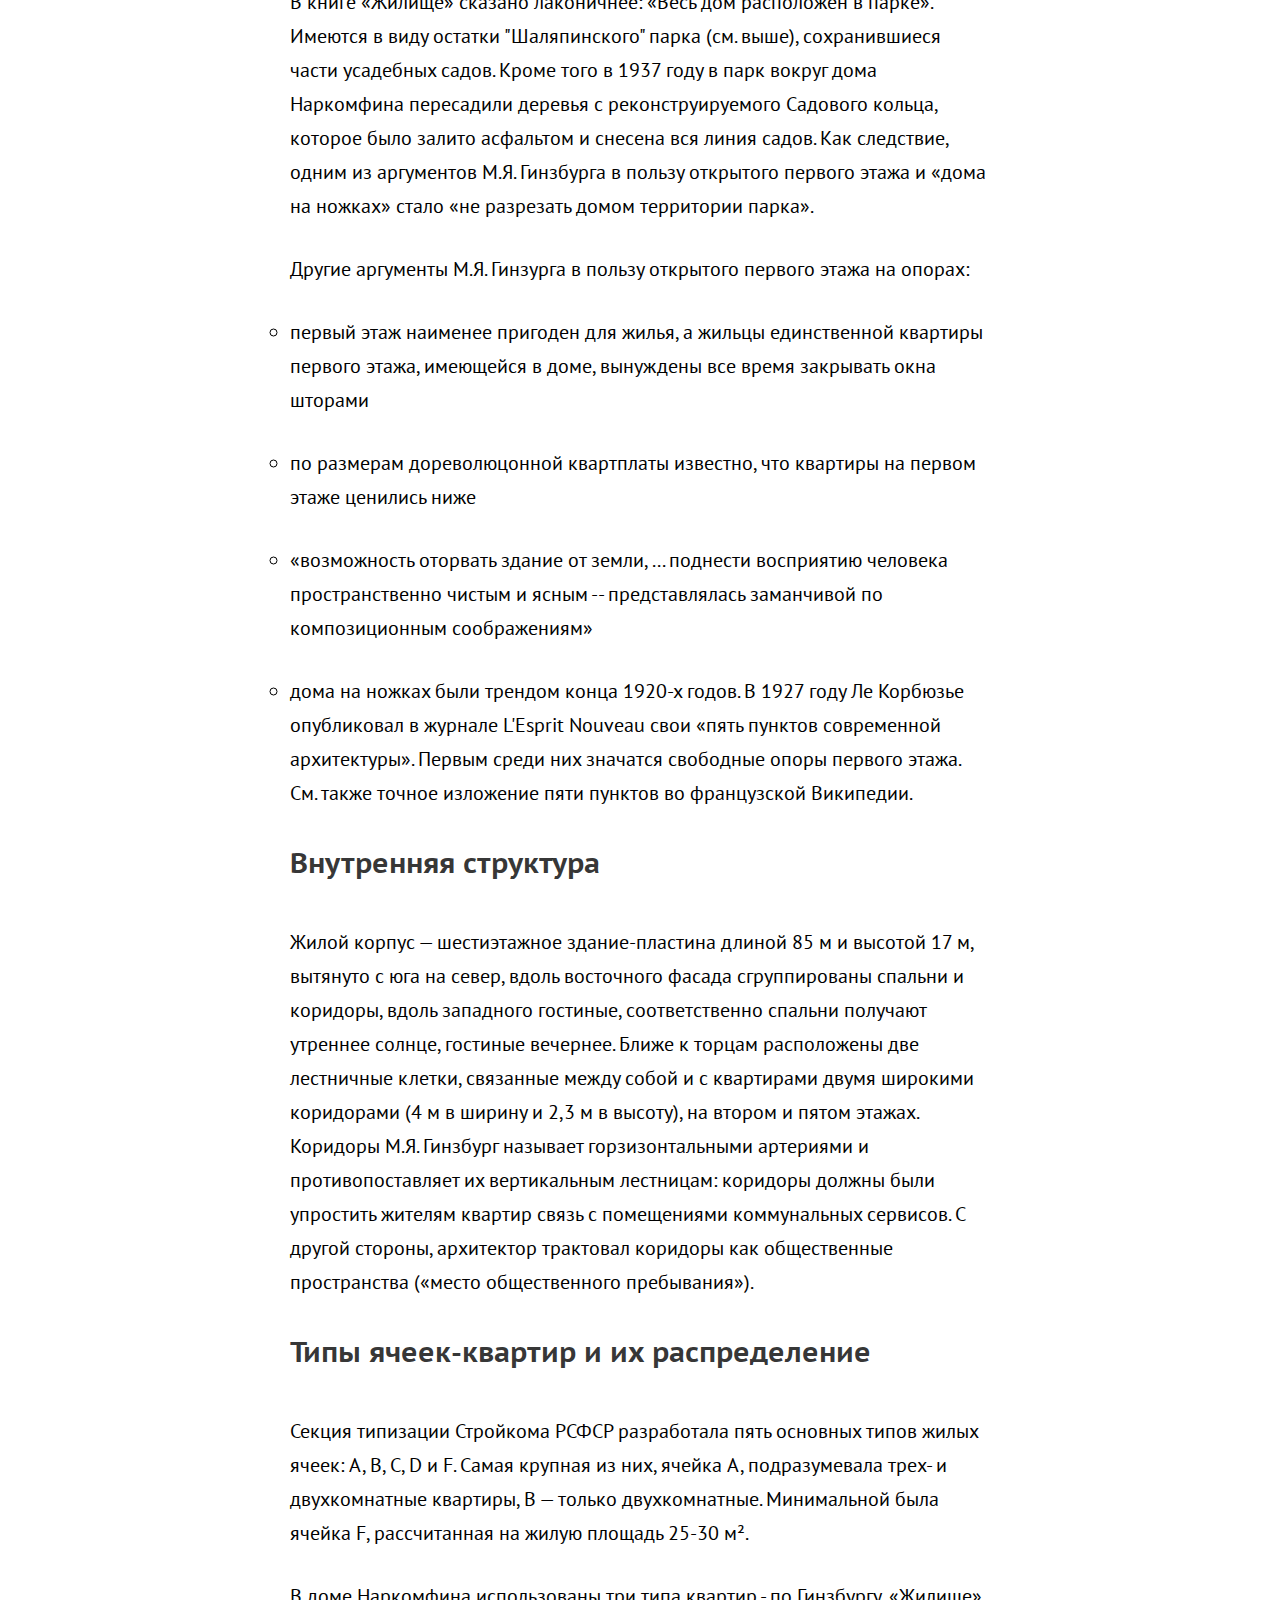
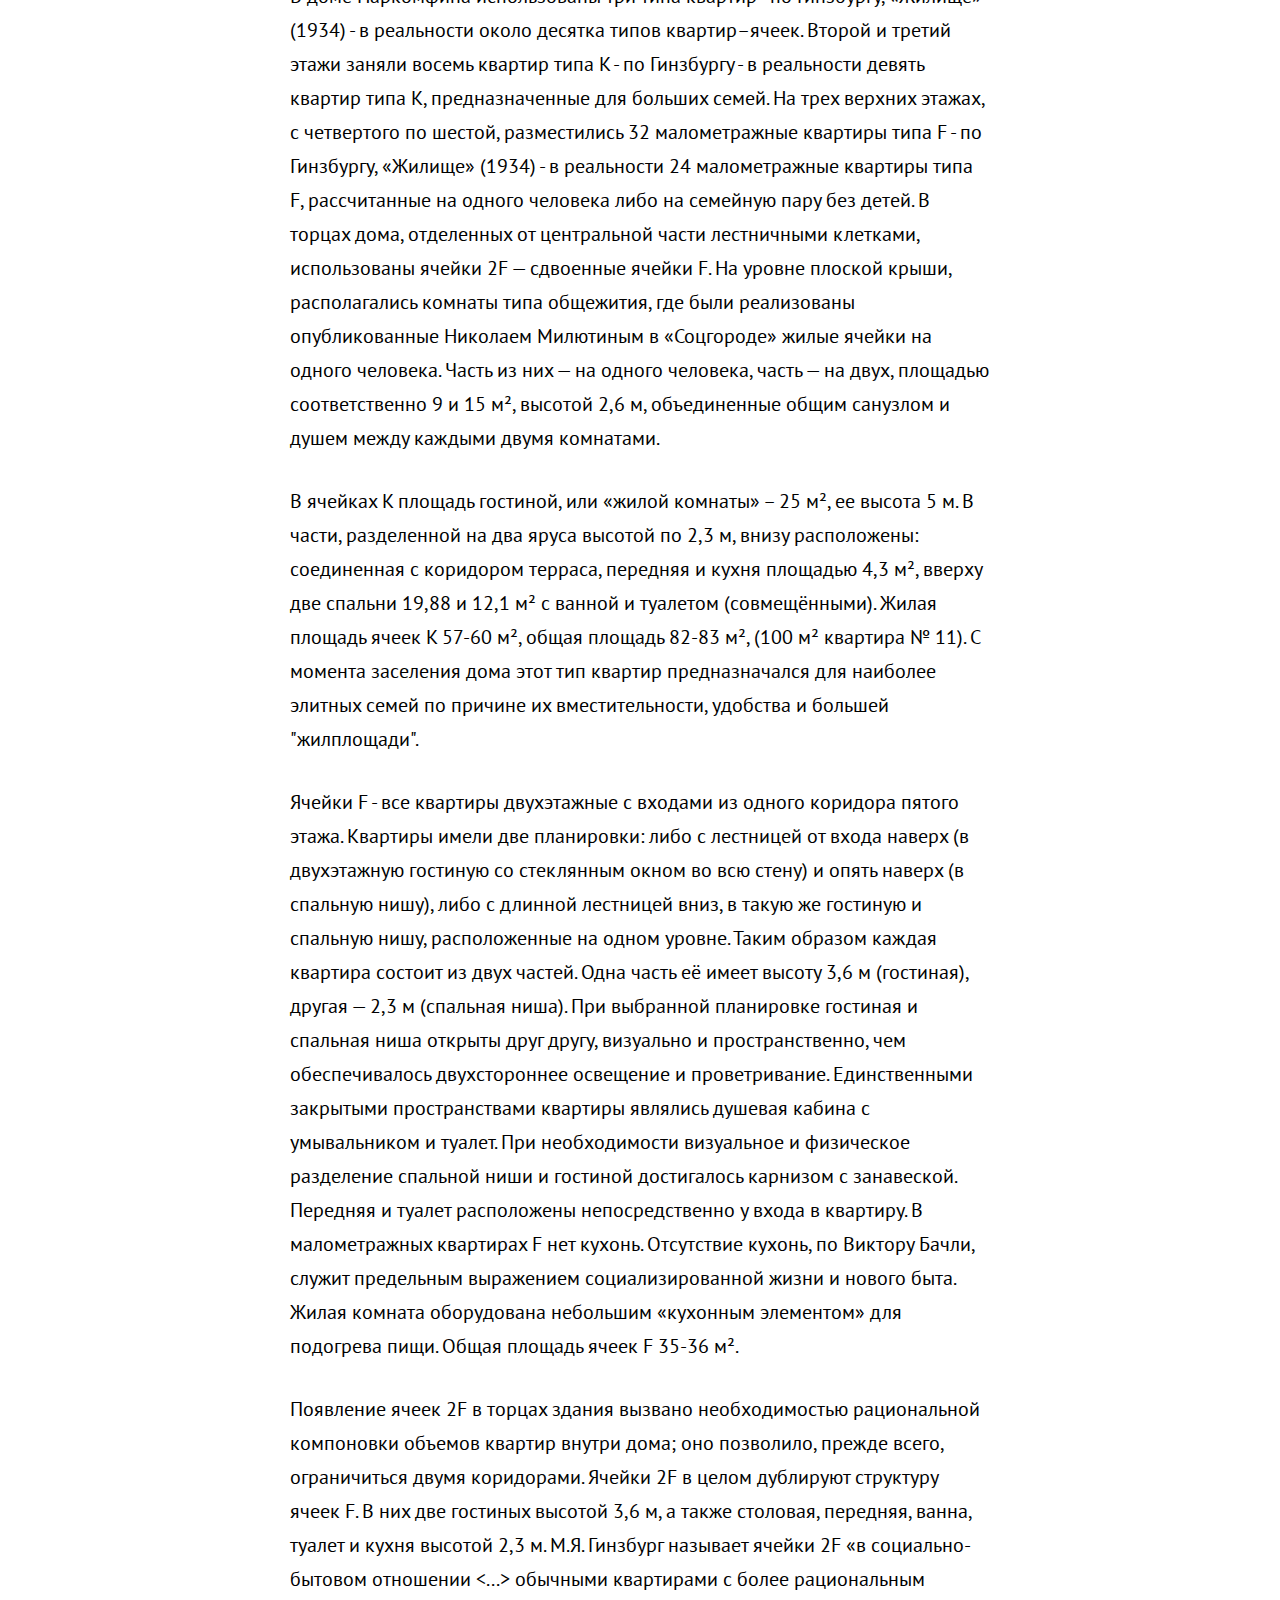
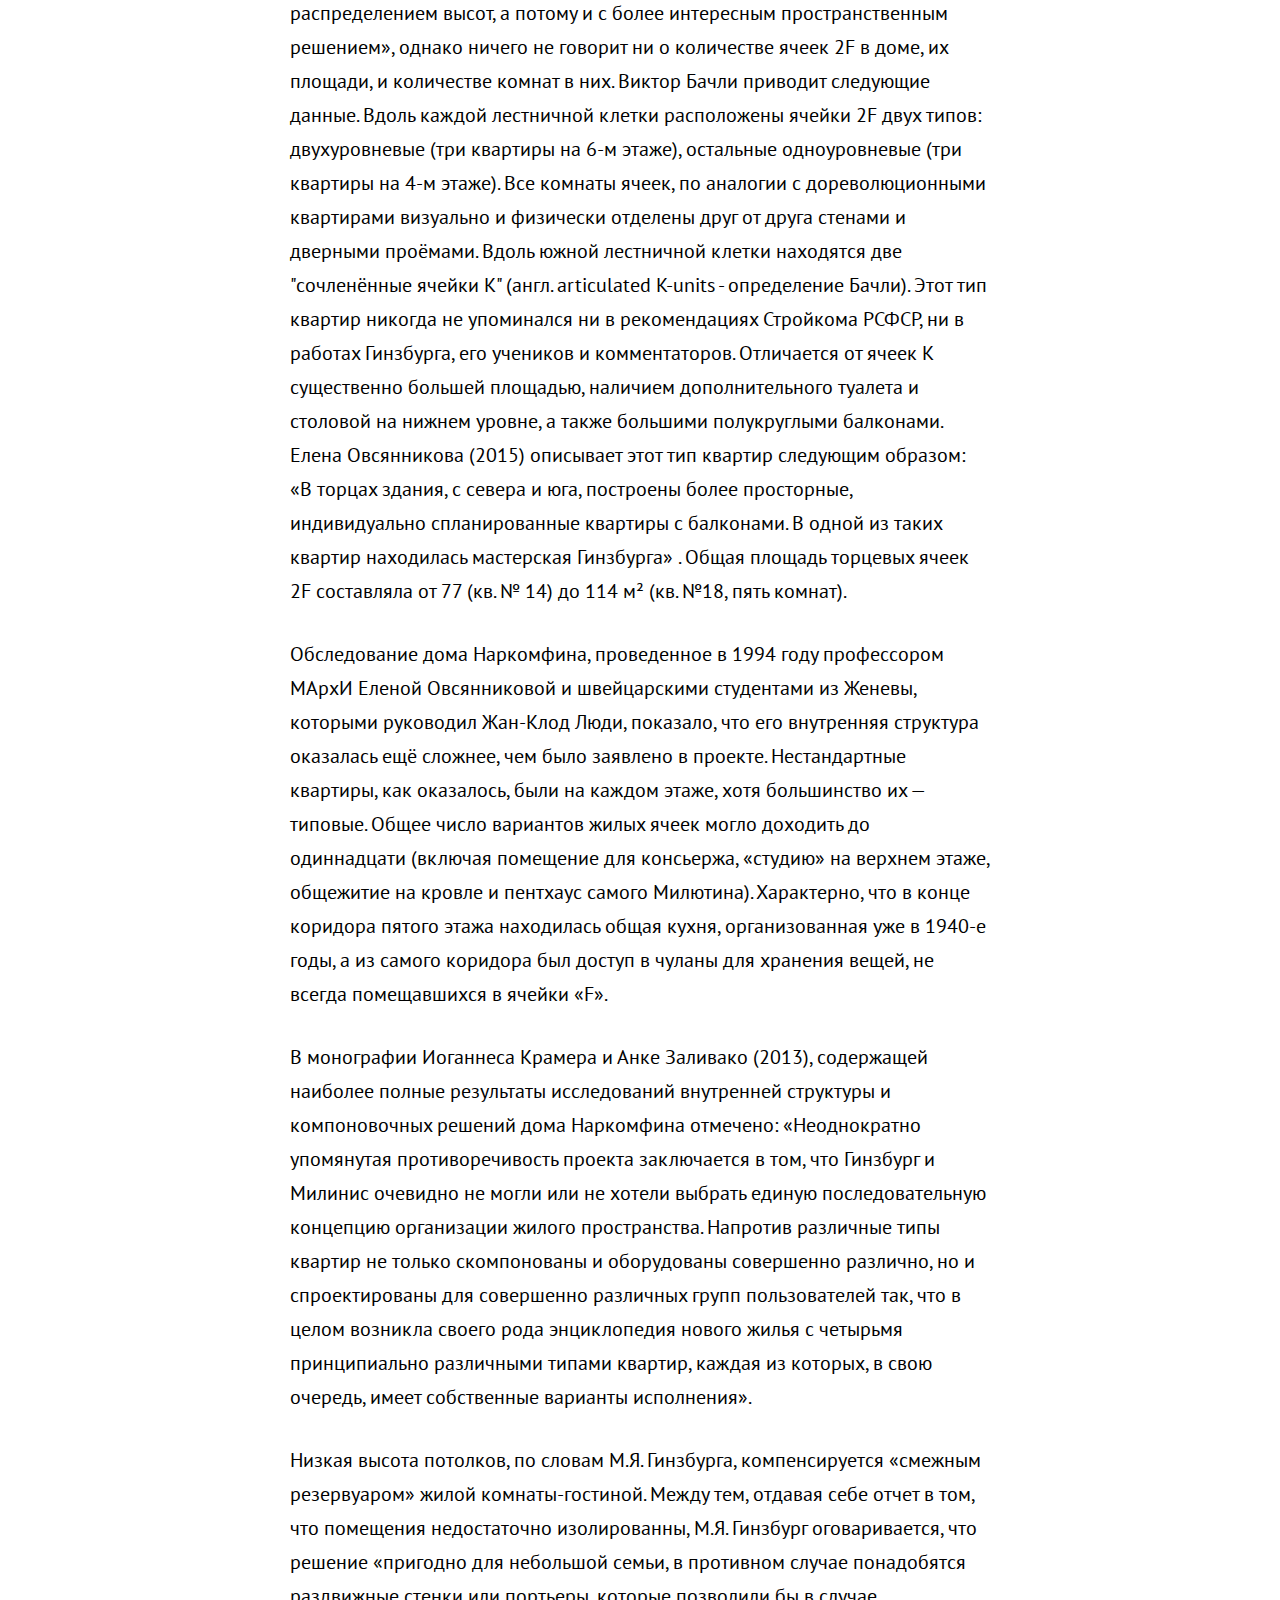
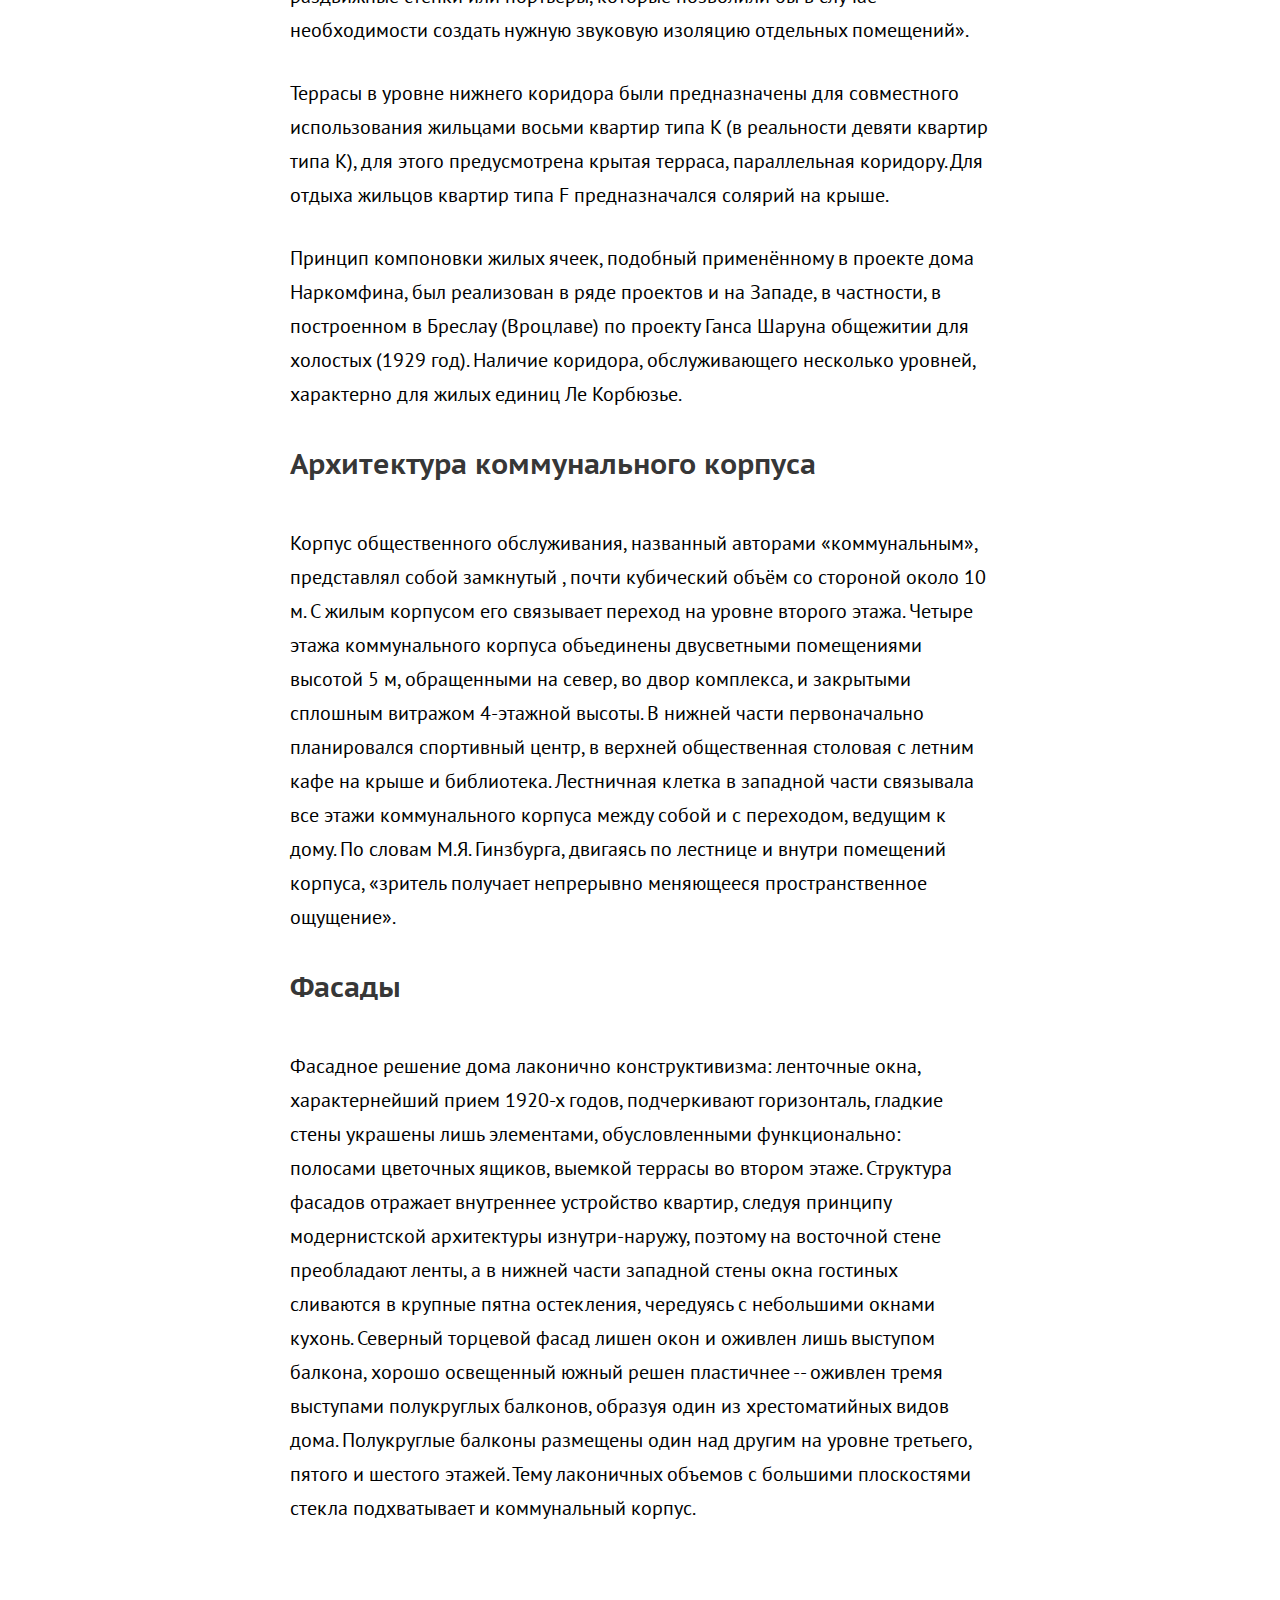
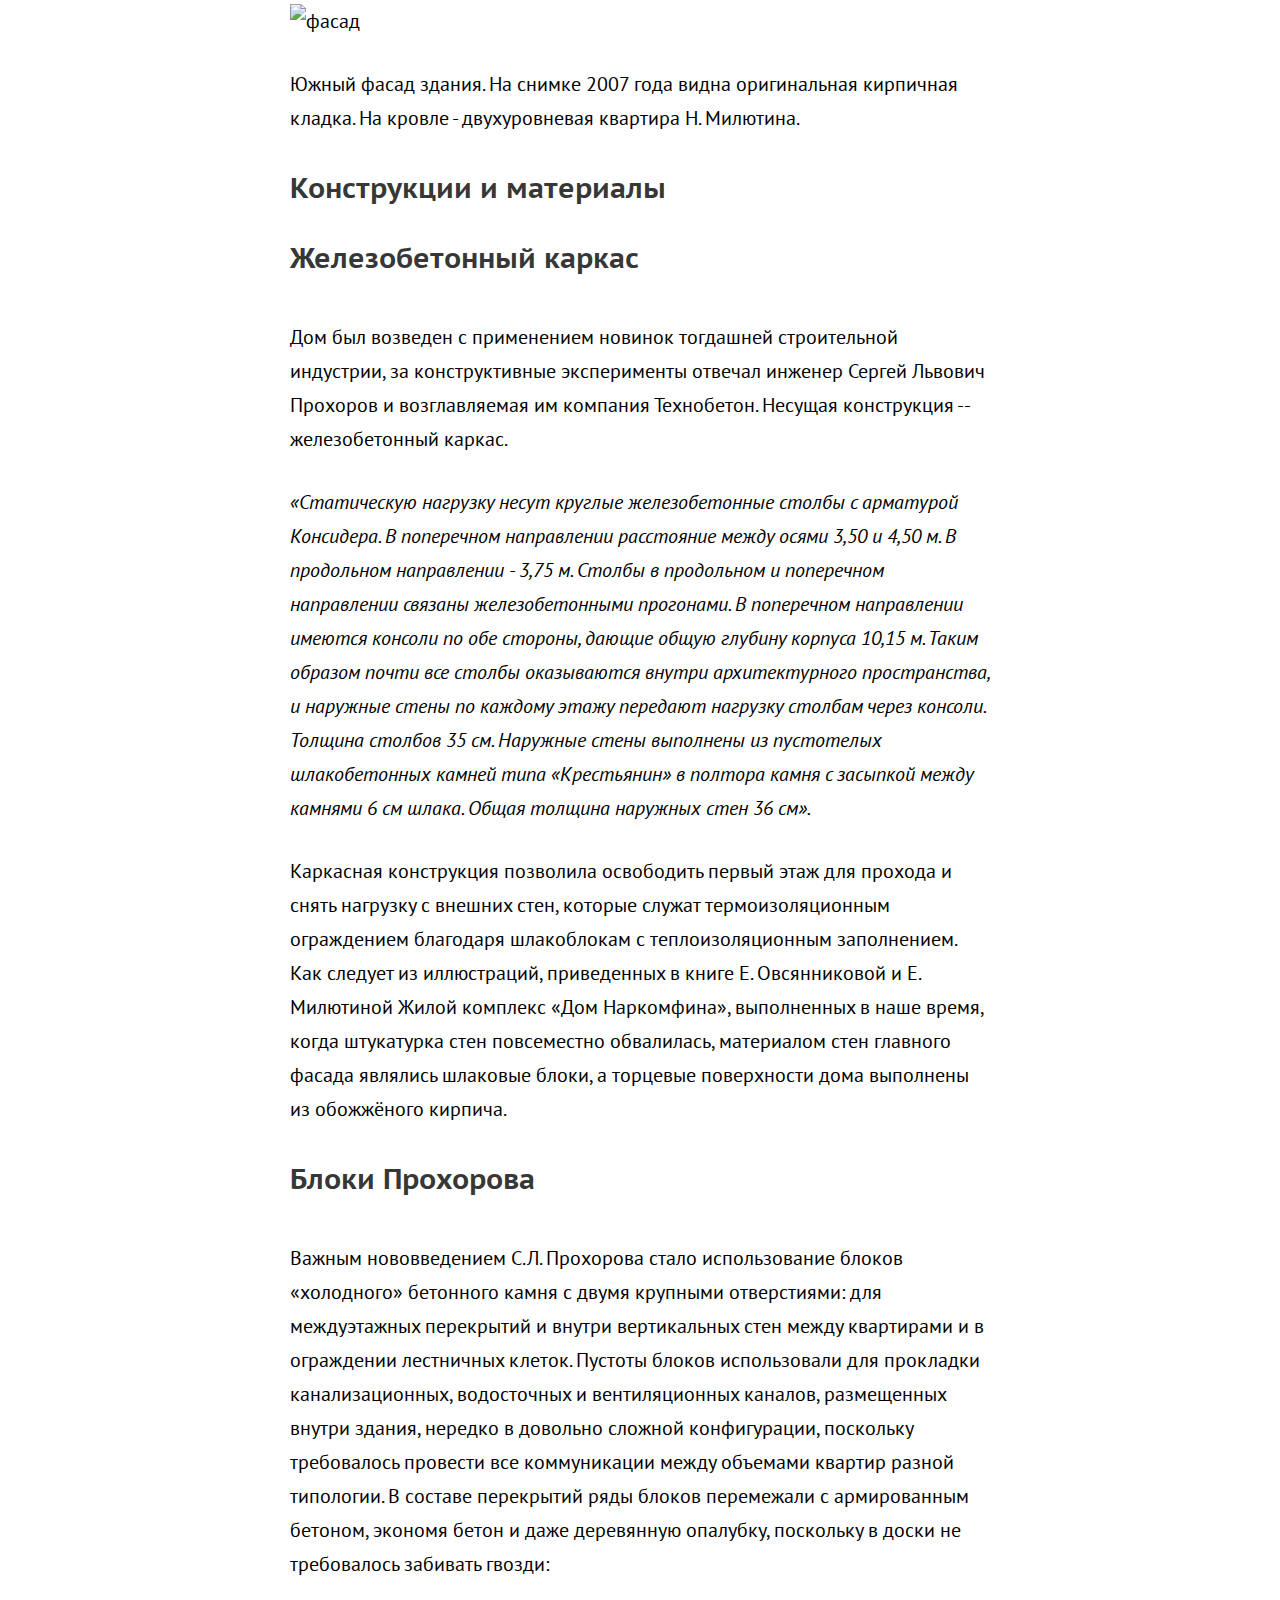
==== commit cbae0ecc: "Update index.html" ====
--- a/index.html
+++ b/index.html
@@ -67,8 +67,9 @@
       </p><p>
       Долгое время находился в аварийном состоянии, был трижды включен в список "100 главных зданий мира, которым грозит уничтожение". В 2017 году началась реставрация по проекту мастерской Алексея Гинзбурга, внука <a href="https://ru.wikipedia.org/wiki/%D0%93%D0%B8%D0%BD%D0%B7%D0%B1%D1%83%D1%80%D0%B3,_%D0%9C%D0%BE%D0%B8%D1%81%D0%B5%D0%B9_%D0%AF%D0%BA%D0%BE%D0%B2%D0%BB%D0%B5%D0%B2%D0%B8%D1%87" target="_blank">М.Я. Гинзбурга</a>.</p>
       <p>
-    <h2 id="s2">История создания</h2><p>
-    Дом Наркомфина, или 2-й дом Совнаркома РСФСР, стал одним из экспериментальных домов, построенных по результатам теоретических исследований Секции типизации Стройкома РСФСР, работавшей в 1928—1929 годы под руководством М. Я. Гинзбурга. Работе секции предшествовал конкурс на «эскизный проект жилого дома трудящихся», проведенный журналом «Современная архитектура» (Гинзбург подал на конкурс проект «Коммунального дома А-1»), выставка проектов конкурса в 1927 году, и строительство дома Госстраха на Малой Бронной (1926—1927, М. Я. Гинзбург и В. Н. Владимиров). И журнал, и конкурс, и работа Секции типизации были проектами ОСА (Объединения современных архитекторов).
+    <h2 id="s2">История создания</h2>
+    <br>
+    <p>Дом Наркомфина, или 2-й дом Совнаркома РСФСР, стал одним из экспериментальных домов, построенных по результатам теоретических исследований Секции типизации Стройкома РСФСР, работавшей в 1928—1929 годы под руководством М. Я. Гинзбурга. Работе секции предшествовал конкурс на «эскизный проект жилого дома трудящихся», проведенный журналом «Современная архитектура» (Гинзбург подал на конкурс проект «Коммунального дома А-1»), выставка проектов конкурса в 1927 году, и строительство дома Госстраха на Малой Бронной (1926—1927, М. Я. Гинзбург и В. Н. Владимиров). И журнал, и конкурс, и работа Секции типизации были проектами ОСА (Объединения современных архитекторов).
   </p>
     <p>
     Работа Секции типизации, подробно описанная М. Я. Гинзбургом в книге «Жилище», началась с анализа типологии "дореволюционного «доходного дома» и состояла в достижении максимально эффективных параметров использования объёма жилого пространства при сохранении его комфортности. Было разработано несколько типов квартир-ячеек, названных буквами от A до F. Результаты исследования секции М. Я. Гинзбург доложил на пленуме Стройкома РСФСР, где было принято постановление, рекомендовавшее несколько жилых ячеек к массовому строительству, а остальные — к опытно-показательному, начиная с 1928 года. Согласно этому постановлению было построено шесть «экспериментальных коммунальных домов переходного типа» в Москве, Свердловске и Саратове, причем в строительстве трех из них участвовал сам М. Я. Гинзбург. С. О. Хан-Магомедов называет дом Наркомата финансов самым интересным из этих шести домов.
@@ -104,7 +105,7 @@
     Рассматривая дом Наркомфина как опытный, М. Я. Гинзбург не считал его типовым и настаивал на том, что создание типовых проектов жилых домов — путь неправильный, ведущий к «однообразию жилой застройки». Гинзбург считал важной «максимальную гибкость» стандартов и разработку таких стандартных элементов, «которые можно было бы всячески комбинировать <…> варьировать типы жилья, используя одни и те же стандартные элементы».
     </p><p>
     <h2>Участок</h2>
-
+<br>
     <p>
     Под строительство дома для работников Наркомата финансов в апреле 1929 года была отведена территория двух усадеб, выходивших на Новинский бульвар — так называемый "Шаляпинский" парк, зеленое пространство за рядом домов XIX в. вдоль Садового кольца, в одном из которых в 1910-1922 годы жил Ф.И. Шаляпин. Территория полого спускается к Пресненскому пруду, который к 1925 году был забран на этом отрезке в трубу. Планы застройки предусматривали полный снос существующих домов и дворов, включая флигели и двор дома Шаляпина, но в итоге ни одно строение при строительстве дома Наркомфина не снесли. Под домом течет река Синичка, заключенная в трубу.
     </p>
@@ -127,6 +128,7 @@
         Три основных объема: жилого дома, коммунального корпуса и непостроенного детского сада, планировались как ритмически сбалансированный ансамбль разновеликих построек. Их уравновешивал корпус прачечной, перед которым со стороны Новинского бульвара планировалась организация квадратной площадки, композиционно связывающей этот корпус с городом. Жилой дом и корпус прачечной были частично подняты на колоннах, что освобождало пространство первого этажа (высотой 2,5 м) для прохода. По замыслу архитекторов, пройдя под корпусом прачечной через «парадный двор» перед входом с Новинского бульвара, по диагональной аллее можно было попасть в общественную зону комплекса или по другой аллее через жилой корпус в уровне открытого первого этажа — в парк за домом, где была организована своеобразная видовая площадка.
         </p>
       <h3 id="s7">Архитектура жилого дома</h3>
+      <br>
         <p>Архитектура жилого корпуса была для конца 1920-х годов необычна и впечатляюща, особенно если учесть его старомосковское окружение. Жители ближайших районов прозвали его «домом-кораблем» («домом-пароходом» по Е. Милютиной) — впрочем, данный эпитет применяется ко многим модернистским зданиям. Авторам проекта Гинзбургу и Милинису удалось скомпоновать жилые ячейки в единый корпус настолько необычно, что это заинтересовало даже самого Ле Корбюзье, побывавшего в Доме Наркомфина и посетившего лично квартиру Николая Милютина.</p>
       <h3 id="s8">Парк и открытый первый этаж</h3>
       <p>
@@ -147,9 +149,11 @@
         </ul>
       </p>
       <h3 id="s9">Внутренняя структура</h3>
+      <br>
       <p>Жилой корпус — шестиэтажное здание-пластина длиной 85 м и высотой 17 м, вытянуто с юга на север, вдоль восточного фасада сгруппированы спальни и коридоры, вдоль западного гостиные, соответственно спальни получают утреннее солнце, гостиные вечернее. Ближе к торцам расположены две лестничные клетки, связанные между собой и с квартирами двумя широкими коридорами (4 м в ширину и 2,3 м в высоту), на втором и пятом этажах. Коридоры М.Я. Гинзбург называет горзизонтальными артериями и противопоставляет их вертикальным лестницам: коридоры должны были упростить жителям квартир связь с помещениями коммунальных сервисов. С другой стороны, архитектор трактовал коридоры как общественные пространства («место общественного пребывания»).
         </p>
       <h3 id="s10">Типы ячеек-квартир и их распределение</h3>
+      <br>
       <p>Секция типизации Стройкома РСФСР разработала пять основных типов жилых ячеек: A, B, C, D и F. Самая крупная из них, ячейка A, подразумевала трех- и двухкомнатные квартиры, B — только двухкомнатные. Минимальной была ячейка F, рассчитанная на жилую площадь 25-30 м².
       </p><p>
       В доме Наркомфина использованы три типа квартир - по Гинзбургу, «Жилище» (1934) - в реальности около десятка типов квартир–ячеек. Второй и третий этажи заняли восемь квартир типа K - по Гинзбургу - в реальности девять квартир типа K, предназначенные для больших семей. На трех верхних этажах, с четвертого по шестой, разместились 32 малометражные квартиры типа F - по Гинзбургу, «Жилище» (1934) - в реальности 24 малометражные квартиры типа F, рассчитанные на одного человека либо на семейную пару без детей. В торцах дома, отделенных от центральной части лестничными клетками, использованы ячейки 2F — сдвоенные ячейки F. На уровне плоской крыши, располагались <strong>комнаты типа общежития</strong>, где были реализованы опубликованные Николаем Милютиным в «Соцгороде» жилые ячейки на одного человека. Часть из них — на одного человека, часть — на двух, площадью соответственно 9 и 15 м², высотой 2,6 м, объединенные общим санузлом и душем между каждыми двумя комнатами.
@@ -170,9 +174,11 @@
       </p><p>
       Принцип компоновки жилых ячеек, подобный применённому в проекте дома Наркомфина, был реализован в ряде проектов и на Западе, в частности, в построенном в Бреслау (Вроцлаве) по проекту Ганса Шаруна общежитии для холостых (1929 год). Наличие коридора, обслуживающего несколько уровней, характерно для жилых единиц Ле Корбюзье.
       <h3 id="s11">Архитектура коммунального корпуса</h3>
+      <br>
       <p>Корпус общественного обслуживания, названный авторами «коммунальным», представлял собой замкнутый , почти кубический объём со стороной около 10 м. С жилым корпусом его связывает переход на уровне второго этажа. Четыре этажа коммунального корпуса объединены двусветными помещениями высотой 5 м, обращенными на север, во двор комплекса, и закрытыми сплошным витражом 4-этажной высоты. В нижней части первоначально планировался спортивный центр, в верхней общественная столовая с летним кафе на крыше и библиотека. Лестничная клетка в западной части связывала все этажи коммунального корпуса между собой и с переходом, ведущим к дому. По словам М.Я. Гинзбурга, двигаясь по лестнице и внутри помещений корпуса, «зритель получает непрерывно меняющееся пространственное ощущение».
         </p>
       <h3 id="s12">Фасады</h3>
+      <br>
       <p>Фасадное решение дома лаконично конструктивизма: ленточные окна, характернейший прием 1920-х годов, подчеркивают горизонталь, гладкие стены украшены лишь элементами, обусловленными функционально: полосами цветочных ящиков, выемкой террасы во втором этаже. Структура фасадов отражает внутреннее устройство квартир, следуя принципу модернистской архитектуры изнутри-наружу, поэтому на восточной стене преобладают ленты, а в нижней части западной стены окна гостиных сливаются в крупные пятна остекления, чередуясь с небольшими окнами кухонь. Северный торцевой фасад лишен окон и оживлен лишь выступом балкона, хорошо освещенный южный решен пластичнее -- оживлен тремя выступами полукруглых балконов, образуя один из хрестоматийных видов дома. Полукруглые балконы размещены один над другим на уровне третьего, пятого и шестого этажей. Тему лаконичных объемов с большими плоскостями стекла подхватывает и коммунальный корпус.
       </p><p>
           <img src="https://upload.wikimedia.org/wikipedia/commons/thumb/3/30/Narkomfin_Building_Moscow_2007_03.jpg/450px-Narkomfin_Building_Moscow_2007_03.jpg" alt="фасад">
@@ -180,6 +186,7 @@
         </p>
       <h3 id="s13">Конструкции и материалы</h3>
       <h3>Железобетонный каркас</h3>
+      <br>
       <p>Дом был возведен с применением новинок тогдашней строительной индустрии, за конструктивные эксперименты отвечал инженер Сергей Львович Прохоров и возглавляемая им компания Технобетон. Несущая конструкция -- железобетонный каркас.
       </p><p>
         <blockquote>
@@ -190,6 +197,7 @@
         Каркасная конструкция позволила освободить первый этаж для прохода и снять нагрузку с внешних стен, которые служат термоизоляционным ограждением благодаря шлакоблокам с теплоизоляционным заполнением. Как следует из иллюстраций, приведенных в книге Е. Овсянниковой и Е. Милютиной Жилой комплекс «Дом Наркомфина», выполненных в наше время, когда штукатурка стен повсеместно обвалилась, материалом стен главного фасада являлись шлаковые блоки, а торцевые поверхности дома выполнены из обожжёного кирпича.
       </p>
       <h3>Блоки Прохорова</h3>
+      <br>
       <p>Важным нововведением С.Л. Прохорова стало использование блоков «холодного» бетонного камня с двумя крупными отверстиями: для междуэтажных перекрытий и внутри вертикальных стен между квартирами и в ограждении лестничных клеток. Пустоты блоков использовали для прокладки канализационных, водосточных и вентиляционных каналов, размещенных внутри здания, нередко в довольно сложной конфигурации, поскольку требовалось провести все коммуникации между объемами квартир разной типологии. В составе перекрытий ряды блоков перемежали с армированным бетоном, экономя бетон и даже деревянную опалубку, поскольку в доски не требовалось забивать гвозди:
       </p>
       <p>
@@ -201,6 +209,7 @@
       «Холодные» блоки с двумя отверстиями М.Я. Гинзбург называет «обычными для немецкого бетонного строительства» (действительно, они известны, в частности, в практике Баухауса). С.Л. Прохоров организовал производство похожих блоков в крупными отверстиями прямо на стройплощадке дома Наркомфина с использованием станков для производства блоков «Крестьянин», куда подкладывались деревянные вкладыши для изготовления отверстий. Впоследствии они получили название «блоков Прохорова».
       </p>
       <h3>Другие экспериментальные материалы</h3>
+      <br>
       <p>Пол в квартирах был выполнен из 2-сантиметрового двухслойного ксилолита (древесный камень, в основе стружка, типологически материал подобен ДСП). Ксилолит укладывали по бетонной плите основания. Во внутриквартирных перегородках использовался фибролит и блоки «Крестьянин» в 1/2 блока; толщина перегородок 5 см (звукоизоляция в современном понимании в доме Наркомфина отсутствовала; ее планируется добавить при реставрации дома в 2017-2019 гг.). Для утепления железобетонных балок в местах их выхода на фасад (т.е. достаточно редко) использовался т.н. камышит, теплоизоляционный материал из сухой спрессованной травы.
       </p><p>
         Плоская гольццементная кровля дома утеплена шлаком и снабжена водостоками, проведенными в теле дома. Технологические решения кровли с теплоизоляцией «торфоплитами» из прессованного торфа и гидроизоляцией битумом следовали схеме, разработанной ведущим германским специалистом по плоским крышам Эрнстом Маем.
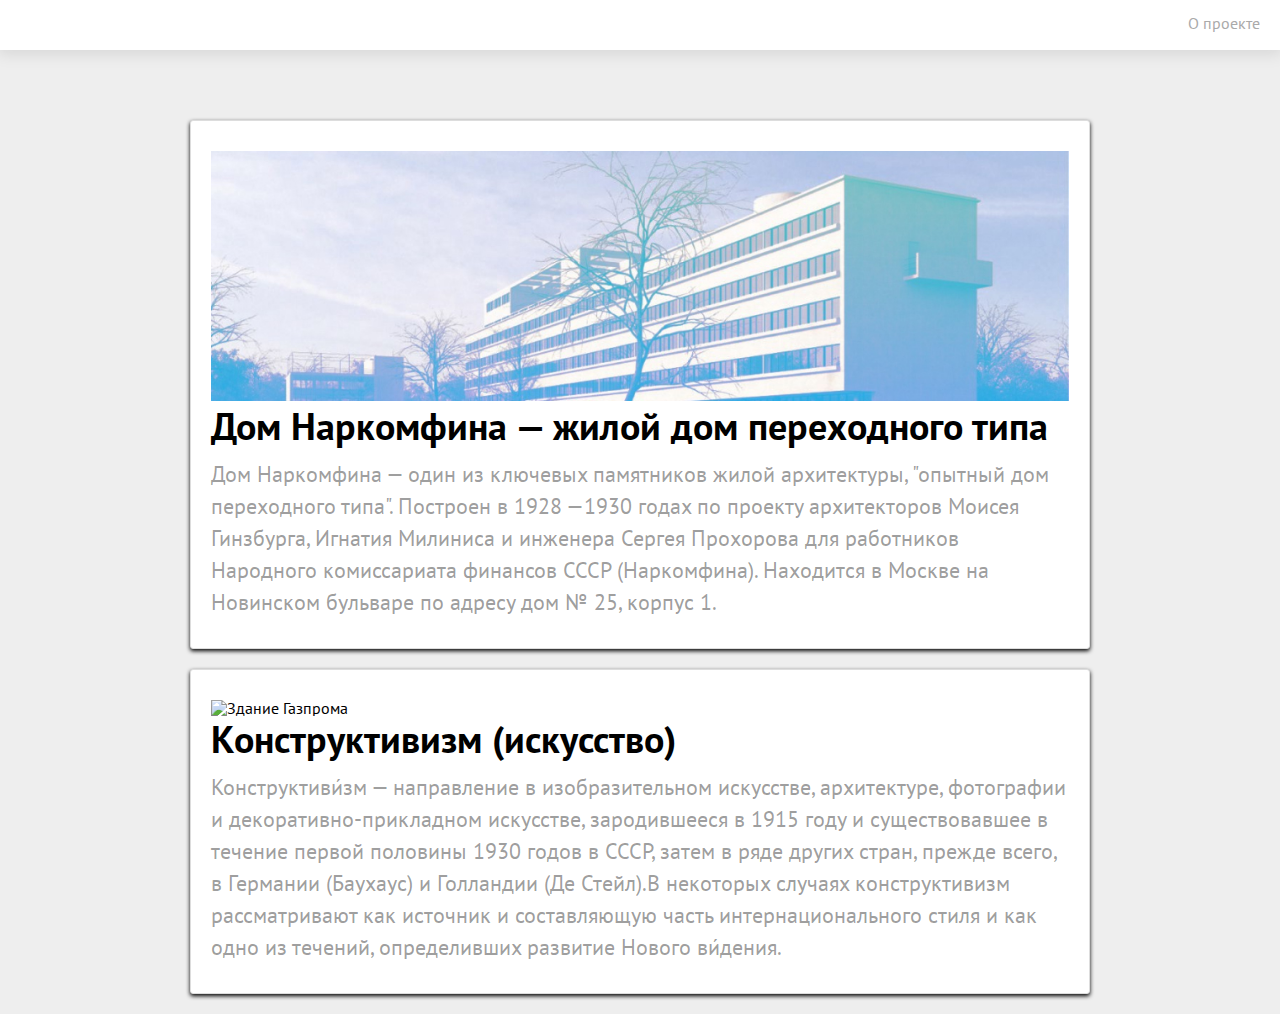
==== commit f3ceccbe: "Update index.html" ====
--- a/index.html
+++ b/index.html
@@ -2,393 +2,40 @@
 <html lang="en" dir="ltr">
   <head>
     <meta name="viewport" content="width=device-width">
-    <meta charset="utf-8">
-    <!-- <meta name="keywords" content="">
-    <meta name="description" content=""> -->
+    <meta property="og:type" content="article">
+<meta property="og:url" content="postsovietrepost.github.io">
+<meta property="og:title" content="Wikimedium">
+<meta property="og:description" content="Учебный проект по HTML">
+<meta property="og:image" content="https://postsovietrepost.github.io/wikipedium-1/images/narkomfin%201.jpg">
     <link rel="icon" type="image/x-icon" href="images/favicon.ico"/>
     <link rel="icon" type="image/png" href="images/favicon.png"/>
-    <link rel="stylesheet" href="stylesheets/style.css">
-    <script src="javascripts/jquery-3.5.1.js" charset="utf-8"></script>
-    <script type="text/javascript">
-    $(function() {
-      $('.sidebar a').each(function() {
-        $(this).on('click', function(e) {
-          e.preventDefault();
-          var scrollTo = $(this).attr('href');
-          var whitespace = scrollTo == '#s1' ? 70 : 30;
-          $('html,body').animate({
-            scrollTop: $(scrollTo).offset().top - whitespace
-          }, 300);
-        });
-      });
-      });
-    </script>
-    <title>Дом Наркомфина</title>
+    <meta charset="utf-8">
+      <link rel="stylesheet" href="stylesheets/style.css">
+
+    <title>Wikimedium</title>
+    <style media="screen">
+      body {
+        background: #eee;
+      }
+    </style>
   </head>
   <body>
     <div class="menubar">
       <a href="index.html"> <img src="images/logo.svg" alt=""> </a>
       <a href="about.html">О проекте</a>
     </div>
-    <nav class="sidebar">
-      <ul>
-      <p><a href="#s1">Дом Наркомфина</a></p>
-        <li><a href="#s2">История создания</a></li>
-        <li><a href="#s3">Идеология</a></li>
-        <li><a href="#s4">Архитектура</a></li>
-            <ul>
-              <li><a href="#s5">Состав жилого комплекса</a></li>
-              <li><a href="#s6">Пространственная организация комплекса</a></li>
-              <li><a href="#s7">Архитектура жилого дома</a></li>
-              <li><a href="#s8">Парк и открытый первый этаж</a></li>
-              <li><a href="#s9">Внутренняя структура</a></li>
-              <li><a href="#s10">Типы ячеек-квартир и их распределение</a></li>
-              <li><a href="#s11">Архитектура коммунального корпуса</a></li>
-              <li><a href="#s14">Интерьеры</a></li>
-            </ul>
-        <li><a href="#s15">Критика проекта</a></li>
-            <ul>
-              <li><a href="#s16">С технической стороны</a></li>
-              <li><a href="#s17">С бытовой стороны</a></li>
-            </ul>
-        <li><a href="#s18">История эксплуатации и проект реставрации</a></li>
-        <li><a href="#s19">Значение проекта в исторической перспективе</a></li>
-        <li><a href="#s20">Реальная жизнь в доме Наркомфина</a></li>
-        <li><a href="#s21">Известные жители</a></li>
-      </ul>
-    </nav>
-    <article>
-    <h1 id="s1">Дом Наркомфина — жилой дом переходного типа</h1>
-    <p><strong> Дом Наркомфина </strong> — один из ключевых памятников жилой архитектуры <a href="architecture.html" target="_blank"> конструктивизма</a>, "опытный дом переходного типа". Построен в <a href="https://ru.wikipedia.org/wiki/1928_%D0%B3%D0%BE%D0%B4" target="_blank">1928</a>—
-      <a href="https://ru.wikipedia.org/wiki/1930_%D0%B3%D0%BE%D0%B4" target="_blank">1930</a> годах по проекту архитекторов <a href="https://ru.wikipedia.org/wiki/%D0%93%D0%B8%D0%BD%D0%B7%D0%B1%D1%83%D1%80%D0%B3,_%D0%9C%D0%BE%D0%B8%D1%81%D0%B5%D0%B9_%D0%AF%D0%BA%D0%BE%D0%B2%D0%BB%D0%B5%D0%B2%D0%B8%D1%87" target="_blank">Моисея Гинзбурга</a>, <a href="https://ru.wikipedia.org/wiki/%D0%9C%D0%B8%D0%BB%D0%B8%D0%BD%D0%B8%D1%81,_%D0%98%D0%B3%D0%BD%D0%B0%D1%82%D0%B8%D0%B9_%D0%A4%D1%80%D0%B0%D0%BD%D1%86%D0%B5%D0%B2%D0%B8%D1%87" target="_blank">Игнатия Милиниса</a> и инженера <a href="https://ru.wikipedia.org/wiki/%D0%9F%D1%80%D0%BE%D1%85%D0%BE%D1%80%D0%BE%D0%B2,_%D0%A1%D0%B5%D1%80%D0%B3%D0%B5%D0%B9_%D0%9B%D1%8C%D0%B2%D0%BE%D0%B2%D0%B8%D1%87" target="_blank">Сергея Прохорова</a> для работников
-      <a href="https://ru.wikipedia.org/wiki/%D0%9D%D0%B0%D1%80%D0%BE%D0%B4%D0%BD%D1%8B%D0%B9_%D0%BA%D0%BE%D0%BC%D0%B8%D1%81%D1%81%D0%B0%D1%80%D0%B8%D0%B0%D1%82_%D1%84%D0%B8%D0%BD%D0%B0%D0%BD%D1%81%D0%BE%D0%B2_%D0%A1%D0%A1%D0%A1%D0%A0" target="_blank"> Народного комиссариата финансов СССР </a> (Наркомфина). Находится в Москве на <a href="https://ru.wikipedia.org/wiki/%D0%9D%D0%BE%D0%B2%D0%B8%D0%BD%D1%81%D0%BA%D0%B8%D0%B9_%D0%B1%D1%83%D0%BB%D1%8C%D0%B2%D0%B0%D1%80" target="_blank">Новинском бульваре</a> по адресу дом № 25, корпус 1.</p>
-      <p>
-      <img src="images/narkomfin 1.jpg" alt="Наркомфин">
-      </p><p>
-      Долгое время находился в аварийном состоянии, был трижды включен в список "100 главных зданий мира, которым грозит уничтожение". В 2017 году началась реставрация по проекту мастерской Алексея Гинзбурга, внука <a href="https://ru.wikipedia.org/wiki/%D0%93%D0%B8%D0%BD%D0%B7%D0%B1%D1%83%D1%80%D0%B3,_%D0%9C%D0%BE%D0%B8%D1%81%D0%B5%D0%B9_%D0%AF%D0%BA%D0%BE%D0%B2%D0%BB%D0%B5%D0%B2%D0%B8%D1%87" target="_blank">М.Я. Гинзбурга</a>.</p>
-      <p>
-    <h2 id="s2">История создания</h2>
-    <br>
-    <p>Дом Наркомфина, или 2-й дом Совнаркома РСФСР, стал одним из экспериментальных домов, построенных по результатам теоретических исследований Секции типизации Стройкома РСФСР, работавшей в 1928—1929 годы под руководством М. Я. Гинзбурга. Работе секции предшествовал конкурс на «эскизный проект жилого дома трудящихся», проведенный журналом «Современная архитектура» (Гинзбург подал на конкурс проект «Коммунального дома А-1»), выставка проектов конкурса в 1927 году, и строительство дома Госстраха на Малой Бронной (1926—1927, М. Я. Гинзбург и В. Н. Владимиров). И журнал, и конкурс, и работа Секции типизации были проектами ОСА (Объединения современных архитекторов).
-  </p>
-    <p>
-    Работа Секции типизации, подробно описанная М. Я. Гинзбургом в книге «Жилище», началась с анализа типологии "дореволюционного «доходного дома» и состояла в достижении максимально эффективных параметров использования объёма жилого пространства при сохранении его комфортности. Было разработано несколько типов квартир-ячеек, названных буквами от A до F. Результаты исследования секции М. Я. Гинзбург доложил на пленуме Стройкома РСФСР, где было принято постановление, рекомендовавшее несколько жилых ячеек к массовому строительству, а остальные — к опытно-показательному, начиная с 1928 года. Согласно этому постановлению было построено шесть «экспериментальных коммунальных домов переходного типа» в Москве, Свердловске и Саратове, причем в строительстве трех из них участвовал сам М. Я. Гинзбург. С. О. Хан-Магомедов называет дом Наркомата финансов самым интересным из этих шести домов.
-    </p>
-    <p>
-    Определённую роль в формулировании и решении проблемы создания жилого дома нового типа на примере дома Наркомата финансов сыграл Николай Милютин, известный как автор схем социалистического расселения и градостроительных концепций соцгорода, который в указанные годы (1924—1929) исполнял обязанности наркома финансов РСФСР и выступал в качестве заказчика жилого комплекса. По теории Милютина, отражавшей правительственную установку, «значительное повышение жизненного уровня рабочих и развитие обобществлённых форм обслуживания бытовых нужд трудящихся (общественное питание, ясли, детские сады, клубы и т. п.) постепенно уничтожают значение семьи как хозяйственного соединения. Этот процесс неизбежно приведёт, в конечном счёте, к полной переделке семейных форм общежития. <…> Задача раскрепощения женщины от мелкого домашнего хозяйства и вовлечение её в произодство заставляет нас ставить вопрос о всемерном содействии этому процессу».
-    </p><p>
-    Сметная стоимость строительства составила 10 млн рублей. Строительство жилого корпуса осуществлялось под наблюдением комиссии, возглавляемой Н. А. Милютиным. Коммунальный корпус и корпус прачечной строились без утвержденных чертежей.
-    </p><p>
-    <h3 id="s3">Идеология</h3>
-    <p>
-    <img src="https://upload.wikimedia.org/wikipedia/commons/7/70/Moisei_Ginzburg.jpg" alt="Архитектор Моисей Гинзбург"> <br>
-    Архитектор Моисей Гинзбург. Фото М. С. Наппельбаума (1930-е годы)</p>
-    <p>
-    Идеи, связанные с планировочной и объемной структурой, также как и с функциональным наполнением дома, изложены в книге М. Я. Гинзбурга «Жилище», где работе Секции типизации посвящена одна глава, а дому Наркомфина — три главы; идеология дома также была озвучена М. Я. Гинзбургом на пленуме Стройкома. Согласно М. Я. Гинзбургу, анализ типов жилья в доходном доме показывает, что его «экономический эффект» был более высоким, чем «массовое жилищное строительство Москвы первых лет после революции» (т. н. моссоветское строительство).</p>
-    <p>
-    Работа Секции типизации шла по пути «урезывания и уплотнения обслуживающих площадей» взятой за прототип типологии доходного дома: вначале удалили вторые лестницы и комнаты домработниц, затем оптимизировали коридоры, передние, ванные комнаты и кухни, сохраняя объём и высоту жилых помещений и урезая как площадь, так и высоту подсобных. Приведенные в книге расчеты эффективности использования жилого пространства построены на рассмотрении отношения кубатуры к жилой площади квартир и параметра k (k=W/P, соотношение общей кубатуры здания к полезной площади жилых ячеек). М. Я. Гинзбург ссылается как на расчеты, так и на «опытную работу передовых архитекторов Запада».</p>
-    <p>
-    Основной акцент архитекторы сделали на встроенную мебель и компактные сантехнические ячейки. Именно отсюда берёт начало практика совмещения ванной комнаты с туалетом, знакомая нескольким поколениям советских людей. <em>«Они пытались сократить лишние движения обитателей квартир, а также считали необходимым предложить им питаться в общественных столовых, мыться в общественных банях, сдавать бельё в механические прачечные, читать и отдыхать в библиотеках и клубах»</em>.
-    </p><p>
-    Дом Наркомата финансов нередко называют «домом-коммуной», что неверно: автор проекта М. Я. Гинзбург противопоставлял свой «дом переходного типа» (от «буржуазного» дома к «социалистической» коммуне, поскольку в нём не полностью уничтожалась семейная структура, как это предполагалось в домах-коммунах) практике домов-коммун и жестко критиковал последнюю:
-    </p><p>
-      <blockquote>
-        <em>"…конвейер, по которому течет здесь нормированная жизнь, напоминает прусскую казарму <…> Нет нужды доказывать абстрактную утопичность и ошибочную социальную сущность всех этих проектов. <…> Нельзя не заметить во всей этой программе механического процесса увеличения до астрономических размеров молекулярных элементов бытового уклада старой семьи".</em>
-      </blockquote>
-    </p><p>
-    В предложениях секции Стройкома нет ни слова о навязывании фиксированного распорядка дня, практикуемого в домах-коммунах, даже в проектах общежитий, ни об уничтожении традиционного семейного уклада. Цель <em>«способствовать быстрейшему безболезненному переходу к более высоким формам хозяйства»</em> авторами дома Наркомфина также озвучивалась: именно для этого был запланирован развитый коммунальный блок с функциями общественного питания, стирки, уборки и присмотра за детьми — также как и минимальный размер кухонь в квартирах. Между тем М. Я. Гинзбург подчеркивает:
-    </p><p>
-      <blockquote>
-        <em>"мы сочли совершенно необходимым создание ряда моментов, стимулирующих переход на более высокую форму социально-бытового уклада, но не декретирующих этот переход".</em>
-      </blockquote>
-    </p><p>
-    Рассматривая дом Наркомфина как опытный, М. Я. Гинзбург не считал его типовым и настаивал на том, что создание типовых проектов жилых домов — путь неправильный, ведущий к «однообразию жилой застройки». Гинзбург считал важной «максимальную гибкость» стандартов и разработку таких стандартных элементов, «которые можно было бы всячески комбинировать <…> варьировать типы жилья, используя одни и те же стандартные элементы».
-    </p><p>
-    <h2>Участок</h2>
-<br>
-    <p>
-    Под строительство дома для работников Наркомата финансов в апреле 1929 года была отведена территория двух усадеб, выходивших на Новинский бульвар — так называемый "Шаляпинский" парк, зеленое пространство за рядом домов XIX в. вдоль Садового кольца, в одном из которых в 1910-1922 годы жил Ф.И. Шаляпин. Территория полого спускается к Пресненскому пруду, который к 1925 году был забран на этом отрезке в трубу. Планы застройки предусматривали полный снос существующих домов и дворов, включая флигели и двор дома Шаляпина, но в итоге ни одно строение при строительстве дома Наркомфина не снесли. Под домом течет река Синичка, заключенная в трубу.
-    </p>
-    <h2 id="s4">Архитектура </h2>
-    <h3 id="s5">Состав жилого комплекса</h3>
-    </p><p>
-    В проектной документации дом именовался 2-м домом СНК. Согласно проекту, комплекс должен был состоять из четырех корпусов:
-    </p><p>
-      <ul>
-        <li>жилого, на 50 семей и приблизительно 200 человек. Построен.</li>
-        <li>коммунального, соединенного с жилым теплым навесным переходом: с кухней, двумя столовыми — крытой внутри и летней на крыше, а также спортзалом и библиотекой. Построен, кухня работала в 1930-е годы, продавая еду на вынос. Столовая не заработала.</li>
-        <li>отдельное здание детского сада с яслями планировалось на прямоугольной площадке между домом и коммунальным корпусом. Не реализовано. К 1934 году детский сад разместился в коммунальном корпусе, в помещениях столовой. Просуществовал до 1941 года.</li>
-        <li>«служебный двор», включающий механическую прачечную, сушилку и гараж, был обращен к Новинскому бульвару. Реализован, прачечная функционировала (обслуживала жильцов в 1930-е годы).</li>
-      </ul>
-      <p>
-        Также планировалось, что рядом с домом Наркомфина будет построен второй жилой дом с большими квартирами — ячейками типа К или D. Не реализован.
-        </p>
-      <h3 id="s6">Пространственная организация комплекса</h3>
-      <p>
-        Три основных объема: жилого дома, коммунального корпуса и непостроенного детского сада, планировались как ритмически сбалансированный ансамбль разновеликих построек. Их уравновешивал корпус прачечной, перед которым со стороны Новинского бульвара планировалась организация квадратной площадки, композиционно связывающей этот корпус с городом. Жилой дом и корпус прачечной были частично подняты на колоннах, что освобождало пространство первого этажа (высотой 2,5 м) для прохода. По замыслу архитекторов, пройдя под корпусом прачечной через «парадный двор» перед входом с Новинского бульвара, по диагональной аллее можно было попасть в общественную зону комплекса или по другой аллее через жилой корпус в уровне открытого первого этажа — в парк за домом, где была организована своеобразная видовая площадка.
-        </p>
-      <h3 id="s7">Архитектура жилого дома</h3>
-      <br>
-        <p>Архитектура жилого корпуса была для конца 1920-х годов необычна и впечатляюща, особенно если учесть его старомосковское окружение. Жители ближайших районов прозвали его «домом-кораблем» («домом-пароходом» по Е. Милютиной) — впрочем, данный эпитет применяется ко многим модернистским зданиям. Авторам проекта Гинзбургу и Милинису удалось скомпоновать жилые ячейки в единый корпус настолько необычно, что это заинтересовало даже самого Ле Корбюзье, побывавшего в Доме Наркомфина и посетившего лично квартиру Николая Милютина.</p>
-      <h3 id="s8">Парк и открытый первый этаж</h3>
-      <p>
-        <img src="https://upload.wikimedia.org/wikipedia/commons/thumb/d/d6/Robert_Byron_1930s_Narkomfin_building_%28Architect_M._Ginzburg%29.png/450px-Robert_Byron_1930s_Narkomfin_building_%28Architect_M._Ginzburg%29.png" alt="фрагмент">
-        </p><p> Фрагмент восточного фасада. Открытая галерея второго этажа, с выходом на торцевую, северную часть дома (не сохранилась). Ящики-цветники под ленточными окнами по всей длине фасада. Фото Роберт Байрон, начало 1930-х.</p>
-      <p>В пояснительной записке к проекту М.Я. Гинзбург так объясняет появление открытого первого этажа: «Ввиду неровности участка, вызывающего в подобных случаях устройство большой поверхности цоколя, в настоящем случае дом поднят в большей своей части на высоту 2,5 метров на отдельных столбах, что является более экономичным и, кроме того, сохраняет нетронутой площадь парка».
-      </p><p>
-      В книге «Жилище» сказано лаконичнее: «Весь дом расположен в парке». Имеются в виду остатки "Шаляпинского" парка (см. выше), сохранившиеся части усадебных садов. Кроме того в 1937 году в парк вокруг дома Наркомфина пересадили деревья с реконструируемого Садового кольца, которое было залито асфальтом и снесена вся линия садов. Как следствие, одним из аргументов М.Я. Гинзбурга в пользу открытого первого этажа и «дома на ножках» стало «не разрезать домом территории парка».
-      </p><p>
-      Другие аргументы М.Я. Гинзурга в пользу открытого первого этажа на опорах:
-      </p>
-      <p>
-        <ul>
-          <li>первый этаж наименее пригоден для жилья, а жильцы единственной квартиры первого этажа, имеющейся в доме, вынуждены все время закрывать окна шторами</li>
-          <li>по размерам дореволюцонной квартплаты известно, что квартиры на первом этаже ценились ниже</li>
-          <li>«возможность оторвать здание от земли, ... поднести восприятию человека пространственно чистым и ясным -- представлялась заманчивой по композиционным соображениям»</li>
-          <li>дома на ножках были трендом конца 1920-х годов. В 1927 году Ле Корбюзье опубликовал в журнале L'Esprit Nouveau свои «пять пунктов современной архитектуры». Первым среди них значатся свободные опоры первого этажа. См. также точное изложение пяти пунктов во французской Википедии.</li>
-        </ul>
-      </p>
-      <h3 id="s9">Внутренняя структура</h3>
-      <br>
-      <p>Жилой корпус — шестиэтажное здание-пластина длиной 85 м и высотой 17 м, вытянуто с юга на север, вдоль восточного фасада сгруппированы спальни и коридоры, вдоль западного гостиные, соответственно спальни получают утреннее солнце, гостиные вечернее. Ближе к торцам расположены две лестничные клетки, связанные между собой и с квартирами двумя широкими коридорами (4 м в ширину и 2,3 м в высоту), на втором и пятом этажах. Коридоры М.Я. Гинзбург называет горзизонтальными артериями и противопоставляет их вертикальным лестницам: коридоры должны были упростить жителям квартир связь с помещениями коммунальных сервисов. С другой стороны, архитектор трактовал коридоры как общественные пространства («место общественного пребывания»).
-        </p>
-      <h3 id="s10">Типы ячеек-квартир и их распределение</h3>
-      <br>
-      <p>Секция типизации Стройкома РСФСР разработала пять основных типов жилых ячеек: A, B, C, D и F. Самая крупная из них, ячейка A, подразумевала трех- и двухкомнатные квартиры, B — только двухкомнатные. Минимальной была ячейка F, рассчитанная на жилую площадь 25-30 м².
-      </p><p>
-      В доме Наркомфина использованы три типа квартир - по Гинзбургу, «Жилище» (1934) - в реальности около десятка типов квартир–ячеек. Второй и третий этажи заняли восемь квартир типа K - по Гинзбургу - в реальности девять квартир типа K, предназначенные для больших семей. На трех верхних этажах, с четвертого по шестой, разместились 32 малометражные квартиры типа F - по Гинзбургу, «Жилище» (1934) - в реальности 24 малометражные квартиры типа F, рассчитанные на одного человека либо на семейную пару без детей. В торцах дома, отделенных от центральной части лестничными клетками, использованы ячейки 2F — сдвоенные ячейки F. На уровне плоской крыши, располагались <strong>комнаты типа общежития</strong>, где были реализованы опубликованные Николаем Милютиным в «Соцгороде» жилые ячейки на одного человека. Часть из них — на одного человека, часть — на двух, площадью соответственно 9 и 15 м², высотой 2,6 м, объединенные общим санузлом и душем между каждыми двумя комнатами.
-      </p><p>
-      В <strong>ячейках K</strong> площадь гостиной, или «жилой комнаты» – 25 м², ее высота 5 м. В части, разделенной на два яруса высотой по 2,3 м, внизу расположены: соединенная с коридором терраса, передняя и кухня площадью 4,3 м², вверху две спальни 19,88 и 12,1 м² с ванной и туалетом (совмещёнными). Жилая площадь ячеек K 57-60 м², общая площадь 82-83 м², (100 м² квартира № 11). С момента заселения дома этот тип квартир предназначался для наиболее элитных семей по причине их вместительности, удобства и большей "жилплощади".
-      </p><p>
-      <strong>Ячейки F</strong> - все квартиры двухэтажные с входами из одного коридора пятого этажа. Квартиры имели две планировки: либо с лестницей от входа наверх (в двухэтажную гостиную со стеклянным окном во всю стену) и опять наверх (в спальную нишу), либо с длинной лестницей вниз, в такую же гостиную и спальную нишу, расположенные на одном уровне. Таким образом каждая квартира состоит из двух частей. Одна часть её имеет высоту 3,6 м (гостиная), другая — 2,3 м (спальная ниша). При выбранной планировке гостиная и спальная ниша открыты друг другу, визуально и пространственно, чем обеспечивалось двухстороннее освещение и проветривание. Единственными закрытыми пространствами квартиры являлись душевая кабина с умывальником и туалет. При необходимости визуальное и физическое разделение спальной ниши и гостиной достигалось карнизом с занавеской. Передняя и туалет расположены непосредственно у входа в квартиру. В малометражных квартирах F нет кухонь. Отсутствие кухонь, по Виктору Бачли, служит предельным выражением социализированной жизни и нового быта. Жилая комната оборудована небольшим «кухонным элементом» для подогрева пищи. Общая площадь ячеек F 35-36 м².
-      </p><p>
-      Появление <strong>ячеек 2F</strong> в торцах здания вызвано необходимостью рациональной компоновки объемов квартир внутри дома; оно позволило, прежде всего, ограничиться двумя коридорами. Ячейки 2F в целом дублируют структуру ячеек F. В них две гостиных высотой 3,6 м, а также столовая, передняя, ванна, туалет и кухня высотой 2,3 м. М.Я. Гинзбург называет ячейки 2F «в социально-бытовом отношении <...> обычными квартирами с более рациональным распределением высот, а потому и с более интересным пространственным решением», однако ничего не говорит ни о количестве ячеек 2F в доме, их площади, и количестве комнат в них. Виктор Бачли приводит следующие данные. Вдоль каждой лестничной клетки расположены ячейки 2F двух типов: двухуровневые (три квартиры на 6-м этаже), остальные одноуровневые (три квартиры на 4-м этаже). Все комнаты ячеек, по аналогии с дореволюционными квартирами визуально и физически отделены друг от друга стенами и дверными проёмами. Вдоль южной лестничной клетки находятся две <em></em> "сочленённые ячейки К" (англ. <em>articulated K-units</em> - определение Бачли). Этот тип квартир никогда не упоминался ни в рекомендациях Стройкома РСФСР, ни в работах Гинзбурга, его учеников и комментаторов. Отличается от ячеек К существенно большей площадью, наличием дополнительного туалета и столовой на нижнем уровне, а также большими полукруглыми балконами. Елена Овсянникова (2015) описывает этот тип квартир следующим образом: <em>«В торцах здания, с севера и юга, построены более просторные, индивидуально спланированные квартиры с балконами. В одной из таких квартир находилась мастерская Гинзбурга» </em>. Общая площадь торцевых <strong>ячеек 2F</strong> составляла от 77 (кв. № 14) до 114 м² (кв. №18, пять комнат).
-      </p><p>
-      Обследование дома Наркомфина, проведенное в 1994 году профессором МАрхИ Еленой Овсянниковой и швейцарскими студентами из Женевы, которыми руководил Жан-Клод Люди, показало, что его внутренняя структура оказалась ещё сложнее, чем было заявлено в проекте. Нестандартные квартиры, как оказалось, были на каждом этаже, хотя большинство их — типовые. Общее число вариантов жилых ячеек могло доходить до одиннадцати (включая помещение для консьержа, «студию» на верхнем этаже, общежитие на кровле и пентхаус самого Милютина). Характерно, что в конце коридора пятого этажа находилась общая кухня, организованная уже в 1940-е годы, а из самого коридора был доступ в чуланы для хранения вещей, не всегда помещавшихся в ячейки «F».
-      </p><p>
-      В монографии Иоганнеса Крамера и Анке Заливако (2013), содержащей наиболее полные результаты исследований внутренней структуры и компоновочных решений дома Наркомфина отмечено: <em>«Неоднократно упомянутая противоречивость проекта заключается в том, что Гинзбург и Милинис очевидно не могли или не хотели выбрать единую последовательную концепцию организации жилого пространства. Напротив различные типы квартир не только скомпонованы и оборудованы совершенно различно, но и спроектированы для совершенно различных групп пользователей так, что в целом возникла своего рода энциклопедия нового жилья с четырьмя принципиально различными типами квартир, каждая из которых, в свою очередь, имеет собственные варианты исполнения».</em>
-      </p><p>
-      Низкая высота потолков, по словам М.Я. Гинзбурга, компенсируется «смежным резервуаром» жилой комнаты-гостиной. Между тем, отдавая себе отчет в том, что помещения недостаточно изолированны, М.Я. Гинзбург оговаривается, что решение «пригодно для небольшой семьи, в противном случае понадобятся раздвижные стенки или портьеры, которые позволили бы в случае необходимости создать нужную звуковую изоляцию отдельных помещений».
-      </p><p>
-      Террасы в уровне нижнего коридора были предназначены для совместного использования жильцами восьми квартир типа K (в реальности девяти квартир типа К), для этого предусмотрена крытая терраса, параллельная коридору. Для отдыха жильцов квартир типа F предназначался солярий на крыше.
-      </p><p>
-      Принцип компоновки жилых ячеек, подобный применённому в проекте дома Наркомфина, был реализован в ряде проектов и на Западе, в частности, в построенном в Бреслау (Вроцлаве) по проекту Ганса Шаруна общежитии для холостых (1929 год). Наличие коридора, обслуживающего несколько уровней, характерно для жилых единиц Ле Корбюзье.
-      <h3 id="s11">Архитектура коммунального корпуса</h3>
-      <br>
-      <p>Корпус общественного обслуживания, названный авторами «коммунальным», представлял собой замкнутый , почти кубический объём со стороной около 10 м. С жилым корпусом его связывает переход на уровне второго этажа. Четыре этажа коммунального корпуса объединены двусветными помещениями высотой 5 м, обращенными на север, во двор комплекса, и закрытыми сплошным витражом 4-этажной высоты. В нижней части первоначально планировался спортивный центр, в верхней общественная столовая с летним кафе на крыше и библиотека. Лестничная клетка в западной части связывала все этажи коммунального корпуса между собой и с переходом, ведущим к дому. По словам М.Я. Гинзбурга, двигаясь по лестнице и внутри помещений корпуса, «зритель получает непрерывно меняющееся пространственное ощущение».
-        </p>
-      <h3 id="s12">Фасады</h3>
-      <br>
-      <p>Фасадное решение дома лаконично конструктивизма: ленточные окна, характернейший прием 1920-х годов, подчеркивают горизонталь, гладкие стены украшены лишь элементами, обусловленными функционально: полосами цветочных ящиков, выемкой террасы во втором этаже. Структура фасадов отражает внутреннее устройство квартир, следуя принципу модернистской архитектуры изнутри-наружу, поэтому на восточной стене преобладают ленты, а в нижней части западной стены окна гостиных сливаются в крупные пятна остекления, чередуясь с небольшими окнами кухонь. Северный торцевой фасад лишен окон и оживлен лишь выступом балкона, хорошо освещенный южный решен пластичнее -- оживлен тремя выступами полукруглых балконов, образуя один из хрестоматийных видов дома. Полукруглые балконы размещены один над другим на уровне третьего, пятого и шестого этажей. Тему лаконичных объемов с большими плоскостями стекла подхватывает и коммунальный корпус.
-      </p><p>
-          <img src="https://upload.wikimedia.org/wikipedia/commons/thumb/3/30/Narkomfin_Building_Moscow_2007_03.jpg/450px-Narkomfin_Building_Moscow_2007_03.jpg" alt="фасад">
-          <p>Южный фасад здания. На снимке 2007 года видна оригинальная кирпичная кладка. На кровле - двухуровневая квартира Н. Милютина.</p>
-        </p>
-      <h3 id="s13">Конструкции и материалы</h3>
-      <h3>Железобетонный каркас</h3>
-      <br>
-      <p>Дом был возведен с применением новинок тогдашней строительной индустрии, за конструктивные эксперименты отвечал инженер Сергей Львович Прохоров и возглавляемая им компания Технобетон. Несущая конструкция -- железобетонный каркас.
-      </p><p>
-        <blockquote>
-          <em>«Статическую нагрузку несут круглые железобетонные столбы с арматурой Консидера. В поперечном направлении расстояние между осями 3,50 и 4,50 м. В продольном направлении - 3,75 м. Столбы в продольном и поперечном направлении связаны железобетонными прогонами. В поперечном направлении имеются консоли по обе стороны, дающие общую глубину корпуса 10,15 м. Таким образом почти все столбы оказываются внутри архитектурного пространства, и наружные стены по каждому этажу передают нагрузку столбам через консоли. Толщина столбов 35 см. Наружные стены выполнены из пустотелых шлакобетонных камней типа «Крестьянин» в полтора камня с засыпкой между камнями 6 см шлака. Общая толщина наружных стен 36 см».</em>
-        </blockquote>
-      </p>
-      <p>
-        Каркасная конструкция позволила освободить первый этаж для прохода и снять нагрузку с внешних стен, которые служат термоизоляционным ограждением благодаря шлакоблокам с теплоизоляционным заполнением. Как следует из иллюстраций, приведенных в книге Е. Овсянниковой и Е. Милютиной Жилой комплекс «Дом Наркомфина», выполненных в наше время, когда штукатурка стен повсеместно обвалилась, материалом стен главного фасада являлись шлаковые блоки, а торцевые поверхности дома выполнены из обожжёного кирпича.
-      </p>
-      <h3>Блоки Прохорова</h3>
-      <br>
-      <p>Важным нововведением С.Л. Прохорова стало использование блоков «холодного» бетонного камня с двумя крупными отверстиями: для междуэтажных перекрытий и внутри вертикальных стен между квартирами и в ограждении лестничных клеток. Пустоты блоков использовали для прокладки канализационных, водосточных и вентиляционных каналов, размещенных внутри здания, нередко в довольно сложной конфигурации, поскольку требовалось провести все коммуникации между объемами квартир разной типологии. В составе перекрытий ряды блоков перемежали с армированным бетоном, экономя бетон и даже деревянную опалубку, поскольку в доски не требовалось забивать гвозди:
-      </p>
-      <p>
-        <blockquote>
-          <em>«...на расстояниях, равных длине камня, укладывались доски, подпертые деревянными стойками. На доски клались камни со специально оставляемыми промежутками. В промежутки укладывалась арматура, и все перекрытие бетонировалось. Получалась плита (5 см) с балками и промежутками, заполненными бетонными камнями».</em>
-        </blockquote>
-      </p>
-      <p>
-      «Холодные» блоки с двумя отверстиями М.Я. Гинзбург называет «обычными для немецкого бетонного строительства» (действительно, они известны, в частности, в практике Баухауса). С.Л. Прохоров организовал производство похожих блоков в крупными отверстиями прямо на стройплощадке дома Наркомфина с использованием станков для производства блоков «Крестьянин», куда подкладывались деревянные вкладыши для изготовления отверстий. Впоследствии они получили название «блоков Прохорова».
-      </p>
-      <h3>Другие экспериментальные материалы</h3>
-      <br>
-      <p>Пол в квартирах был выполнен из 2-сантиметрового двухслойного ксилолита (древесный камень, в основе стружка, типологически материал подобен ДСП). Ксилолит укладывали по бетонной плите основания. Во внутриквартирных перегородках использовался фибролит и блоки «Крестьянин» в 1/2 блока; толщина перегородок 5 см (звукоизоляция в современном понимании в доме Наркомфина отсутствовала; ее планируется добавить при реставрации дома в 2017-2019 гг.). Для утепления железобетонных балок в местах их выхода на фасад (т.е. достаточно редко) использовался т.н. камышит, теплоизоляционный материал из сухой спрессованной травы.
-      </p><p>
-        Плоская гольццементная кровля дома утеплена шлаком и снабжена водостоками, проведенными в теле дома. Технологические решения кровли с теплоизоляцией «торфоплитами» из прессованного торфа и гидроизоляцией битумом следовали схеме, разработанной ведущим германским специалистом по плоским крышам Эрнстом Маем.
-        </p>
-      <h3 id="s14">Интерьеры</h3>
-        <h3>Освещение</h3>
-          <p>Архитекторы дома Наркомфина уделяли большое внимание освещенности внутренних пространств. «Лучшей системой», зрительно расширяющей пространство, М.Я. Гинзбург называет «горизонтальную световую ленту, подтянутую к потолку». При этом по словам архитектора «горизонтальная лента дает значительно более равномерную освещенность». Расчеты коснулись и оптимальных отрезков стены выше и ниже окна: в обоих случаях оптимальной названа высота простенка 1 м сверху или снизу. Идеальным же решением признано сплошное остекление, апробированное в доме Наркомфина на примере витража коммунального корпуса.
-        </p>
-        <h3>Сдвижные окна</h3>
-          <p>Одно из нововведений дома Наркомфина окна, скользящие по направляющим, сходные с изобретенными Ле Корбюзье и Пьером Жаннере. Они были доработаны с учетом российского климата. Ленточные окна включали два элемента: подвижные и неподвижные. Неподвижные с железобетонными рамами, подвижные — с дубовыми, скользящими на роликах по направляющему рельсу и прижимающимися к бетону рукояткой с эксцентриком. Места прижима в окне с деревянной рамой были обиты брезентом и войлоком. М.Я. Гинзбург считает ошибкой изготовление неподвижных бетонных рам и называет пять достоинств сдвижных оконных рам:
-          </p>
-          <p>
-            <ul>
-              <li>Стандартность</li>
-              <li>Экономия пространства внутри комнат</li>
-              <li>Почти герметичный прижим и отсутствие необходимости заклейки в зимнее время</li>
-              <li>Отсутствие необходимости в форточках, т.к. раму можно открыть на любое расстояние, начиная от узкой щели</li>
-              <li>Простота и дешевизна</li>
-            </ul>
-          </p>
-        <h3>Цвет</h3>
-          <p>Эксперименты с цветом в доме Наркомфина стали продолжением опытов, начатых М.Я. Гинзбургом в архитектурной комнате бывшего МВТУ (сейчас МГТУ им. Н.Э. Баумана) и признанных автором не очень удачными: "длительное пребывание в этой комнате утомляло". Работой по подбору цветовых решений квартир дома Наркомфина руководил художник из Баухауса профессор Хиннерк Шепер. Стены в квартирах не оклеивали обоями, а гладко окрашивали — теплые гаммы колеров для одних квартир и холодные для других. В квартирах теплой гаммы для потолка была выбрана светлая охра, для стен лимонно-желтый. В холодной гамме для потолка использовали голубой оттенок брауншвейг, стены же были голубоватого и зеленоватого оттенков. В обоих случаях была выбрана менее интенсивная гамма, чем в опыте с комнатой МВТУ.
-          </p><p>
-          "Опыты показали, что теплая гамма пространственно ограничивает объем: холодная же, наоборот, как бы расширяет помещение", - пишет М.Я. Гинзбург. Вывод, сделанный архитекторами из экспериментальной раскраски интерьеров - следует быть чрезвычайно осторожным в выборе цвета, а яркий цвет уместен на потолке, куда мы смотрим не так часто: поэтому основной, более яркий тон в окраске квартир дома Наркомфина применялся именно на потолках.
-          </p><p>
-          Цвет также был использован для облегчения навигации: так, расположенные двери верхних и нижних ячеек F были для различения покрашены в черный и белый цвет. Потолки лестничных клеток и коридоров также были покрашены в разные цвета: оранжевый, брауншвейг, зеленая земля, кобальт, вермильон, зеленый веронез, - помогая жителям сориентироваться, в какой части дома они находятся.
-          </p><p>
-          Во всех жилых помещениях полы из дубового паркета (широкий паркет 8 см). В ванных комнатах, по крайней мере, трёхкомнатных квартир до 1960 года сохранялись полы из пробкового дерева, позднее заменены кафельной плиткой. Электропроводка открытого типа — витой провод на фарфоровых изоляторах. Электровыключатели поворотные, как и розетки, также фарфоровые.
-        </p>
-      <h2 id="s15">Критика проекта</h2>
-      <p>
-      Первым критиком здания дома Наркомфина был сам М.Я. Гинзбург — взгляд на историю строительства дома как на эксперимент предполагал его критическую оценку в книге "Жилище", вышедшей в 1934 году.
-      </p><p>
-      Дому Наркомфина посвящено большое количество публикаций, как в российских, так и в зарубежных источниках. В западных источниках описания дома Наркомфина нередко сопровождаются определениями «утопия» и «утопический» (англ. utopian housing project). В советских публикациях авторы старались избегать такой трактовки, привычно используя лексику типа «эксперимент», «экспериментальный», «переходного типа» и т. п., не акцентируя внимание на его результатах.
-      </p>
-      <h3 id="s16">С технической стороны</h3>
-      <p>
-      Объектом критики, в первую очередь со стороны качества использованных строительных материалов, стали несущие стены, так как жилой корпус ни разу не ремонтировали за все почти 90 лет его существования. Штукатурка фасадов осыпалась, а стены из кустарно выполненных цементных и шлаковых блоков, сделанных прямо на стройке, разрушались. Наполнителями в цементном растворе служили разные подручные материалы, в том числе металлургический шлак, солома, камыш.
-      </p><p>
-      Каркасная конструкция дома на ножках весьма затруднила устройство в нём вертикальных коммуникаций, не говоря о промерзании нижнего жилого этажа. Канализационные стояки пришлось утеплять и пропускать в нестандартных, специально утолщенных колоннах, что первоначально не учитывалось в эскизном архитектурном решении. Ряд проблем вызвала и плоская кровля и связанные с ней протечки. Исполнение такой кровли требует особой тщательности и качественных материалов, которые в период строительства можно было достать только благодаря инициативе заказчика ранга Милютина. Такая кровля требует постоянного ухода — прочистки загрязненных или замерзших внутренних водостоков, починки покрытия, регулярного сбрасывания снега.
-      </p><p>
-      Использованный во внутренней отделке дома «камышит» оказался плохим звукоизолирующим материалом, в частности, в качестве внутренних перегородок между первоначально «спальными комнатами», оказавшихся заселённых различными семьями. По этому поводу было высказано много критических замечаний. К моменту окончания войны вентиляционные шахты оказались забитыми, вытяжная вентиляция повсеместно не работала.
-      </p><p>
-      Эксперимент с устройством раздвижных горизонтальных окон <em>«не достиг цели и вызвал нарекания жильцов»</em>. Ленточные окна шириной во всю стену не отвечали реалиям московского климата. Места прижима в окне с деревянной рамой были обиты брезентом и войлоком. Через пару десятилетий уплотнения износились, к тому же бетонные рамы стали осыпаться, обнажая металлическую арматуру, сдвижные элементы окон заклинивали и в зимнее время пропускали холодный воздух.
-      </p><p>
-      Оборудование квартир не удалось сделать идеальным, ни стилистически, ни функционально. Например, там, где удавалось поставить ванну, то это были громоздкие дореволюционные чугунные изделия, занимавшие слишком много места в габаритах первоначально запланированных душевых кабин. Солидная по площади ванная комната была только в квартире Милютина.
-      </p>
-      <h3 id="s17">С бытовой стороны</h3>
-      <p>С бытовой стороны Дом Наркомфина также вызывал множество нареканий. Основой явилось нарушение заложенного в проекте принципа заселения типовых ячеек (квартир), связанного с тяжелейшим жилищным кризисом в СССР. В Доме Наркомфина в 1940-е…1970-е годы были распространены примеры квартир-коммуналок, когда одной из семей приходилось жить в общей комнате, а другой — в спальне. При этом минимальные размеры кухонь и санузлов приводили к скандалам и, в результате, к резкой критике архитектуры авангарда и системы в целом. По-видимому, благополучными исключениями являлись квартиры бывших наркомов Н. Милютина и Н. Семашко.
-      </p><p>
-      Не выдержал Дом Наркомфина и конкуренцию с традиционными в отношении строительных технологий домами, выстроенными по инициативе Моссовета. Если в Доме Наркомфина легкие бетонные блоки разрушались, то толстые и непромерзаемые кирпичные стены домов Моссовета до сих пор отличаются хорошей звукоизоляцией всех помещений и сохраняют микроклимат в квартирах.
-      </p><p>
-      В итоге Дом Наркомфина так и не стал «домом-коммуной переходного типа» — к середине 1930-х годов утопические проекты первых лет советской власти сошли на нет, да и сами жильцы отказались от этой идеи.
-      </p><p>
-      По словам современного автора <em>«довольно быстро выяснилось, что номенклатурная элита не готова жить по утопическим заветам Гинзбурга»</em>. По данным Виктора Бачли, в предвоенные годы почти половина домохозяйств (семей) дома Наркомфина содержали домработницу и не показывали желания социализироваться.
-      </p><p>
-        Идущую вдоль нижнего коридора галерею, предназначенную для встреч и общения, быстро превратили в места для сушки белья, позднее в индивидуальные кладовки; терраса с садом на крыше так и не была достроена, а общей столовой почти никто не пользовался. Жильцы с удовольствием покупали в столовой готовые блюда, однако предпочитали забирать их с собой в квартиры, а не питаться вместе. В таком виде коммунальный корпус существовал недолго. Через некоторое время общественное питание перестало удовлетворять основную массу жильцов, и кухня стала нерентабельной. Вслед за этим изменилось и назначение двухсветных залов. Они были приспособлены вначале под типографию, а в дальнейшем — под конструкторское бюро. <br> Успешно функционировали только два коммунальных хозяйственно-бытовых учреждения: прачечная и детский сад (в коммунальном корпусе). Но и они во время войны были закрыты.
-      </p><p>
-      Авторы монографии советского периода (1986), посвященной Дому Наркомфина, подводя итоги, писали, что «эксперимент с организацией новых форм ведения социально-бытового хозяйства для начала 1930-х годов был преждевременным и оказался несостоятельным».
-      </p><p>
-      Английский историк материальной культуры Виктор Бачли в своей работе 1999 года писал более откровенно, что <em>«утопизм и стремление к реформированию повседневной жизни, положенные в основу проекта дома Наркомфина, впали в немилость практически сразу по его завершении. С началом пятилетки и консолидации власти Сталиным заложенные в проект идеи коллективизма и феминизма были отвергнуты как левацкие и троцкистские».</em>
-      </p>
-      <h2 id="s18">История эксплуатации и проект реставрации</h2>
-      <h3>Развитие городского окружения</h3>
-      <p>В 1933—1935 году на территории, первоначально предназначавшейся для детского сада и яслей жилого комплекса (вдоль его южной границы), по проекту архитектора Сергея Леонтовича был построен жилой дом работников Совнаркома (дом 25, корп. 10), композиционно никак не связанный с комплексом. Совет народных комиссаров отдал предпочтение архитектурному проекту Леонтовича, как более отвечающего политической обстановке, и построил украшенное орнаментом здание в стиле сталинского классицизма.
-      </p><p>
-      В итоге сохранение усадебных построек по линии Новинского бульвара, а также строительство в границах первоначально отведённого участка ещё одного жилого дома, чужеродного комплексу, не позволило полностью осуществить авторский замысел по организации пространства. К 1934 году комплекс начал утрачивать композиционную целостность. Изменения коснулись парка между жилым и общественным корпусами и прачечной. Были пересажены деревья с Новинского бульвара, что нарушило визуальные связи элементов композиции. Застройка «пространства первого этажа» прачечной исключила возможность прохода через ее объем на территорию комплекса. Вместе с тем фото немецкой аэросъёмки 1941 года показывает, что диагональная дорожка парка от прачечной до сочленения обоих корпусов Наркомфина сохранилась.
-      </p><p>
-        Не были построены: детский сад и ясли, жилой корпус второй очереди (авторы проекта архитекторы М.Я. Гинзбург и Г.А. Зундблат) и комплекс служебного дворика, объединяющего гараж для жильцов, прачечную, котельную. Сооружена была лишь прачечная, использовавшаяся жильцами лишь в первые годы, а после войны перешедшая в ведомственное подчинение.
-      </p><p>
-        К началу 1940-х годов участок вдоль северной границы территории жилого комплекса (за дворовым фасадом корпуса прачечной во всю его длину, и в глубину двора вплоть до дома Наркомфина с его восточной, северной и частично с западной сторон) был выделен под ведомственный гараж СНК РСФСР, позднее Совмина РСФСР, его территория площадью около гектара была покрыта асфальтом, гараж обнесён забором, а парк за домом с видом на Москва-реку был ликвидирован. Гараж просуществовал до 1965 года. В начале 1950-х годов в непосредственной близости от дома Наркомфина была возведена одна из сталинских высоток - жилой дом на Кудринской площади, ставшая архитектурной доминантой Краснопресненского района.
-        </p>
-      <h3>Перестройки</h3>
-      <p>С середины 1930-х годов дом № 25, корп. 1 стоял на балансе Совета народных комиссаров, с 1946 года — Совета Министров РСФСР вплоть до начала 1960-х годов. В 1961 году снят с баланса Совета Министров РСФСР и передан в общегородское подчинение (в ЖЭК). Коммунальный блок остался на балансе Совмина РСФСР и выполнял функцию типографии.
-      </p><p>
-        В процессе строительства в выходящем на кровлю объеме, предназначенном для вентиляционной камеры, разместилась двухуровневая квартира-«пентхаус» министра финансов Николая Милютина, спроектированная им для своей семьи с согласия М. Гинзбурга. Милютин живо интересовался вопросами дизайна интерьера своей квартиры, лично участвовал в подборе колеров для окраски стен.
-      </p><p>
-        Поскольку отдельностоящее здание детского сада и яслей не было построено, значительную часть коммунального корпуса отдали под детский сад. Из предусмотренных замыслом общественных функций этого корпуса в 1930-е годы в полную силу заработала только кухня. Столовая работала в пол-силы, поскольку жильцы предпочитали брать обеды на дом. Через некоторое время общественное питание перестало удовлетворять основную массу жильцов, и кухня стала нерентабельной. Вслед за этим изменилось и назначение двухсветных залов. Они были приспособлены вначале под типографию, а в дальнейшем — под конструкторское бюро. <br> Успешно функционировали только два коммунальных хозяйственно-бытовых учреждения: прачечная и детский сад (в коммунальном корпусе). Но и они во время войны были закрыты.
-      </p><p>
-        Идущую вдоль нижнего коридора галерею, предназначенную для встреч и общения, жильцы коммунальных квартир постепенно превратили в индивидуальные кладовки. В 1930-е годы северная торцевая часть галереи второго этажа заложена с образованием дополнительного помещения. В ячейках К - в процессе превращения их в коммунальные - парапеты галерей верхних уровней повсеместно были заложены в 1930-е и 1940-е годы, на узких площадках галерей образованы дополнительные кухни, <em>тем самым визуально просторный характер квартир был сильно изуродован</em>. Совмещённые санузлы квартир типов К и 2F повсеместно были переоборудованы в раздельные установкой дополнительных перегородок за счёт уменьшении площади ванных комнат.
-      </p><p>
-        К началу 1990-х годов из двадцати четырёх ячеек F охранили оригинальную планировку лишь четыре ячейки-квартиры, в которых дифференциация пространства обеспечивалась занавесками - практика, отвечавшая первоначальным замыслам архитекторов. В остальных квартирах этого типа была выполнена сегментация объёма посредством возведения стены с дверью, чем обеспечивалось создание полностью изолированной спальной комнаты.
-      </p><p>
-        Терраса с садом на крыше так и не была достроена, хотя при исследованиях 2017 года на кровле обнаружили всю необходимую инфраструктуру для озеленения.
-      </p><p>
-        К 1936 году ввиду острого дефицита жилья пролёты между столбами-опорами первого этажа были застроены, здесь были размещены дополнительные шесть квартир (сверх 50-ти проектных) с частичным заглублением их в цоколь, в общий тамбур которых (на две квартиры) с улицы можно было попасть спуском по четырём ступенькам вниз. По планировке трёхкомнатные квартиры принципиально отличалась от имевшихся в доме. Включали три жилые комнаты, и отдельные кухню, ванную комнату и туалет. Бачли называет их сталинскими квартирами.
-      </p><p>
-        После войны в северной части цокольного этажа было организовано служебное общежитие (до войны это была отдельная квартира на одну семью, глава которой, научный консультант Совета народных комиссаров, был репрессирован в 1937 году, а на освободившуюся площадь вселились три семьи), третье в доме. Служебное помещение было также пристроено к южному фасаду, надстроен коммунальный корпус. В 1959 году со стороны западного фасада дома пристроена лифтовая шахта, соединённая переходами с основной лестницей и примыкающая вплотную к вытяжной трубе котельной.
-      </p><p>
-        Практически все трёхкомнатные квартиры нижних этажей превратились в коммунальные, к чему не были приспособлены; минимальные размеры кухонь и санузлов приводили к скандалам. Минимальная ширина лестницы с двумя поворотами, соединяющей оба яруса трёхкомнатных квартир, не позволяла поднимать по ней габаритную мебель, набиравшую популярность к началу 1960-х годов. По ней было невозможно спустить с верхнего яруса гроб с телом умершего, и покойника приходилось выносить на руках.
-      </p><p>
-        Как пишет в своих воспоминаниях о Доме Наркомфина Екатерина Милютина, «квартиры для одиночек заселили семьями, семейные сделали коммунальными. Вместо закрытой столовой (коммунальный корпус) на пятом этаже сделали коммунальную кухню с рядами плит и корыт. Детский сад закрыли, коммунальный корпус превратился в типографию. Прачечная сохранилась, но она постепенно перестала обслуживать жильцов. В конце концов дом передали в ЖЭК, покрасили немыслимой жёлтой краской и перестали ремонтировать».
-      </p><p>
-        По состоянию на начало 1960-х годов в доме насчитывалось 58 квартир со 178 жителями.
-        </p>
-      <h3>Причины ветхости дома</h3>
-      <p>За все годы существования дома не было выполнено ни одного капитального ремонта. В конце 1970-х власти Москвы собирались сделать капремонт, для чего выселили тридцать квартир, но так и не успели. Процесс расселения возобновился в конце 1980-х годов, однако по состоянию на начало 2008 года там проживало около 15 семей (в реальности одиночек). Отсутствие капитального ремонта привели к тому, что дом очень сильно обветшал, его состояние долгое время оценивалось экспертами как «критическое». В 2006 году дом Наркомфина был включён в «World monuments watch list of 100 most endangered sites» — Список памятников мировой культуры, находящихся под угрозой исчезновения. С 2010 года часть пустых квартир сдана в аренду под мастерские либо жилые помещения, которые в основном заняла «творческая молодежь», небезразличная к архитектурному шедевру.
-      </p><p>
-        Отсутствие капитального ремонта дома (помимо окраски фасадов) объясняется тем, что дом оказался неремонтопригодным - после войны 1941—1945 годов в архивах не оказалось детальных чертежей здания, а равным образом и чертежей коммуникаций водоснабжения, канализации и вентиляции. По данным Архнадзора, Гинзбург никогда не публиковал осуществленный вариант планов дома и не упоминал о наличии в нём квартиры Милютина. Как сообщает Е. Б. Овсянникова (2015), «чертежи, чудесным образом, были обнаружены в цюрихском архиве Ле Корбюзье».
-      </p><p>
-        Обветшание фасадов дома также объясняется искажением замысла архитекторов. Вдоль ленточных окон по всей длине восточного фасада были установлены бетонные короба с землей для растений. Щелевые отверстия для вытекания воды из них вели наружу и были отнесены от стен, но позднее отверстия заделали и влага от полива текла по фасадам, что стало причиной наибольших разрушений именно на восточной стене. Водосточная труба, помещенная внутри объема здания у северного торца, после войны, в 1950-е годы, засорилась и разрушилась.</p>
-      <h3>Новейшая история дома и реставрация</h3>
-      <p>По данным Госреестра недвижимости на 2005 год доме на балансе числились 46 квартир. В 2006 году компания «Коперник» (ранее МИАН) Александра Сенаторова начала скупать квартиры в доме. Сенаторов утверждал, что планирует реставрацию дома. Впрочем, ясности, насколько это действительно будет реставрация, а не коммерческая перестройка, не было. По состоянию на март 2014 года из общей площади (около 4 тыс. м²) в собственности группы Сенаторова находилось 2,2 тыс. м², ещё 1,3 тыс. м² — на балансе мэрии Москвы, оставшиеся помещения — у пяти собственников квартир. В 2014 появился проект реставрации дома Наркомфина, предложенный архитектурным бюро Kleinewelt Architekten.
-      </p><p>
-        Зима 2011—2012 годов практически разрушила «коммунальный блок». Доступ в некоторые части Дома, находящиеся в собственности города, небезопасен. Долгое время в публичном пространстве отсутствовала информация о причинах бедственного положения дома Наркомфина, так и о не решаемой на протяжении десятилетий ситуации вокруг него. Причина оказалась простой - отношение московских властей к эпохе авангарда. Градоначальник Юрий Лужков считал себя его идейным противником. Он не уставал повторять, что это вредная и ошибочная архитектура. Западные, но не российские средства коммуникации цитировали фрагмент выступления Лужкова на открытии ТЦ «Новинский пассаж», состоявшемся 8 апреля 2004 года: <em>«Какая радость, что в нашем городе появляются такие замечательные торговые центры, не то, что этот мусор»</em>, - сказал Лужков, указывая в направлении Наркомфина.
-      </p><p>
-        По состоянию на середину 2017 года собственником здания Наркомфина являлась компания «Лига прав». С июля 2017 года, сосредоточив на своем балансе всю собственность, эта компания начала реставрацию здания. Работами руководит Генеральный директор компании Гарегин Левонович Барсумян. В 2017 году проведено масштабное исследование здания; в процессе реставрации дом продолжают посещать экскурсии.
-      </p><p>
-        В августе 2017 года стало известно, что достигнута договоренность о том, что компания «Лига прав» получит от Сбербанка на реставрацию дома Наркомфина кредит в размере 855 млн. рублей. В процессе реставрации будут сохранены авторские решения. Планируется воссоздать открытую крышу и ленточное остекление. Как и в первоначальном варианте проекта квартиры будут двухуровневые, кухни-гостиные с увеличенным остеклением, обращённые  на запад, а  спальни, обращенные на восток. В ходе работ предполагается демонтаж мансардного этажа и хозяйственных пристроек коммунального корпуса, восстановление исторической планировки первого этажа, а также восстановление элементов фасадов, восстановление с частичным сохранением рам витража коммунального корпуса, ограждений балконов и кровли. Винтовая лестница, ведущая на кровлю коммунального корпуса, сохранилась очень плохо и была заменена по чертежам осенью 2018 года. Частью работ станет внедрение в стены дома звукоизоляции. Планируется приспособить здание для современного использования, в том числе вновь использовать помещения для временного или постоянного заселения; на первом этаже здания откроется музей, а в здании хозблока разместится ресторан. Планируется, что реставрация будет закончена в 2019 году.
-      </p><h2 id="s19">Значение проекта в исторической перспективе</h2>
-      <p>
-      Дом Наркомфина, будучи задуман как исследовательский эксперимент как минимум в нескольких областях: социально-бытовой, инженерно-конструктивной, объемно-планировочной и пространственно-пластической, сохранил свою роль знакового примера русского авангарда, что проявляется в живом интересе к нему со стороны архитекторов, преимущественно западных и части российских, и историков авангарда.
-      </p> <p>
-        <img src="https://upload.wikimedia.org/wikipedia/commons/thumb/7/7a/Narkomfin_building_2020-06_-_Mapillary_%28Io3FfE4z5FYMrEVT2LByDA%29.jpg/330px-Narkomfin_building_2020-06_-_Mapillary_%28Io3FfE4z5FYMrEVT2LByDA%29.jpg" alt="Вид на западный фасад дома">
-        <br>Вид на западный фасад дома после ремонта (2020). На месте открытой площадки до ремонта были заросли деревьев.
-      </p><p>
-        Дом безусловно признан важной частью социальных и типологических поисков архитектуры модернизма в области жилого строительства, родственных экспериментам Баухауса и Ле Корбюзье.
-      </p><p>
-        <blockquote>
-          "...не в композиционных поисках основная ценность этого экспериментального дома, а в поисках нового в социальном отношении типа жилища». С.О. Хан-Магомедов."
-        </blockquote>
-      </p><p>
-        Дом Наркомфина -- один из самых обсуждаемых памятников русского авангарда, вокруг него возникло немало мифов. Один из них -- версия использования камышита как "бетона с наполнителем из камыша" для строительства межкомнатных перегородок и стен. Между тем камышит не смешивали с бетоном, а использовали для теплоизоляции, в здании его использовано немного, только на отдельных участках (см выше).
-      </p><p>
-        По словам С.О. Хан-Магомедова, ни один из социально-бытовых и типологических экспериментов в архитектуре 1920-х годах, ни в домах-коммунах, ни в отличных от них домах переходного типа, не был доведен до конца: «ни в части проверки экономический целесообразности малометражных квартир, ни в части организации коммунального обслуживания жителей домов, ни в части применения новой строительной техники».
-      </p><p>
-        Сдача дома Наркомфина (1930) по времени совпала с критическим переломом в судьбе архитектуры в СССР: все профессиональные объединения были распущены, а вместо них возник Союз архитекторов СССР, призванный определять облик новой советской архитектуры. Конструктивизм и рационализм были заклеймены как «формализм» и иностранные заимствования, чуждые советскому человеку. В архитектуре был объявлен курс на «освоение классического наследия». Новое градостроительство с 1931 года было ориентировано на создание монументальных городских центров и рассматривало в качестве достойной обсуждения жилой архитектуры только декорировавшие эти центры отдельные дома. В 1932 году дом Наркомфина был подвергнут резкой критике в печати после чего упоминания о «доме работников Наркомфина» исчезают из публичного пространства и появляются лишь спустя четыре десятилетия.
-      </p><p>
-        Окончание строительства и заселение Дома Наркомфина (1931 год) по времени совпали с открытием 102-этажного небоскреба Эмпайр стейт билдинг в Нью-Йорке. Оба здания носили статусный характер, и каждое из них, в своей стране, являлось техническим, технологическим и культурным прорывом, как верили их создатели, в будущее. Эмпайр стейт билдинг сохранил своё значение, и по сей день остаётся культурным символом Америки (англ. <em>American cultural icon</em>); что касается идей и принципов, заложенных в проект Дома Наркомфина, то они были преданы забвению вскоре по его завершении. Как пишет Виктор Бачли в «Археология Социализма»:
-      </p><p>
-        <blockquote>
-          <em>«В свете постановления ЦК ВКП(б) от 16 мая 1930 года "О работе по перестройке быта" и пертурбаций в архитектуре предшествующего 1929 года жилой дом Наркомфина, на момент его завершения в 1930 году, уже представлялся достаточно архаичным. К 1930 году идея перехода от буржуазных К-ячеек к социалистическим F-ячейкам и к полностью социалистическому Дому Коммуны теряла почву под ногами в пользу вполне буржуазных D-ячеек. Завершение строительства дома Наркомфина должно было казаться триумфом реформаторов быта, в действительности неуклонно терявших почву под ногами перед лицом набиравшего силу сталинского аппарата и структурной реорганизации профессии архитектора. К 1932 году, во время написания Гинзбургом книги "Жилище", дом Наркомфина уже был отправлен власть имущими на свалку истории как своеобразное и архаичное проявление ушедшей эпохи».</em>
-        </blockquote>
-      </p><p>
-        Историк сталинской архитектуры Дмитрий Хмельницкий даёт ключ к пониманию причин удаления Николая Милютина из архитектуры и последующего ожидания им ареста: «Эпопея с „домами-коммунами“ теоретиков Сабсовича и Милютина была уникальной попыткой партийных функционеров среднего ранга привязать реальное архитектурное проектирование к официальной идеологии. Эта попытка дорого обошлась обоим энтузиастам. Однако сама идея „обобществления быта“ не была запрещена, наоборот, она последовательно проводилась в жизнь с конца 1920-х по середину 1950-х годов. Но реализовывалась она не в виде каменных благоустроенных общежитий, а в виде коммунальных деревянных бараков».
-      </p><h2 id="s20">Реальная жизнь в доме Наркомфина</h2>
-      <p>
-      Дом заселялся в 1931 году (одновременно с заселением Дома на набережной, улица Серафимовича, д. 2) представителями советской номенклатуры республиканского уровня - наркомами и заместителями наркомов СНК РСФСР, начальниками главных управлений наркоматов и т.п. Наиболее заметные из них по своему положению занимали квартиры в верхних этажах и в торцах жилого корпуса. Позднее, в 1937—1938 годах, большинство из них были осуждены и расстреляны как «враги народа».
-      <p><p>
-        Виктор Бачли, детально исследовавший изменение социального состава дома, приходит к выводу о двух волнах «чистки» 1934-го и 1937—1938 годов, оказавших сильное влияние на состав обитателей дома Наркомфина; и впервые приводит ряд квартир репрессированных жильцов, не вошедших в расстрельные списки «Мемориала», дополняя их. По данным Виктора Бачли, практически по всем типам ячеек/квартир дома Наркомфина отмечены случаи, когда глава семейства, въехавший в освобождённую в результате «чистки» квартиру, впоследствии сам был репрессирован, а на освободившуюся жилплощадь были поселены новые чиновники наркоматов. Сказанное наглядно проявилось для ячеек типа К и присоединённых (сверх проектных) квартир первого этажа. При этом автор исследования отметил общую тенденцию последовательного понижения социального статуса новоприбывавших жильцов дома.
-      <p><p>
-        По количеству репрессированных жильцов в годы «большого террора» дом Наркомфина (он же 2-й дом СНК), вероятно, сопоставим лишь с 1-м домом СНК (Дом на набережной). Жильцы, поголовно советская номенклатура республиканского уровня, более двадцати квартир были репрессированы (фактически это означает репрессии, как минимум, по каждой второй квартире). Практически все они были расстреляны, но были и отбывавшие срок приговора в ГУЛАГе. И по воспоминаниям Екатерины Милютиной, в конце 1950-х годов в дом наведывались взрослые дети семей, выселенные из дома в 1937-м и 1938-м годах, желавшие посмотреть на свои квартиры и на тех, кто в них теперь живёт.
-      <p><p>
-        Исследовавший "миграцию" обитателе дома Виктор Бачли сообщает о регистрации по всем типам квартир дома Наркомфина замещения выбывших в результате репрессий семей чинами НКВД, как по отдельным квартирам, так и по комнатам в больших коммунальных квартирах. Все годы существования СССР информация о проживавших в той ли иной квартире жильцах, а равным образом, и данные о том, куда делись все эти люди, носили характер государственной тайны, и задавать такие вопросы было не принято. Несмотря на проживание в доме известных партийных и советских деятелей (<em>элите большевиков</em> по В. Бачли) на доме Наркомфина никогда не было установлено никаких памятных знаков, как и не возникало самой постановки вопроса о сохранения такой памяти, видимо, потому, что жизнь большинства указанных деятелей трагически закончилась на Бутовском полигоне.
-      <p>
-        <h3 id="s21">Известные жители</h3>
-        <ul>
-          <li>Антонов-Овсеенко Владимир Александрович, кв. 48 — нарком юстиции РСФСР, с женой Софьей Ивановной Левиной. Расстрелян 10.02.1938 года, жена расстреляна 08.02.1938 года.</li>
-          <li>Бган Ольга Павловна, кв. ? — актриса театра и кино.</li>
-          <li>Бухарцев Дмитрий Павлович, кв. 29 — кандидат экономических наук, корреспондент газеты «Известия» в Германии в 1934—1936 гг., сотрудник ОГПУ-НКВД; расстрелян 03.06.1937 года.</li>
-          <li>Вишневский Александр Александрович, кв. ? (5 этаж) — доктор медицинских наук (1936), позднее главный хирург Советской армии.</li>
-          <li>Воскресенский Кирилл Александрович, кв. ? — ученый-биолог, основатель Беломорской биологической станции (1938).</li>
-          <li>Герасимов Иван Семёнович, кв. 51 (7 этаж) — управляющий делами СНК РСФСР; расстрелян 26.10.1937 года.</li>
-          <li>Гордеев Михаил Григорьевич, кв. 27 — публицист, коллекционер живописи.</li>
-          <li>Гостынский Владимир Викторович, кв. 18 — начальник управления НКФ, ближайший помощник Н. Милютина, с семьей.</li>
-          <li>Гуревич Моисей Григорьевич, кв. 41 — заместитель наркома здравоохранения РСФСР. Расстрелян 26.10.1937 года.</li>
-          <li>Гурович, Эдуард Яковлевич, кв. 8 — начальник Восточного центрального управления речного транспорта Наркомата водного транспорта СССР. Расстрелян 08.01.1938 года.</li>
-          <li>Дейнека Александр Александрович, кв. 7, позже кв. 35 — советский живописец с женой Серафимой Ивановной Лычевой.</li>
-          <li>Жуков Савелий Григорьевич, кв. 11 — заместитель наркома Наркомата Совхозов РСФСР — репрессирован.</li>
-          <li>Инсарова (Окорокова) Ольга Фёдоровна, кв. 11 (после Жукова С. Г.) — оперная певица Большого театра.</li>
-          <li>Карп Сергей Бенедиктович, кв. 47 — председатель Госплана РСФСР. Расстрелян 30.10.1937 года.</li>
-          <li>Келин Пётр Иванович, кв. ? — художник и преподаватель живописи, ближайший друг Н. А. Милютина.</li>
-          <li>Копылов Николай Васильевич, кв. 12 (4 этаж) — управляющий трестом «Оргэнерго» Наркомата тяжелой промышленности СССР. Расстрелян 20.06.1938 года.</li>
-          <li>Крыленко Николай Васильевич, кв. 46 — нарком юстиции СССР. Арестован, расстрелян 29.07.1938 года.</li>
-          <li>Крючков Пётр Петрович, кв. 13 — многолетний секретарь А. М. Горького, к 1937 году директор Музея А. М. Горького, с женой Крючковой Елизаветой Захарьевной. Расстрелян 15.03.1938 года, жена расстреляна 17.09.1938. После ареста семьи Крючковых квартира № 13 перешла к семье Н. А. Семашко.</li>
-          <li>Лебедь Дмитрий Захарович, кв. 43 (5 этаж) — зам. председателя Совнаркома РСФСР. Расстрелян 30.10.1937 года. Квартира 43 аннулирована, на её месте образована коммунальная кухня.</li>
-          <li>Лисицын Николай Васильевич, кв. 50 (7 этаж) — нарком земледелия РСФСР. Расстрелян 22.08.1938 года.</li>
-          <li>Милютин Николай Александрович, кв. 49 (7 этаж) — в 1924—1929 годах наркомфин РСФСР, в 1929 году председатель Малого СНК — один из идеологов «новых форм социалистического жилища». Квартира Милютина, спроектированная им для своей семьи с согласия М. Гинзбурга, уже после возведения здания, находилась на крыше здания, в помещении, запланированном под вентиляционную камеру, оборудование для которой не было закуплено из-за нехватки денег. Двухуровневая квартира — первый в мире «пентхауз».</li>
-          <li>Полуян Ян Васильевич, кв. 26 - начальник Главного энергетического управления Наркомата коммунального хозяйства РСФСР, расстрелян 8.10.1937 года.</li>
-          <li>Семашко Николай Александрович, кв. 14 — бывший нарком здравоохранения РСФСР, с семьёй.</li>
-          <li>Соколов Николай Константинович, кв. 42 — председатель Правления Госбанка СССР; арестован, расстрелян 30.07.1941 года.</li>
-          <li>Соловьёв Владимир Александрович — драматур</li>
-          <li>Сулимов Даниил Егорович, кв. 45 — председатель СНК РСФСР. Расстрелян 27.11.1937 года.</li>
-        </ul>
-        <p>В период отделки здания в нем находилась мастерская М.Я. Гинзбурга (см. фото, автор Владимир Грюнталь). По воспоминаниям старожилов, живших здесь в 1940 - 1950-х годах, в первую очередь, Милютиных (кв. 49), Семашко (кв. 14), Зайцевых (кв. 3), при заселении дома Гинзбургу была предложена в нём квартира, но он отказался, отдав предпочтение жилью традиционной архитектуры.
-        </p><p>
-          Контингент живущих был в какой-то мере однородным лишь в первые годы после заселения дома. После чистки 1934-го, арестов 1937—1938 годов и окончания Великой Отечественной войны он существенным образом изменился. В конце 1950-х годов дом был передан в общегородское подчинение, небольшое число номенклатурных жильцов переселилось в благоустроенные квартиры на Ленинском проспекте, а освободившиеся помещения были заполнены работниками коммунальных служб и ЖЭК-ов.
-        <p><p>
-          На 1970-й год в доме насчитывалось более пятнадцати коммунальных квартир. Из 24-х квартир типа F коммунальными стали не менее восьми, из 9-ти квартир тира К - коммунальными стали шесть. Заметное освобождение коммунальных квартир первого этажа, как наименее приемлемых, отмечено к 1977 году. А в 1980-е годы оказались покинутыми и большая часть квартир типа F.<p>
-          </article>
+      <div class="index_item">
+        <img src="images/narkomfin 1.jpg" alt="Наркомфин">
+        <h1>Дом Наркомфина — жилой дом переходного типа</h1>
+        <p> Дом Наркомфина — один из ключевых памятников жилой архитектуры, "опытный дом переходного типа". Построен в 1928 —1930 годах по проекту архитекторов Моисея Гинзбурга, Игнатия Милиниса и инженера Сергея Прохорова для работников
+        Народного комиссариата финансов СССР (Наркомфина). Находится в Москве на Новинском бульваре по адресу дом № 25, корпус 1.</p>
+        <a href="narkomfin.html"></a>
+    </div>
+    <div class="index_item">
+      <img src="images/gazprom.jpg" alt="Здание Газпрома">
+      <h1>Конструктивизм (искусство)</h1>
+      <p>Конструктиви́зм — направление в изобразительном искусстве, архитектуре, фотографии и декоративно-прикладном искусстве, зародившееся в 1915 году и существовавшее в течение первой половины 1930 годов в СССР, затем в ряде других стран, прежде всего, в Германии (Баухаус) и Голландии (Де Стейл).В некоторых случаях конструктивизм рассматривают как источник и составляющую часть интернационального стиля и как одно из течений, определивших развитие Нового ви́дения.</p>
+      <a href="architecture.html"></a>
+  </div>
   </body>
 </html>
--- a/stylesheets/style.css
+++ b/stylesheets/style.css
@@ -1,5 +1,7 @@
 @import 'reset.css';
 @import url('https://fonts.googleapis.com/css?family=PT+Sans+Caption:400,700|PT+Sans:400,400i,700,700i&amp;subset=cyrillic');
 @import 'layout.css';
-@import "content.css";
-@import "sidebar.css";
+@import 'content.css';
+@import 'sidebar.css';
+@import "index.css";
+@import "responsive.css";
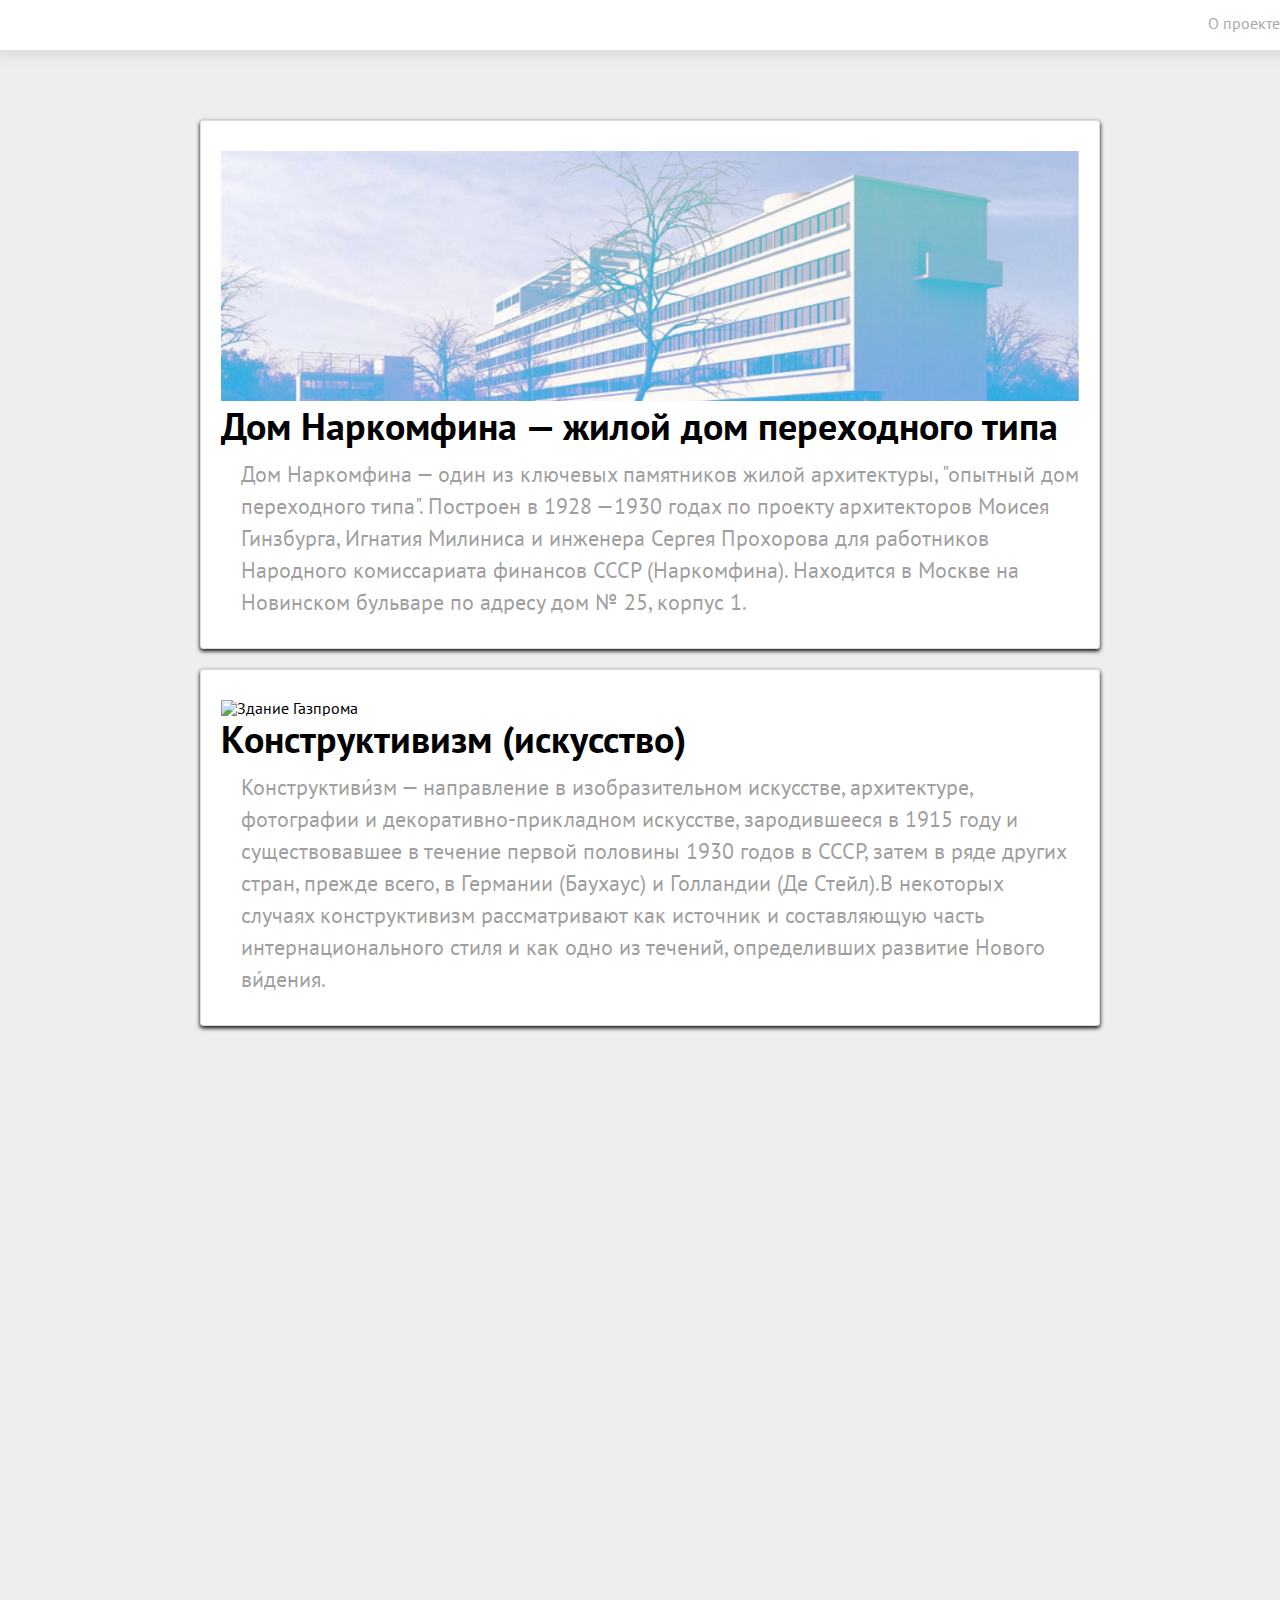
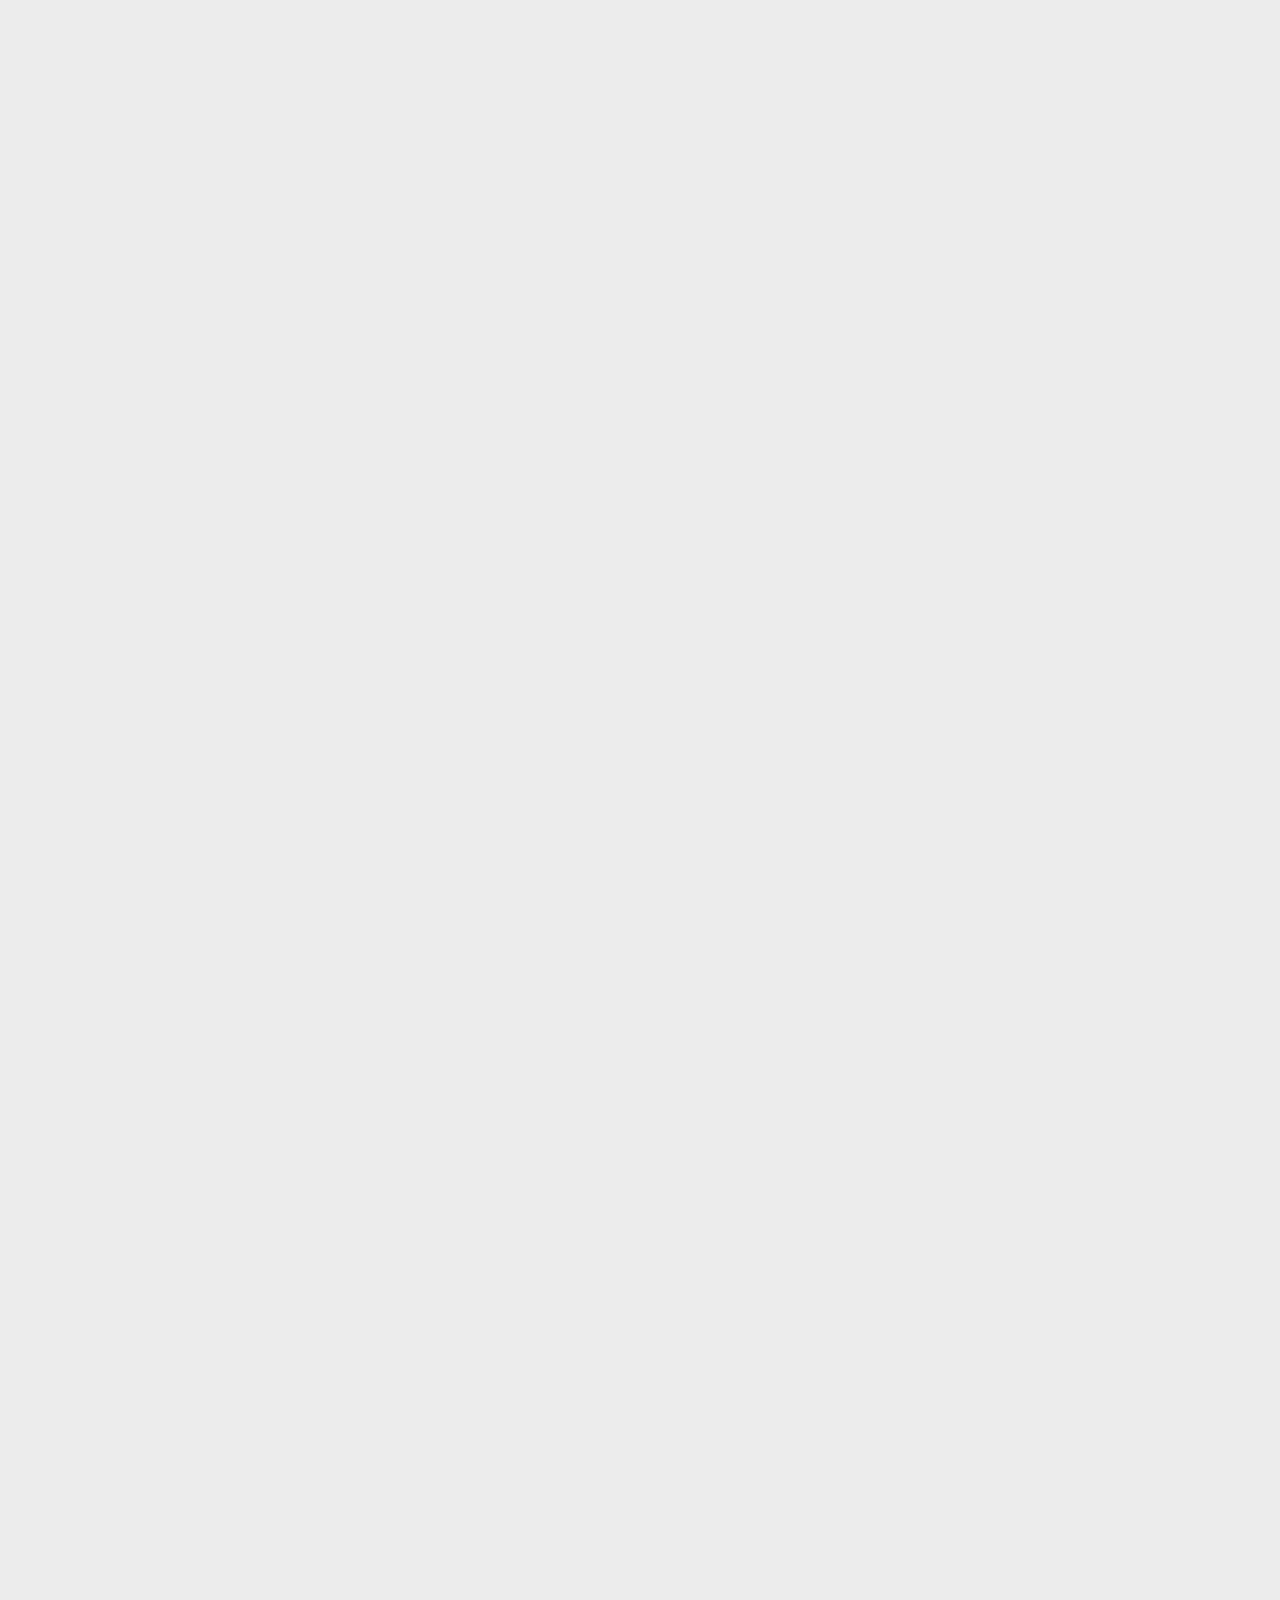
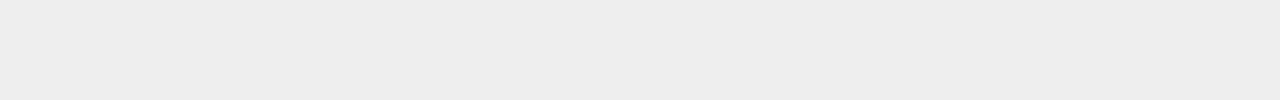
==== commit ed190b86: "Update index.html" ====
--- a/index.html
+++ b/index.html
@@ -32,7 +32,7 @@
         <a href="narkomfin.html"></a>
     </div>
     <div class="index_item">
-      <img src="images/gazprom.jpg" alt="Здание Газпрома">
+      <img src="https://upload.wikimedia.org/wikipedia/commons/thumb/3/38/Харьков._Госпром..JPG/746px-Харьков._Госпром..JPG" alt="Здание Газпрома">
       <h1>Конструктивизм (искусство)</h1>
       <p>Конструктиви́зм — направление в изобразительном искусстве, архитектуре, фотографии и декоративно-прикладном искусстве, зародившееся в 1915 году и существовавшее в течение первой половины 1930 годов в СССР, затем в ряде других стран, прежде всего, в Германии (Баухаус) и Голландии (Де Стейл).В некоторых случаях конструктивизм рассматривают как источник и составляющую часть интернационального стиля и как одно из течений, определивших развитие Нового ви́дения.</p>
       <a href="architecture.html"></a>
